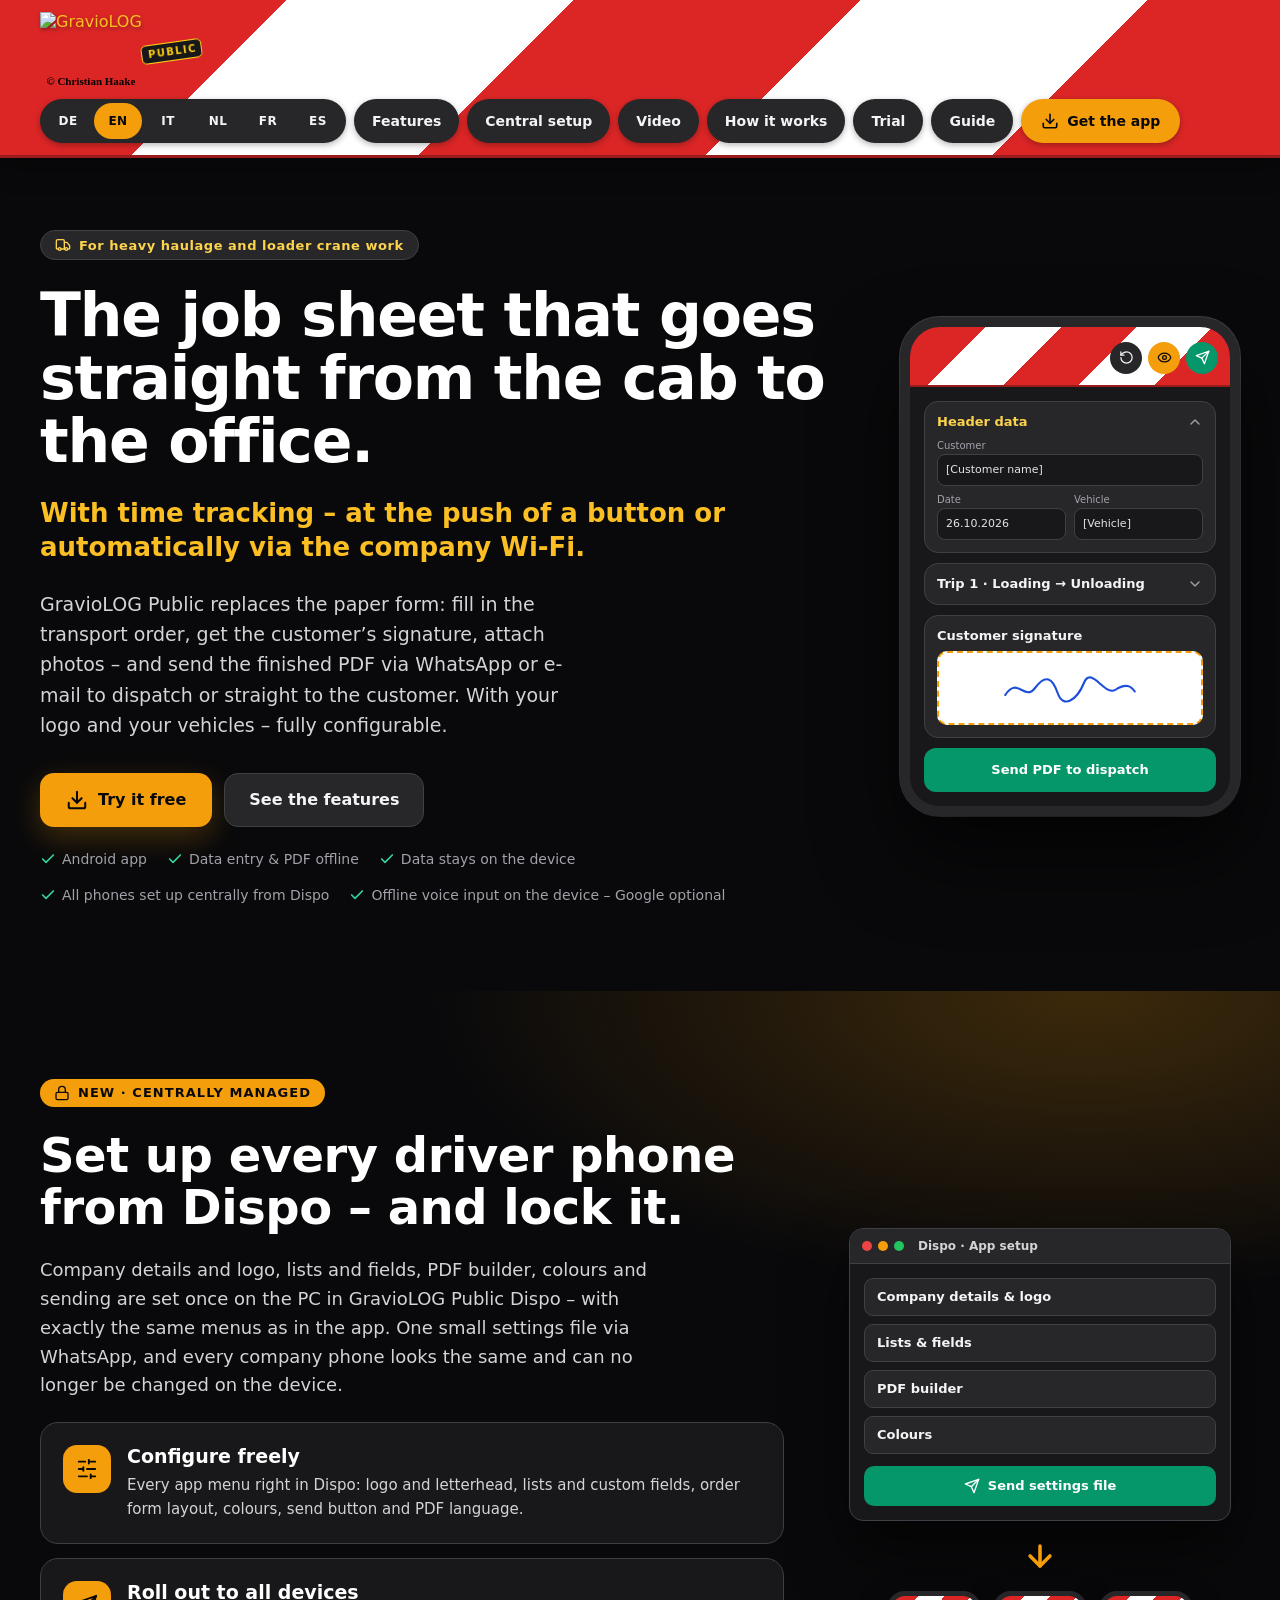
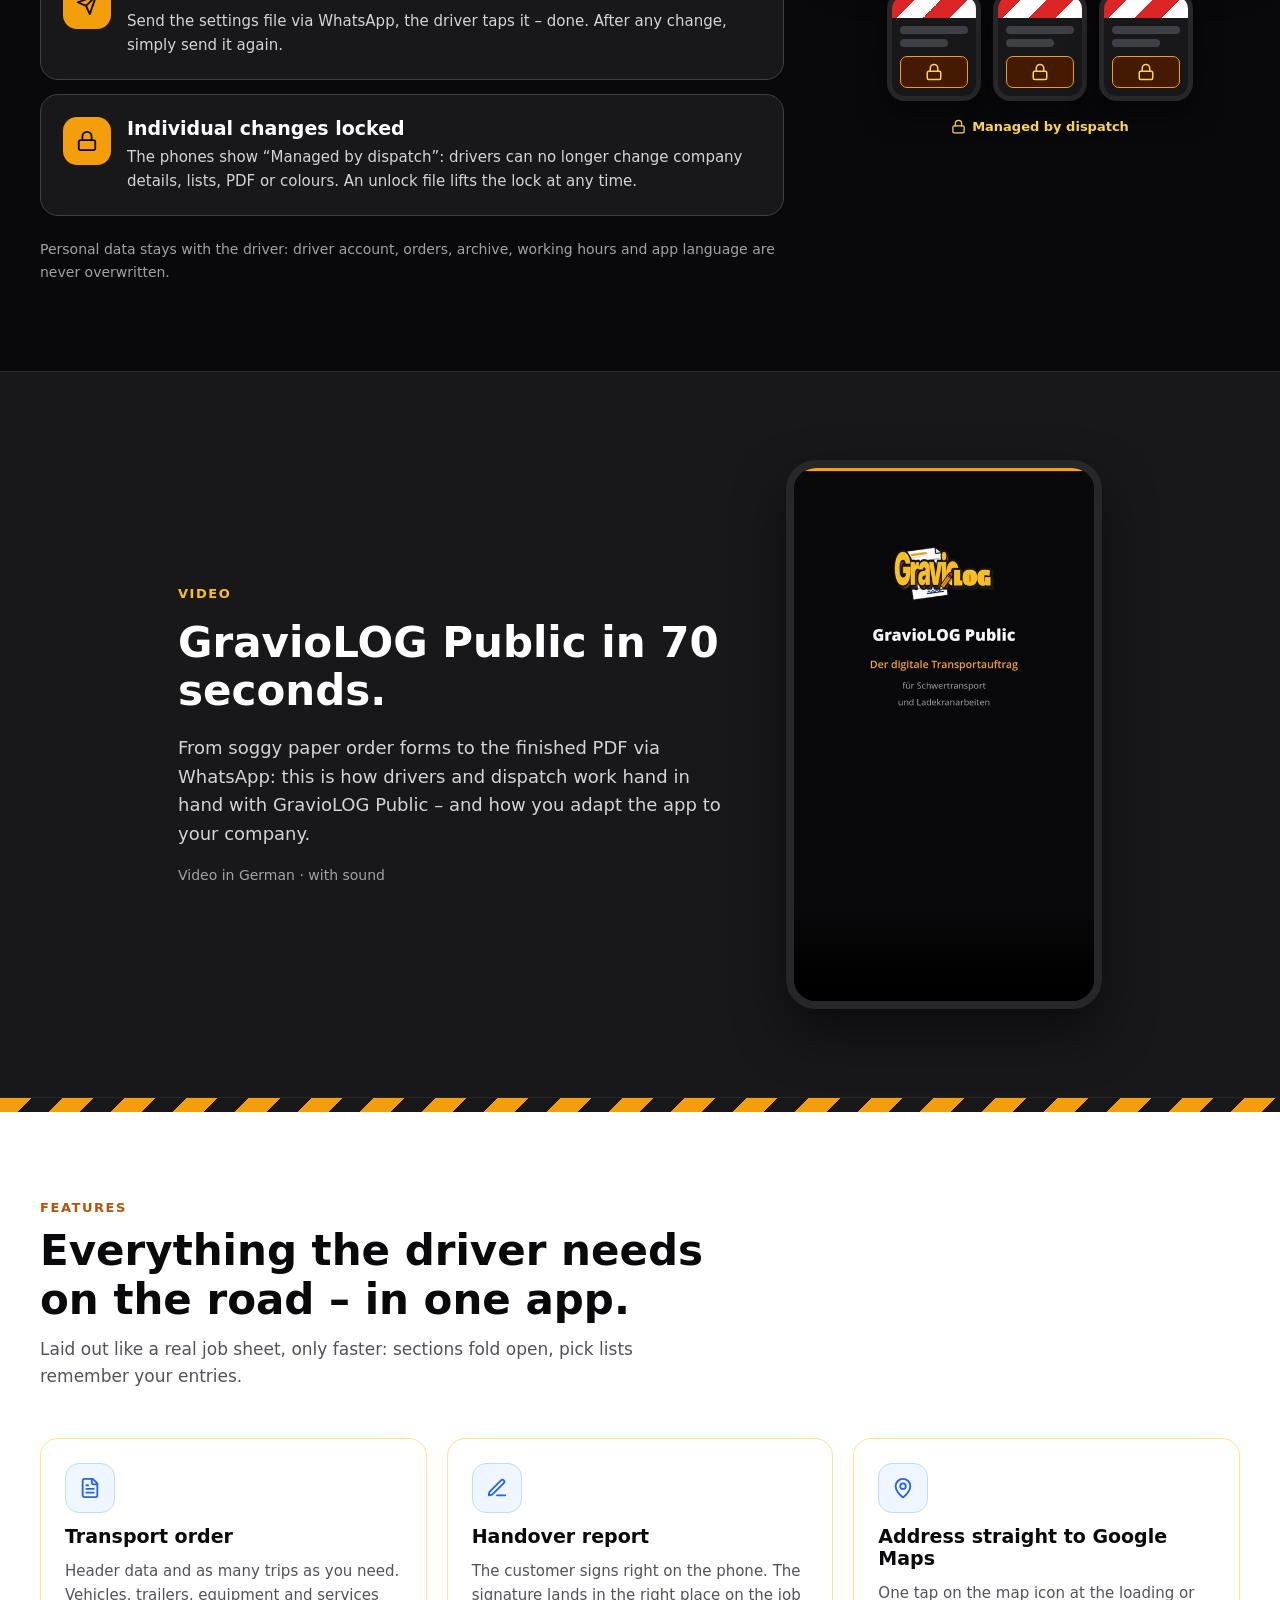
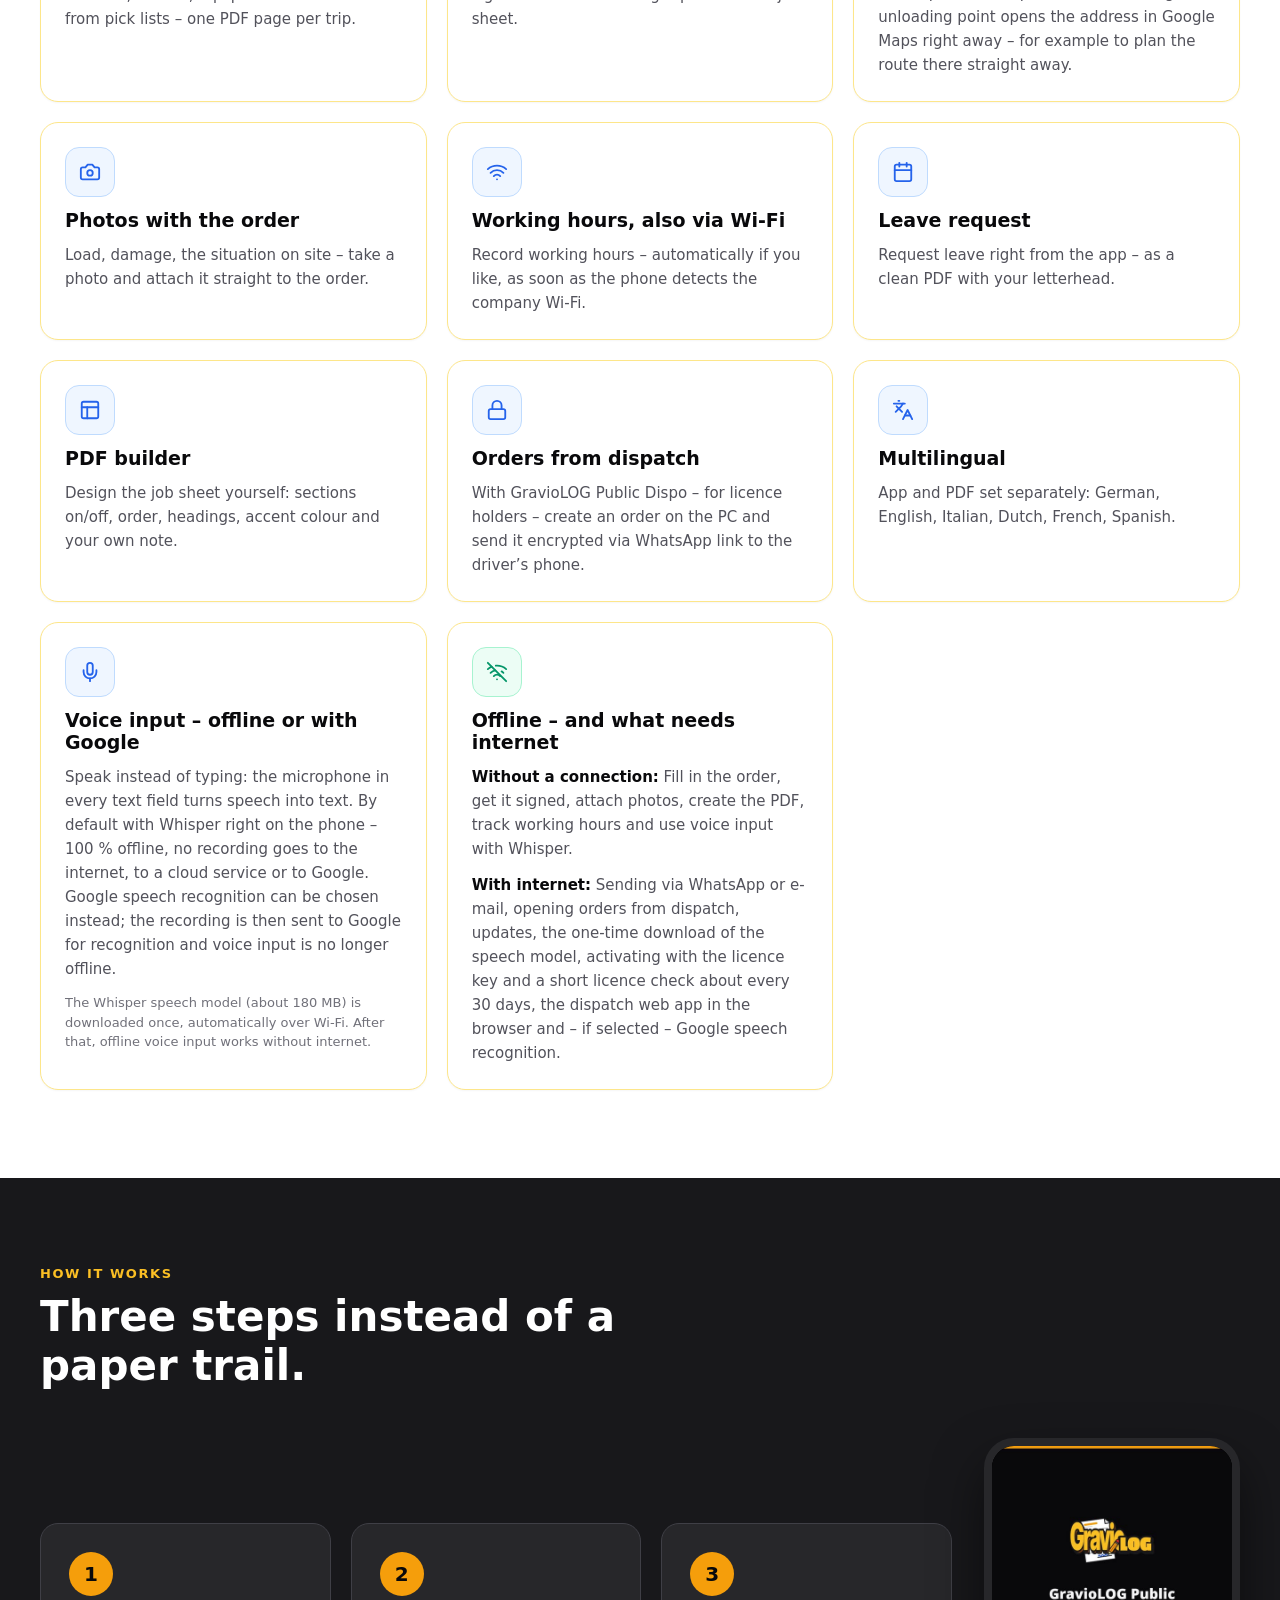
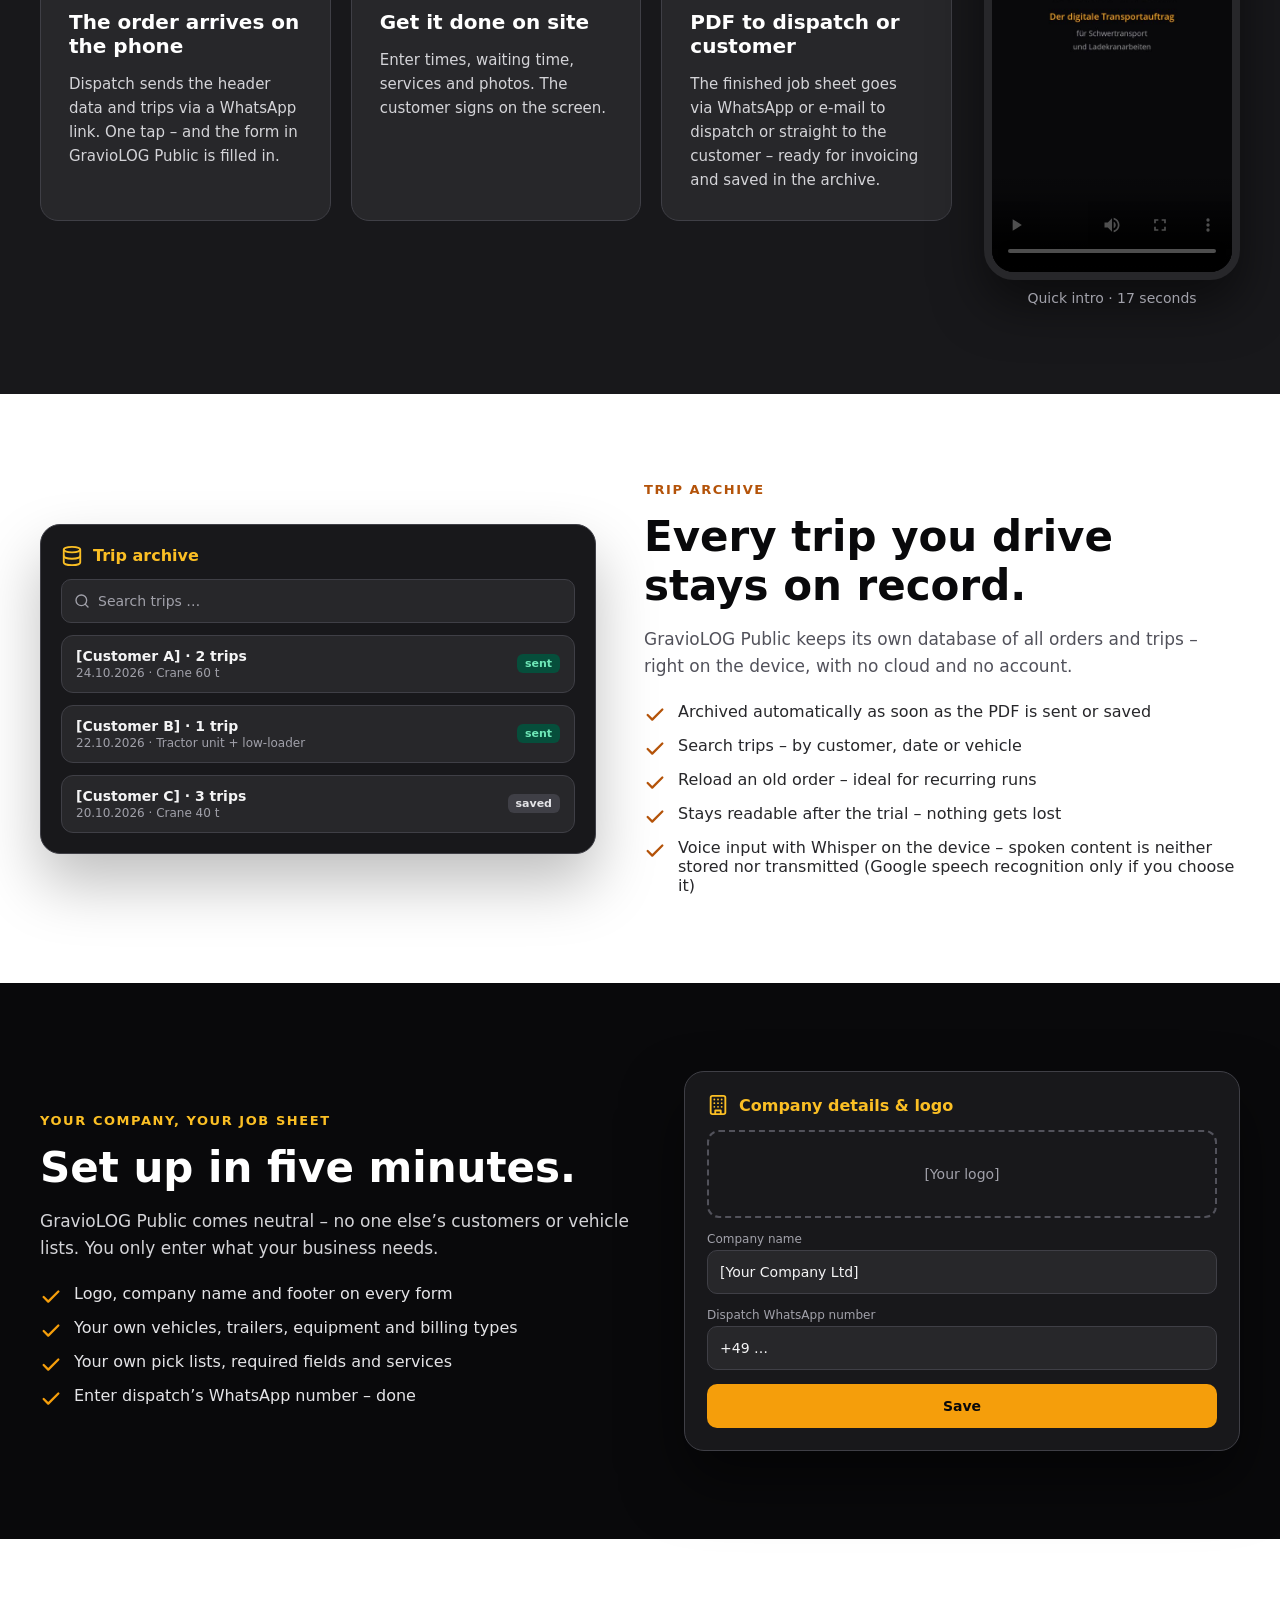
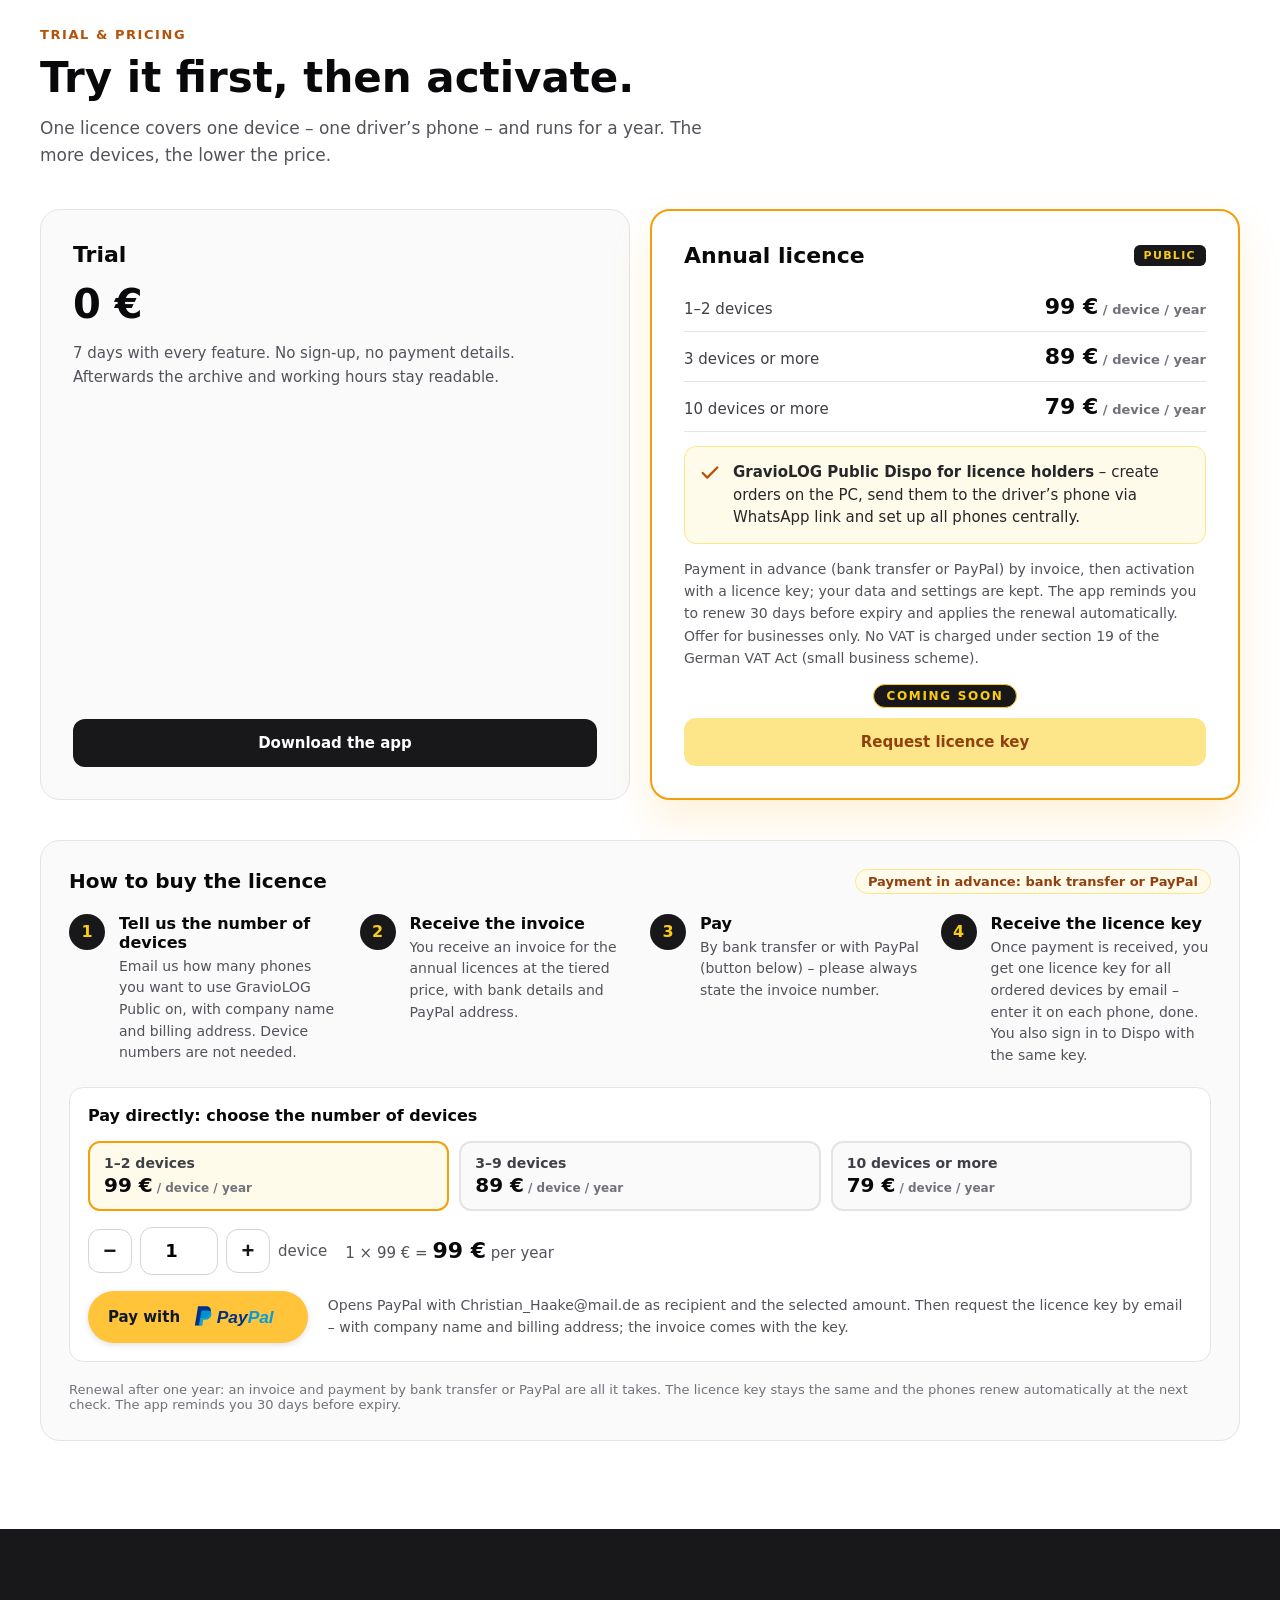
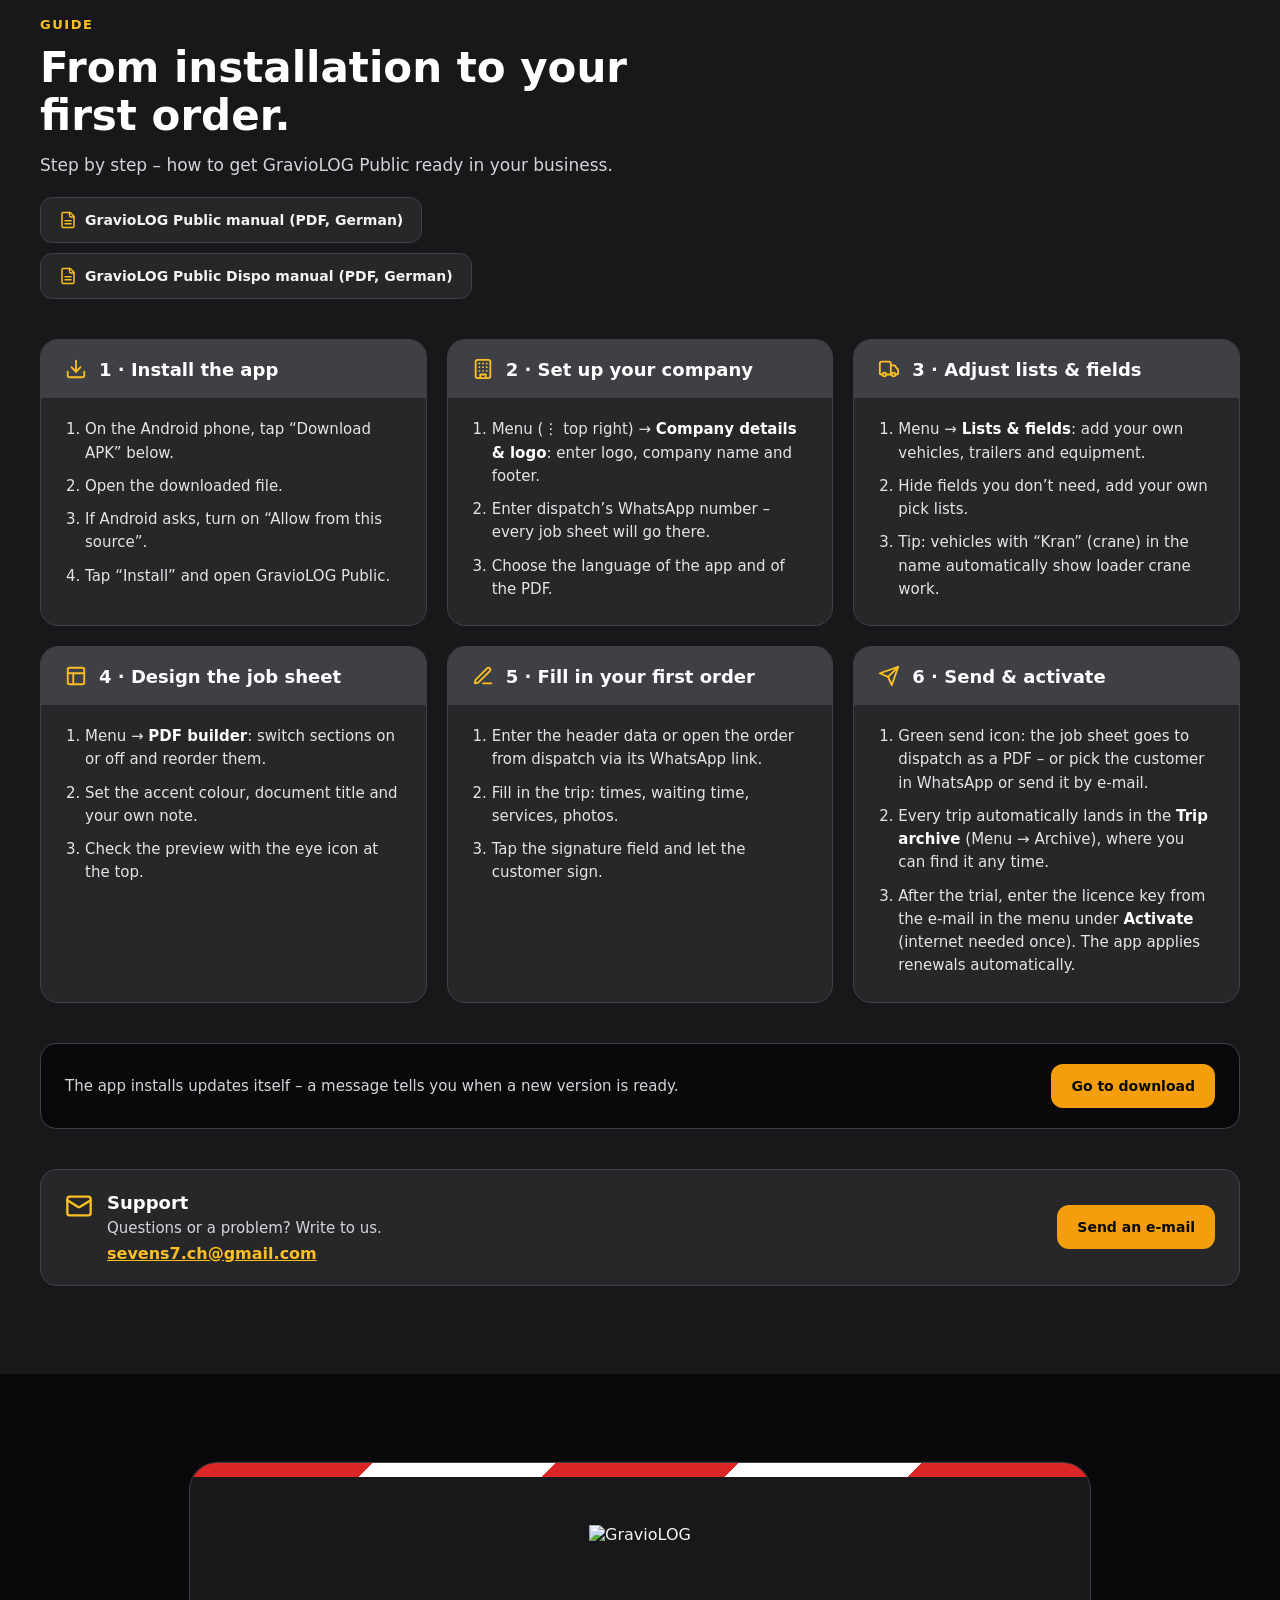
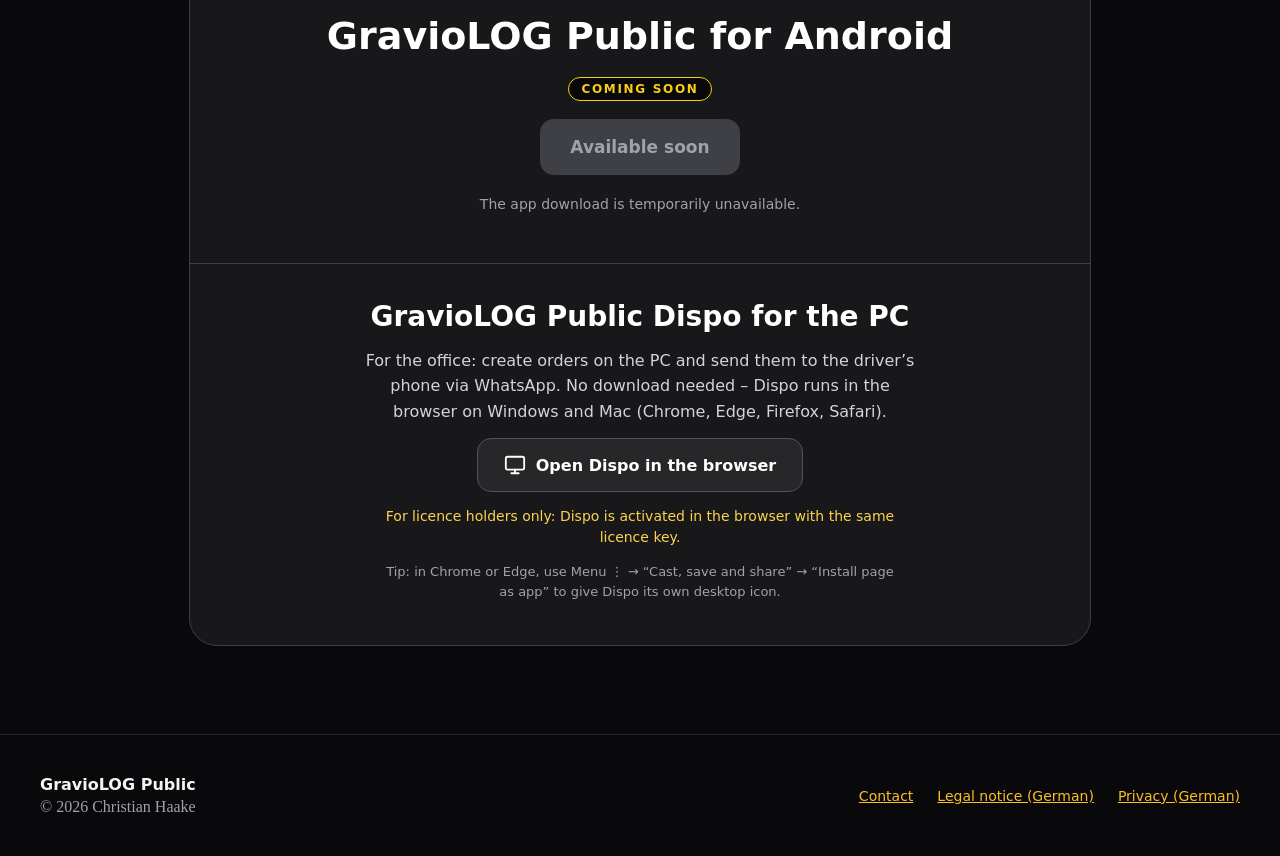
==== en/index.html @ a85f7143 "Präsentationsvideos eingebunden: Überblick (70 s) als eigener Abschnitt „Im Video“, Kurzvideo (17 s)" ====
<!doctype html>
<html lang="en">
<head>
<meta charset="utf-8">
<meta name="viewport" content="width=device-width, initial-scale=1">
<title>GravioLOG Public</title>
<meta name="application-name" content="GravioLOG Public">
<meta property="og:site_name" content="GravioLOG Public">
<meta property="og:title" content="GravioLOG Public">
<link rel="alternate" hreflang="de" href="https://sevens7ch-tech.github.io/GravioLog-Public/"><link rel="alternate" hreflang="en" href="https://sevens7ch-tech.github.io/GravioLog-Public/en/"><link rel="alternate" hreflang="it" href="https://sevens7ch-tech.github.io/GravioLog-Public/it/"><link rel="alternate" hreflang="nl" href="https://sevens7ch-tech.github.io/GravioLog-Public/nl/"><link rel="alternate" hreflang="fr" href="https://sevens7ch-tech.github.io/GravioLog-Public/fr/"><link rel="alternate" hreflang="es" href="https://sevens7ch-tech.github.io/GravioLog-Public/es/"><link rel="alternate" hreflang="x-default" href="https://sevens7ch-tech.github.io/GravioLog-Public/">
<script>(function(){try{if('scrollRestoration' in history)history.scrollRestoration='manual';if(location.hash){history.replaceState(null,'',location.pathname+location.search);}window.scrollTo(0,0);window.addEventListener('load',function(){window.scrollTo(0,0);});}catch(e){}})();</script><script>(function(){try{document.addEventListener('click',function(e){var a=e.target.closest&&e.target.closest('[data-lang]');if(a)localStorage.setItem('gravio_lang',a.getAttribute('data-lang'));});}catch(e){}})();</script>
<meta name="description" content="GravioLOG Public: transport order, handover report with signature, photos, trip archive and PDF via WhatsApp – the app for heavy haulage and loader crane work.">
<link rel="icon" href="../logo.png">
<style>
@font-face{font-family:'Open Sans';src:url('../fonts/OpenSans-Variable.ttf') format('truetype');font-weight:300 800;font-display:swap}
html{scroll-behavior:smooth;scroll-padding-top:100px}@media (max-width:760px){body>div>header{position:static!important}}body{margin:0;background:#09090b}
a{color:#fbbf24}a:hover{color:#fcd34d}
svg.ic{width:22px;height:22px;flex-shrink:0}
</style>
</head>
<body>
<!-- © 2026 Christian Haake, alle Rechte vorbehalten -->
<div style="font-family: 'Open Sans', system-ui, sans-serif; color: #f4f4f5; background: #09090b; min-height: 100vh">

  <!-- Kopfzeile wie in der App: rot-weiße Warnbake -->
  <header style="position: sticky; top: 0; z-index: 10; background: linear-gradient(135deg, #dc2626 0 20%, #ffffff 20% 40%, #dc2626 40% 60%, #ffffff 60% 80%, #dc2626 80% 100%); border-bottom: 3px solid #991b1b; box-shadow: 0 8px 24px rgba(0,0,0,.35)">
    <div style="max-width: 1200px; margin: 0 auto; padding: 12px 24px; display: flex; flex-wrap: wrap; align-items: center; justify-content: space-between; gap: 12px">
      <a href="#top" aria-label="GravioLOG Public home" style="display: flex; flex-direction: column; align-items: center; text-decoration: none; position: relative">
        <img src="../logo.png" alt="GravioLOG" style="height: 62px; width: auto; filter: drop-shadow(1px 2px 2px rgba(0,0,0,.35))">
        <span style="position: absolute; right: -60px; bottom: 26px; background: #18181b; color: #facc15; border: 1px solid #facc15; border-radius: 5px; font-size: 10px; font-weight: 800; letter-spacing: .14em; padding: 3px 4px 3px 6px; transform: rotate(-8deg)">PUBLIC</span>
        <span style="font-family: 'Dancing Script', 'Segoe Script', 'Brush Script MT', cursive; font-weight: 700; font-size: 11px; color: #000000; margin-top: 1px">© Christian Haake</span>
      </a>
      <nav aria-label="Main navigation" style="display: flex; flex-wrap: wrap; align-items: center; gap: 8px">
        <div class="lang-switch" role="group" aria-label="Sprache / Language" style="display: inline-flex; flex-wrap: wrap; gap: 2px; padding: 4px; border-radius: 999px; background: #27272a; box-shadow: 0 2px 6px rgba(0,0,0,.3)"><a href="../" hreflang="de" lang="de" title="Deutsch" data-lang="de" style="display: inline-flex; align-items: center; justify-content: center; min-width: 36px; min-height: 36px; padding: 0 6px; border-radius: 999px; background: transparent; color: #f4f4f5; font-size: 12px; font-weight: 800; letter-spacing: .04em; text-decoration: none">DE</a><a href="../en/" hreflang="en" lang="en" title="English" aria-current="page" data-lang="en" style="display: inline-flex; align-items: center; justify-content: center; min-width: 36px; min-height: 36px; padding: 0 6px; border-radius: 999px; background: #f59e0b; color: #09090b; font-size: 12px; font-weight: 800; letter-spacing: .04em; text-decoration: none">EN</a><a href="../it/" hreflang="it" lang="it" title="Italiano" data-lang="it" style="display: inline-flex; align-items: center; justify-content: center; min-width: 36px; min-height: 36px; padding: 0 6px; border-radius: 999px; background: transparent; color: #f4f4f5; font-size: 12px; font-weight: 800; letter-spacing: .04em; text-decoration: none">IT</a><a href="../nl/" hreflang="nl" lang="nl" title="Nederlands" data-lang="nl" style="display: inline-flex; align-items: center; justify-content: center; min-width: 36px; min-height: 36px; padding: 0 6px; border-radius: 999px; background: transparent; color: #f4f4f5; font-size: 12px; font-weight: 800; letter-spacing: .04em; text-decoration: none">NL</a><a href="../fr/" hreflang="fr" lang="fr" title="Français" data-lang="fr" style="display: inline-flex; align-items: center; justify-content: center; min-width: 36px; min-height: 36px; padding: 0 6px; border-radius: 999px; background: transparent; color: #f4f4f5; font-size: 12px; font-weight: 800; letter-spacing: .04em; text-decoration: none">FR</a><a href="../es/" hreflang="es" lang="es" title="Español" data-lang="es" style="display: inline-flex; align-items: center; justify-content: center; min-width: 36px; min-height: 36px; padding: 0 6px; border-radius: 999px; background: transparent; color: #f4f4f5; font-size: 12px; font-weight: 800; letter-spacing: .04em; text-decoration: none">ES</a></div>
        <a href="#funktionen" style="display: inline-flex; align-items: center; min-height: 44px; padding: 0 18px; border-radius: 999px; background: #27272a; color: #f4f4f5; font-size: 14px; font-weight: 600; text-decoration: none; box-shadow: 0 2px 6px rgba(0,0,0,.3)">Features</a>
        <a href="#zentral" style="display: inline-flex; align-items: center; min-height: 44px; padding: 0 18px; border-radius: 999px; background: #27272a; color: #f4f4f5; font-size: 14px; font-weight: 600; text-decoration: none; box-shadow: 0 2px 6px rgba(0,0,0,.3)">Central setup</a>
        <a href="#video" style="display: inline-flex; align-items: center; min-height: 44px; padding: 0 18px; border-radius: 999px; background: #27272a; color: #f4f4f5; font-size: 14px; font-weight: 600; text-decoration: none; box-shadow: 0 2px 6px rgba(0,0,0,.3)">Video</a>
        <a href="#ablauf" style="display: inline-flex; align-items: center; min-height: 44px; padding: 0 18px; border-radius: 999px; background: #27272a; color: #f4f4f5; font-size: 14px; font-weight: 600; text-decoration: none; box-shadow: 0 2px 6px rgba(0,0,0,.3)">How it works</a>
        <a href="#testphase" style="display: inline-flex; align-items: center; min-height: 44px; padding: 0 18px; border-radius: 999px; background: #27272a; color: #f4f4f5; font-size: 14px; font-weight: 600; text-decoration: none; box-shadow: 0 2px 6px rgba(0,0,0,.3)">Trial</a>
        <a href="#anleitung" style="display: inline-flex; align-items: center; min-height: 44px; padding: 0 18px; border-radius: 999px; background: #27272a; color: #f4f4f5; font-size: 14px; font-weight: 600; text-decoration: none; box-shadow: 0 2px 6px rgba(0,0,0,.3)">Guide</a>
        <a href="#download" style="display: inline-flex; align-items: center; gap: 8px; min-height: 44px; padding: 0 20px; border-radius: 999px; background: #f59e0b; color: #09090b; font-size: 14px; font-weight: 800; text-decoration: none; box-shadow: 0 2px 6px rgba(0,0,0,.3)">
          <svg class="ic" style="width: 18px; height: 18px" viewBox="0 0 24 24" fill="none" stroke="currentColor" stroke-width="2.2" stroke-linecap="round" stroke-linejoin="round" aria-hidden="true"><path d="M21 15v4a2 2 0 0 1-2 2H5a2 2 0 0 1-2-2v-4"></path><polyline points="7 10 12 15 17 10"></polyline><line x1="12" x2="12" y1="15" y2="3"></line></svg>
          Get the app
        </a>
      </nav>
    </div>
  </header>

  <!-- Hero -->
  <section id="top" style="background: #09090b; padding: 72px 24px 88px">
    <div style="max-width: 1200px; margin: 0 auto; display: flex; flex-wrap: wrap; align-items: center; gap: 56px">
      <div style="flex: 1 1 460px; min-width: 0; display: flex; flex-direction: column; gap: 24px">
        <span style="align-self: flex-start; display: inline-flex; align-items: center; gap: 8px; padding: 6px 14px; border-radius: 999px; background: #27272a; border: 1px solid #3f3f46; color: #fcd34d; font-size: 13px; font-weight: 700; letter-spacing: .04em">
          <svg class="ic" style="width: 16px; height: 16px" viewBox="0 0 24 24" fill="none" stroke="currentColor" stroke-width="2" stroke-linecap="round" stroke-linejoin="round" aria-hidden="true"><path d="M14 18V6a2 2 0 0 0-2-2H4a2 2 0 0 0-2 2v11a1 1 0 0 0 1 1h2"></path><path d="M15 18H9"></path><path d="M19 18h2a1 1 0 0 0 1-1v-3.65a1 1 0 0 0-.22-.624l-3.48-4.35A1 1 0 0 0 17.52 8H14"></path><circle cx="17" cy="18" r="2"></circle><circle cx="7" cy="18" r="2"></circle></svg>
          For heavy haulage and loader crane work
        </span>
        <h1 style="margin: 0; font-size: clamp(36px, 5vw, 60px); line-height: 1.05; font-weight: 800; letter-spacing: -.02em; color: #ffffff">The job sheet that goes straight from the cab to the office.</h1>
        <p style="margin: 0; font-size: clamp(20px, 2.4vw, 26px); line-height: 1.3; font-weight: 700; color: #fbbf24">With time tracking – at the push of a button or automatically via the company Wi-Fi.</p>
        <p style="margin: 0; font-size: 19px; line-height: 1.6; color: #d4d4d8; max-width: 560px">GravioLOG Public replaces the paper form: fill in the transport order, get the customer’s signature, attach photos – and send the finished PDF via WhatsApp or e-mail to dispatch or straight to the customer. With your logo and your vehicles – fully configurable.</p>
        <div style="display: flex; flex-wrap: wrap; gap: 12px; padding-top: 8px">
          <a href="#download" style="display: inline-flex; align-items: center; gap: 10px; min-height: 52px; padding: 0 26px; border-radius: 14px; background: #f59e0b; color: #09090b; font-size: 16px; font-weight: 800; text-decoration: none; box-shadow: 0 10px 30px rgba(245,158,11,.25)">
            <svg class="ic" viewBox="0 0 24 24" fill="none" stroke="currentColor" stroke-width="2.2" stroke-linecap="round" stroke-linejoin="round" aria-hidden="true"><path d="M21 15v4a2 2 0 0 1-2 2H5a2 2 0 0 1-2-2v-4"></path><polyline points="7 10 12 15 17 10"></polyline><line x1="12" x2="12" y1="15" y2="3"></line></svg>
            Try it free
          </a>
          <a href="#funktionen" style="display: inline-flex; align-items: center; min-height: 52px; padding: 0 24px; border-radius: 14px; background: #27272a; border: 1px solid #3f3f46; color: #f4f4f5; font-size: 16px; font-weight: 700; text-decoration: none">See the features</a>
        </div>
        <div style="display: flex; flex-wrap: wrap; gap: 20px; color: #a1a1aa; font-size: 14px">
          <span style="display: inline-flex; align-items: center; gap: 6px"><svg class="ic" style="width: 16px; height: 16px; color: #34d399" viewBox="0 0 24 24" fill="none" stroke="currentColor" stroke-width="2.5" stroke-linecap="round" stroke-linejoin="round" aria-hidden="true"><path d="M20 6 9 17l-5-5"></path></svg>Android app</span>
          <span style="display: inline-flex; align-items: center; gap: 6px"><svg class="ic" style="width: 16px; height: 16px; color: #34d399" viewBox="0 0 24 24" fill="none" stroke="currentColor" stroke-width="2.5" stroke-linecap="round" stroke-linejoin="round" aria-hidden="true"><path d="M20 6 9 17l-5-5"></path></svg>Data entry &amp; PDF offline</span>
          <span style="display: inline-flex; align-items: center; gap: 6px"><svg class="ic" style="width: 16px; height: 16px; color: #34d399" viewBox="0 0 24 24" fill="none" stroke="currentColor" stroke-width="2.5" stroke-linecap="round" stroke-linejoin="round" aria-hidden="true"><path d="M20 6 9 17l-5-5"></path></svg>Data stays on the device</span>
          <span style="display: inline-flex; align-items: center; gap: 6px"><svg class="ic" style="width: 16px; height: 16px; color: #34d399" viewBox="0 0 24 24" fill="none" stroke="currentColor" stroke-width="2.5" stroke-linecap="round" stroke-linejoin="round" aria-hidden="true"><path d="M20 6 9 17l-5-5"></path></svg>All phones set up centrally from Dispo</span>
          <span style="display: inline-flex; align-items: center; gap: 6px"><svg class="ic" style="width: 16px; height: 16px; color: #34d399" viewBox="0 0 24 24" fill="none" stroke="currentColor" stroke-width="2.5" stroke-linecap="round" stroke-linejoin="round" aria-hidden="true"><path d="M20 6 9 17l-5-5"></path></svg>Offline voice input on the device – Google optional</span>
        </div>
      </div>

      <!-- Handy-Mockup der App -->
      <div style="flex: 0 1 340px; min-width: 0; display: flex; justify-content: center">
        <div style="width: 320px; max-width: 100%; border-radius: 40px; background: #18181b; border: 10px solid #27272a; box-shadow: 0 40px 80px rgba(0,0,0,.6), 0 0 0 1px #3f3f46; overflow: hidden">
          <div style="background: linear-gradient(135deg, #dc2626 0 20%, #ffffff 20% 40%, #dc2626 40% 60%, #ffffff 60% 80%, #dc2626 80% 100%); border-bottom: 2px solid #991b1b; padding: 14px 12px 10px; display: flex; align-items: center; justify-content: space-between">
            <img src="../logo.png" alt="" style="height: 34px; width: auto">
            <div style="display: flex; gap: 6px">
              <span style="width: 32px; height: 32px; border-radius: 999px; background: #27272a; color: #f4f4f5; display: flex; align-items: center; justify-content: center"><svg class="ic" style="width: 15px; height: 15px" viewBox="0 0 24 24" fill="none" stroke="currentColor" stroke-width="2" stroke-linecap="round" stroke-linejoin="round" aria-hidden="true"><path d="M3 12a9 9 0 1 0 9-9 9.75 9.75 0 0 0-6.74 2.74L3 8"></path><path d="M3 3v5h5"></path></svg></span>
              <span style="width: 32px; height: 32px; border-radius: 999px; background: #f59e0b; color: #09090b; display: flex; align-items: center; justify-content: center"><svg class="ic" style="width: 15px; height: 15px" viewBox="0 0 24 24" fill="none" stroke="currentColor" stroke-width="2" stroke-linecap="round" stroke-linejoin="round" aria-hidden="true"><path d="M2.062 12.348a1 1 0 0 1 0-.696 10.75 10.75 0 0 1 19.876 0 1 1 0 0 1 0 .696 10.75 10.75 0 0 1-19.876 0"></path><circle cx="12" cy="12" r="3"></circle></svg></span>
              <span style="width: 32px; height: 32px; border-radius: 999px; background: #059669; color: #ffffff; display: flex; align-items: center; justify-content: center"><svg class="ic" style="width: 15px; height: 15px" viewBox="0 0 24 24" fill="none" stroke="currentColor" stroke-width="2" stroke-linecap="round" stroke-linejoin="round" aria-hidden="true"><path d="m22 2-7 20-4-9-9-4Z"></path><path d="M22 2 11 13"></path></svg></span>
            </div>
          </div>
          <div style="padding: 14px; display: flex; flex-direction: column; gap: 10px; background: #18181b">
            <div style="border-radius: 14px; background: #27272a; border: 1px solid #3f3f46; padding: 12px">
              <div style="display: flex; align-items: center; justify-content: space-between; margin-bottom: 10px">
                <span style="font-size: 13px; font-weight: 800; color: #fcd34d">Header data</span>
                <svg class="ic" style="width: 16px; height: 16px; color: #a1a1aa" viewBox="0 0 24 24" fill="none" stroke="currentColor" stroke-width="2" stroke-linecap="round" stroke-linejoin="round" aria-hidden="true"><path d="m18 15-6-6-6 6"></path></svg>
              </div>
              <div style="font-size: 10px; color: #a1a1aa; margin-bottom: 3px">Customer</div>
              <div style="height: 30px; border-radius: 8px; background: #18181b; border: 1px solid #3f3f46; margin-bottom: 8px; padding: 0 8px; display: flex; align-items: center; font-size: 11px; color: #e4e4e7">[Customer name]</div>
              <div style="display: flex; gap: 8px">
                <div style="flex: 1">
                  <div style="font-size: 10px; color: #a1a1aa; margin-bottom: 3px">Date</div>
                  <div style="height: 30px; border-radius: 8px; background: #18181b; border: 1px solid #3f3f46; padding: 0 8px; display: flex; align-items: center; font-size: 11px; color: #e4e4e7">26.10.2026</div>
                </div>
                <div style="flex: 1">
                  <div style="font-size: 10px; color: #a1a1aa; margin-bottom: 3px">Vehicle</div>
                  <div style="height: 30px; border-radius: 8px; background: #18181b; border: 1px solid #3f3f46; padding: 0 8px; display: flex; align-items: center; font-size: 11px; color: #e4e4e7">[Vehicle]</div>
                </div>
              </div>
            </div>
            <div style="border-radius: 14px; background: #27272a; border: 1px solid #3f3f46; padding: 12px; display: flex; align-items: center; justify-content: space-between">
              <span style="font-size: 13px; font-weight: 800; color: #f4f4f5">Trip 1 · Loading → Unloading</span>
              <svg class="ic" style="width: 16px; height: 16px; color: #a1a1aa" viewBox="0 0 24 24" fill="none" stroke="currentColor" stroke-width="2" stroke-linecap="round" stroke-linejoin="round" aria-hidden="true"><path d="m6 9 6 6 6-6"></path></svg>
            </div>
            <div style="border-radius: 14px; background: #27272a; border: 1px solid #3f3f46; padding: 12px">
              <div style="font-size: 13px; font-weight: 800; color: #f4f4f5; margin-bottom: 8px">Customer signature</div>
              <div style="height: 70px; border-radius: 10px; background: #ffffff; border: 2px dashed #f59e0b; display: flex; align-items: center; justify-content: center">
                <svg viewBox="0 0 160 40" style="width: 140px; height: 36px" aria-hidden="true"><path d="M6 28 C 20 6, 28 36, 40 20 S 60 8, 66 26 S 88 34, 96 14 S 120 30, 132 22 S 150 18, 154 24" fill="none" stroke="#1d4ed8" stroke-width="2.4" stroke-linecap="round"></path></svg>
              </div>
            </div>
            <div style="height: 44px; border-radius: 12px; background: #059669; color: #ffffff; font-size: 13px; font-weight: 800; display: flex; align-items: center; justify-content: center; gap: 8px">Send PDF to dispatch</div>
          </div>
        </div>
      </div>
    </div>
  </section>

  <!-- Zentral aus der Dispo eingerichtet (hervorgehoben) -->
  <section id="zentral" style="background: radial-gradient(1100px 500px at 85% 0%, rgba(245,158,11,.22), transparent 60%), #09090b; padding: 88px 24px; border-bottom: 1px solid #27272a">
    <div style="max-width: 1200px; margin: 0 auto; display: flex; flex-wrap: wrap; gap: 56px; align-items: center">
      <div style="flex: 1 1 520px; min-width: 0; display: flex; flex-direction: column; gap: 22px">
        <span style="align-self: flex-start; display: inline-flex; align-items: center; gap: 8px; padding: 6px 14px; border-radius: 999px; background: #f59e0b; color: #09090b; font-size: 13px; font-weight: 800; letter-spacing: .08em"><svg class="ic" style="width: 16px; height: 16px" viewBox="0 0 24 24" fill="none" stroke="currentColor" stroke-width="2" stroke-linecap="round" stroke-linejoin="round" aria-hidden="true"><rect width="18" height="11" x="3" y="11" rx="2" ry="2"></rect><path d="M7 11V7a5 5 0 0 1 10 0v4"></path></svg>NEW · CENTRALLY MANAGED</span>
        <h2 style="margin: 0; font-size: clamp(30px, 4vw, 48px); line-height: 1.1; font-weight: 800; letter-spacing: -.01em; color: #ffffff">Set up every driver phone from Dispo – and lock it.</h2>
        <p style="margin: 0; font-size: 18px; line-height: 1.6; color: #d4d4d8; max-width: 620px">Company details and logo, lists and fields, PDF builder, colours and sending are set once on the PC in GravioLOG Public Dispo – with exactly the same menus as in the app. One small settings file via WhatsApp, and every company phone looks the same and can no longer be changed on the device.</p>
        <div style="display: flex; flex-direction: column; gap: 14px">
          <div style="border-radius: 18px; background: #18181b; border: 1px solid #3f3f46; padding: 22px; display: flex; gap: 16px; align-items: flex-start">
            <span style="flex: none; width: 48px; height: 48px; border-radius: 14px; background: #f59e0b; color: #09090b; display: flex; align-items: center; justify-content: center"><svg class="ic" viewBox="0 0 24 24" fill="none" stroke="currentColor" stroke-width="2" stroke-linecap="round" stroke-linejoin="round" aria-hidden="true"><line x1="21" x2="14" y1="4" y2="4"></line><line x1="10" x2="3" y1="4" y2="4"></line><line x1="21" x2="12" y1="12" y2="12"></line><line x1="8" x2="3" y1="12" y2="12"></line><line x1="21" x2="16" y1="20" y2="20"></line><line x1="12" x2="3" y1="20" y2="20"></line><line x1="14" x2="14" y1="2" y2="6"></line><line x1="8" x2="8" y1="10" y2="14"></line><line x1="16" x2="16" y1="18" y2="22"></line></svg></span>
            <div style="display: flex; flex-direction: column; gap: 6px; min-width: 0">
              <h3 style="margin: 0; font-size: 19px; font-weight: 800; color: #ffffff">Configure freely</h3>
              <p style="margin: 0; font-size: 15px; line-height: 1.6; color: #d4d4d8">Every app menu right in Dispo: logo and letterhead, lists and custom fields, order form layout, colours, send button and PDF language.</p>
            </div>
          </div>
          <div style="border-radius: 18px; background: #18181b; border: 1px solid #3f3f46; padding: 22px; display: flex; gap: 16px; align-items: flex-start">
            <span style="flex: none; width: 48px; height: 48px; border-radius: 14px; background: #f59e0b; color: #09090b; display: flex; align-items: center; justify-content: center"><svg class="ic" viewBox="0 0 24 24" fill="none" stroke="currentColor" stroke-width="2" stroke-linecap="round" stroke-linejoin="round" aria-hidden="true"><path d="m22 2-7 20-4-9-9-4Z"></path><path d="M22 2 11 13"></path></svg></span>
            <div style="display: flex; flex-direction: column; gap: 6px; min-width: 0">
              <h3 style="margin: 0; font-size: 19px; font-weight: 800; color: #ffffff">Roll out to all devices</h3>
              <p style="margin: 0; font-size: 15px; line-height: 1.6; color: #d4d4d8">Send the settings file via WhatsApp, the driver taps it – done. After any change, simply send it again.</p>
            </div>
          </div>
          <div style="border-radius: 18px; background: #18181b; border: 1px solid #3f3f46; padding: 22px; display: flex; gap: 16px; align-items: flex-start">
            <span style="flex: none; width: 48px; height: 48px; border-radius: 14px; background: #f59e0b; color: #09090b; display: flex; align-items: center; justify-content: center"><svg class="ic" viewBox="0 0 24 24" fill="none" stroke="currentColor" stroke-width="2" stroke-linecap="round" stroke-linejoin="round" aria-hidden="true"><rect width="18" height="11" x="3" y="11" rx="2" ry="2"></rect><path d="M7 11V7a5 5 0 0 1 10 0v4"></path></svg></span>
            <div style="display: flex; flex-direction: column; gap: 6px; min-width: 0">
              <h3 style="margin: 0; font-size: 19px; font-weight: 800; color: #ffffff">Individual changes locked</h3>
              <p style="margin: 0; font-size: 15px; line-height: 1.6; color: #d4d4d8">The phones show “Managed by dispatch”: drivers can no longer change company details, lists, PDF or colours. An unlock file lifts the lock at any time.</p>
            </div>
          </div>
        </div>
        <p style="margin: 0; font-size: 14px; line-height: 1.6; color: #a1a1aa">Personal data stays with the driver: driver account, orders, archive, working hours and app language are never overwritten.</p>
      </div>
      <div aria-hidden="true" style="flex: 0 1 400px; min-width: 0; display: flex; flex-direction: column; align-items: center; gap: 18px">
        <div style="width: 380px; max-width: 100%; border-radius: 14px; background: #18181b; border: 1px solid #3f3f46; box-shadow: 0 30px 60px rgba(0,0,0,.55); overflow: hidden">
          <div style="display: flex; align-items: center; gap: 6px; padding: 10px 12px; background: #27272a; border-bottom: 1px solid #3f3f46">
            <span style="width: 10px; height: 10px; border-radius: 999px; background: #ef4444"></span><span style="width: 10px; height: 10px; border-radius: 999px; background: #f59e0b"></span><span style="width: 10px; height: 10px; border-radius: 999px; background: #22c55e"></span>
            <span style="margin-left: 8px; font-size: 12px; font-weight: 700; color: #d4d4d8">Dispo · App setup</span>
          </div>
          <div style="padding: 14px; display: flex; flex-direction: column; gap: 8px">
              <div style="height: 36px; border-radius: 9px; background: #27272a; border: 1px solid #3f3f46; padding: 0 12px; display: flex; align-items: center; font-size: 13px; font-weight: 600; color: #f4f4f5">Company details &amp; logo</div>
              <div style="height: 36px; border-radius: 9px; background: #27272a; border: 1px solid #3f3f46; padding: 0 12px; display: flex; align-items: center; font-size: 13px; font-weight: 600; color: #f4f4f5">Lists &amp; fields</div>
              <div style="height: 36px; border-radius: 9px; background: #27272a; border: 1px solid #3f3f46; padding: 0 12px; display: flex; align-items: center; font-size: 13px; font-weight: 600; color: #f4f4f5">PDF builder</div>
              <div style="height: 36px; border-radius: 9px; background: #27272a; border: 1px solid #3f3f46; padding: 0 12px; display: flex; align-items: center; font-size: 13px; font-weight: 600; color: #f4f4f5">Colours</div>
              <div style="margin-top: 4px; height: 40px; border-radius: 10px; background: #059669; color: #ffffff; font-size: 13px; font-weight: 800; display: flex; align-items: center; justify-content: center; gap: 8px"><svg class="ic" style="width: 16px; height: 16px" viewBox="0 0 24 24" fill="none" stroke="currentColor" stroke-width="2" stroke-linecap="round" stroke-linejoin="round" aria-hidden="true"><path d="m22 2-7 20-4-9-9-4Z"></path><path d="M22 2 11 13"></path></svg>Send settings file</div>
          </div>
        </div>
        <svg viewBox="0 0 24 24" style="width: 34px; height: 34px; color: #f59e0b" fill="none" stroke="currentColor" stroke-width="2.5" stroke-linecap="round" stroke-linejoin="round"><path d="M12 5v14"></path><path d="m19 12-7 7-7-7"></path></svg>
        <div style="display: flex; gap: 12px; justify-content: center; flex-wrap: wrap">
            <div style="width: 84px; flex: none; border-radius: 18px; background: #18181b; border: 5px solid #27272a; overflow: hidden; box-shadow: 0 12px 28px rgba(0,0,0,.5)">
              <div style="height: 22px; background: linear-gradient(135deg, #dc2626 0 25%, #ffffff 25% 50%, #dc2626 50% 75%, #ffffff 75% 100%)"></div>
              <div style="padding: 8px; display: flex; flex-direction: column; gap: 5px">
                <div style="height: 8px; border-radius: 4px; background: #3f3f46"></div>
                <div style="height: 8px; width: 70%; border-radius: 4px; background: #3f3f46"></div>
                <div style="margin-top: 4px; border-radius: 7px; background: #451a03; border: 1px solid #f59e0b; color: #fcd34d; padding: 6px 4px; display: flex; align-items: center; justify-content: center"><svg class="ic" style="width: 18px; height: 18px" viewBox="0 0 24 24" fill="none" stroke="currentColor" stroke-width="2" stroke-linecap="round" stroke-linejoin="round" aria-hidden="true"><rect width="18" height="11" x="3" y="11" rx="2" ry="2"></rect><path d="M7 11V7a5 5 0 0 1 10 0v4"></path></svg></div>
              </div>
            </div>
            <div style="width: 84px; flex: none; border-radius: 18px; background: #18181b; border: 5px solid #27272a; overflow: hidden; box-shadow: 0 12px 28px rgba(0,0,0,.5)">
              <div style="height: 22px; background: linear-gradient(135deg, #dc2626 0 25%, #ffffff 25% 50%, #dc2626 50% 75%, #ffffff 75% 100%)"></div>
              <div style="padding: 8px; display: flex; flex-direction: column; gap: 5px">
                <div style="height: 8px; border-radius: 4px; background: #3f3f46"></div>
                <div style="height: 8px; width: 70%; border-radius: 4px; background: #3f3f46"></div>
                <div style="margin-top: 4px; border-radius: 7px; background: #451a03; border: 1px solid #f59e0b; color: #fcd34d; padding: 6px 4px; display: flex; align-items: center; justify-content: center"><svg class="ic" style="width: 18px; height: 18px" viewBox="0 0 24 24" fill="none" stroke="currentColor" stroke-width="2" stroke-linecap="round" stroke-linejoin="round" aria-hidden="true"><rect width="18" height="11" x="3" y="11" rx="2" ry="2"></rect><path d="M7 11V7a5 5 0 0 1 10 0v4"></path></svg></div>
              </div>
            </div>
            <div style="width: 84px; flex: none; border-radius: 18px; background: #18181b; border: 5px solid #27272a; overflow: hidden; box-shadow: 0 12px 28px rgba(0,0,0,.5)">
              <div style="height: 22px; background: linear-gradient(135deg, #dc2626 0 25%, #ffffff 25% 50%, #dc2626 50% 75%, #ffffff 75% 100%)"></div>
              <div style="padding: 8px; display: flex; flex-direction: column; gap: 5px">
                <div style="height: 8px; border-radius: 4px; background: #3f3f46"></div>
                <div style="height: 8px; width: 70%; border-radius: 4px; background: #3f3f46"></div>
                <div style="margin-top: 4px; border-radius: 7px; background: #451a03; border: 1px solid #f59e0b; color: #fcd34d; padding: 6px 4px; display: flex; align-items: center; justify-content: center"><svg class="ic" style="width: 18px; height: 18px" viewBox="0 0 24 24" fill="none" stroke="currentColor" stroke-width="2" stroke-linecap="round" stroke-linejoin="round" aria-hidden="true"><rect width="18" height="11" x="3" y="11" rx="2" ry="2"></rect><path d="M7 11V7a5 5 0 0 1 10 0v4"></path></svg></div>
              </div>
            </div>
        </div>
        <span style="font-size: 13px; font-weight: 700; color: #fcd34d; display: inline-flex; align-items: center; gap: 6px"><svg class="ic" style="width: 15px; height: 15px" viewBox="0 0 24 24" fill="none" stroke="currentColor" stroke-width="2" stroke-linecap="round" stroke-linejoin="round" aria-hidden="true"><rect width="18" height="11" x="3" y="11" rx="2" ry="2"></rect><path d="M7 11V7a5 5 0 0 1 10 0v4"></path></svg>Managed by dispatch</span>
      </div>
    </div>
  </section>

  <!-- Präsentationsvideo (Überblick) -->
  <section id="video" style="background: #18181b; padding: 88px 24px; border-bottom: 1px solid #27272a">
    <div style="max-width: 1100px; margin: 0 auto; display: flex; flex-wrap: wrap; gap: 48px; align-items: center; justify-content: center">
      <div style="flex: 1 1 420px; min-width: 0; display: flex; flex-direction: column; gap: 18px; max-width: 560px">
        <span style="font-size: 13px; font-weight: 800; letter-spacing: .12em; color: #fbbf24">VIDEO</span>
        <h2 style="margin: 0; font-size: clamp(28px, 3.6vw, 42px); line-height: 1.15; font-weight: 800; color: #ffffff">GravioLOG Public in 70 seconds.</h2>
        <p style="margin: 0; font-size: 18px; line-height: 1.6; color: #d4d4d8">From soggy paper order forms to the finished PDF via WhatsApp: this is how drivers and dispatch work hand in hand with GravioLOG Public – and how you adapt the app to your company.</p>
        <span style="font-size: 14px; color: #a1a1aa">Video in German · with sound</span>
      </div>
      <div style="width: 300px; max-width: 100%; border-radius: 30px; border: 8px solid #27272a; background: #000; overflow: hidden; box-shadow: 0 24px 50px rgba(0,0,0,.5)"><video controls playsinline preload="metadata" poster="../video/graviolog-ueberblick.jpg" title="GravioLOG Public im Überblick" style="display: block; width: 100%; height: auto; aspect-ratio: 9 / 16; background: #000"><source src="../video/graviolog-ueberblick.mp4" type="video/mp4"></video></div>
    </div>
  </section>

  <!-- Warnband als Trenner -->
  <div aria-hidden="true" style="height: 14px; background: repeating-linear-gradient(135deg, #f59e0b 0 22px, #18181b 22px 44px)"></div>

  <!-- Funktionen (helle Fläche wie der Day Mode der App) -->
  <section id="funktionen" style="background: #ffffff; color: #18181b; padding: 88px 24px">
    <div style="max-width: 1200px; margin: 0 auto; display: flex; flex-direction: column; gap: 48px">
      <div style="display: flex; flex-direction: column; gap: 12px; max-width: 680px">
        <span style="font-size: 13px; font-weight: 800; letter-spacing: .12em; color: #b45309">FEATURES</span>
        <h2 style="margin: 0; font-size: clamp(28px, 3.6vw, 42px); line-height: 1.15; font-weight: 800; color: #09090b">Everything the driver needs on the road – in one app.</h2>
        <p style="margin: 0; font-size: 17px; line-height: 1.6; color: #52525b">Laid out like a real job sheet, only faster: sections fold open, pick lists remember your entries.</p>
      </div>
      <div style="display: grid; grid-template-columns: repeat(auto-fit, minmax(300px, 1fr)); gap: 20px">

        <div style="border-radius: 18px; background: #ffffff; border: 1px solid #fde68a; padding: 24px; display: flex; flex-direction: column; gap: 12px; box-shadow: 0 1px 2px rgba(0,0,0,.04)">
          <span style="width: 48px; height: 48px; border-radius: 14px; background: #eff6ff; border: 1px solid #bfdbfe; color: #2563eb; display: flex; align-items: center; justify-content: center"><svg class="ic" viewBox="0 0 24 24" fill="none" stroke="currentColor" stroke-width="2" stroke-linecap="round" stroke-linejoin="round" aria-hidden="true"><path d="M15 2H6a2 2 0 0 0-2 2v16a2 2 0 0 0 2 2h12a2 2 0 0 0 2-2V7Z"></path><path d="M14 2v4a2 2 0 0 0 2 2h4"></path><path d="M16 13H8"></path><path d="M16 17H8"></path><path d="M10 9H8"></path></svg></span>
          <h3 style="margin: 0; font-size: 19px; font-weight: 800; color: #09090b">Transport order</h3>
          <p style="margin: 0; font-size: 15px; line-height: 1.6; color: #52525b">Header data and as many trips as you need. Vehicles, trailers, equipment and services from pick lists – one PDF page per trip.</p>
        </div>

        <div style="border-radius: 18px; background: #ffffff; border: 1px solid #fde68a; padding: 24px; display: flex; flex-direction: column; gap: 12px; box-shadow: 0 1px 2px rgba(0,0,0,.04)">
          <span style="width: 48px; height: 48px; border-radius: 14px; background: #eff6ff; border: 1px solid #bfdbfe; color: #2563eb; display: flex; align-items: center; justify-content: center"><svg class="ic" viewBox="0 0 24 24" fill="none" stroke="currentColor" stroke-width="2" stroke-linecap="round" stroke-linejoin="round" aria-hidden="true"><path d="M12 20h9"></path><path d="M16.376 3.622a1 1 0 0 1 3.002 3.002L7.368 18.635a2 2 0 0 1-.855.506l-2.872.838a.5.5 0 0 1-.62-.62l.838-2.872a2 2 0 0 1 .506-.854z"></path></svg></span>
          <h3 style="margin: 0; font-size: 19px; font-weight: 800; color: #09090b">Handover report</h3>
          <p style="margin: 0; font-size: 15px; line-height: 1.6; color: #52525b">The customer signs right on the phone. The signature lands in the right place on the job sheet.</p>
        </div>

        <div style="border-radius: 18px; background: #ffffff; border: 1px solid #fde68a; padding: 24px; display: flex; flex-direction: column; gap: 12px; box-shadow: 0 1px 2px rgba(0,0,0,.04)">
          <span style="width: 48px; height: 48px; border-radius: 14px; background: #eff6ff; border: 1px solid #bfdbfe; color: #2563eb; display: flex; align-items: center; justify-content: center"><svg class="ic" viewBox="0 0 24 24" fill="none" stroke="currentColor" stroke-width="2" stroke-linecap="round" stroke-linejoin="round" aria-hidden="true"><path d="M20 10c0 4.993-5.539 10.193-7.399 11.799a1 1 0 0 1-1.202 0C9.539 20.193 4 14.993 4 10a8 8 0 0 1 16 0"></path><circle cx="12" cy="10" r="3"></circle></svg></span>
          <h3 style="margin: 0; font-size: 19px; font-weight: 800; color: #09090b">Address straight to Google Maps</h3>
          <p style="margin: 0; font-size: 15px; line-height: 1.6; color: #52525b">One tap on the map icon at the loading or unloading point opens the address in Google Maps right away – for example to plan the route there straight away.</p>
        </div>

        <div style="border-radius: 18px; background: #ffffff; border: 1px solid #fde68a; padding: 24px; display: flex; flex-direction: column; gap: 12px; box-shadow: 0 1px 2px rgba(0,0,0,.04)">
          <span style="width: 48px; height: 48px; border-radius: 14px; background: #eff6ff; border: 1px solid #bfdbfe; color: #2563eb; display: flex; align-items: center; justify-content: center"><svg class="ic" viewBox="0 0 24 24" fill="none" stroke="currentColor" stroke-width="2" stroke-linecap="round" stroke-linejoin="round" aria-hidden="true"><path d="M14.5 4h-5L7 7H4a2 2 0 0 0-2 2v9a2 2 0 0 0 2 2h16a2 2 0 0 0 2-2V9a2 2 0 0 0-2-2h-3l-2.5-3z"></path><circle cx="12" cy="13" r="3"></circle></svg></span>
          <h3 style="margin: 0; font-size: 19px; font-weight: 800; color: #09090b">Photos with the order</h3>
          <p style="margin: 0; font-size: 15px; line-height: 1.6; color: #52525b">Load, damage, the situation on site – take a photo and attach it straight to the order.</p>
        </div>

        <div style="border-radius: 18px; background: #ffffff; border: 1px solid #fde68a; padding: 24px; display: flex; flex-direction: column; gap: 12px; box-shadow: 0 1px 2px rgba(0,0,0,.04)">
          <span style="width: 48px; height: 48px; border-radius: 14px; background: #eff6ff; border: 1px solid #bfdbfe; color: #2563eb; display: flex; align-items: center; justify-content: center"><svg class="ic" viewBox="0 0 24 24" fill="none" stroke="currentColor" stroke-width="2" stroke-linecap="round" stroke-linejoin="round" aria-hidden="true"><path d="M12 20h.01"></path><path d="M2 8.82a15 15 0 0 1 20 0"></path><path d="M5 12.859a10 10 0 0 1 14 0"></path><path d="M8.5 16.429a5 5 0 0 1 7 0"></path></svg></span>
          <h3 style="margin: 0; font-size: 19px; font-weight: 800; color: #09090b">Working hours, also via Wi-Fi</h3>
          <p style="margin: 0; font-size: 15px; line-height: 1.6; color: #52525b">Record working hours – automatically if you like, as soon as the phone detects the company Wi-Fi.</p>
        </div>

        <div style="border-radius: 18px; background: #ffffff; border: 1px solid #fde68a; padding: 24px; display: flex; flex-direction: column; gap: 12px; box-shadow: 0 1px 2px rgba(0,0,0,.04)">
          <span style="width: 48px; height: 48px; border-radius: 14px; background: #eff6ff; border: 1px solid #bfdbfe; color: #2563eb; display: flex; align-items: center; justify-content: center"><svg class="ic" viewBox="0 0 24 24" fill="none" stroke="currentColor" stroke-width="2" stroke-linecap="round" stroke-linejoin="round" aria-hidden="true"><rect width="18" height="18" x="3" y="4" rx="2"></rect><path d="M16 2v4"></path><path d="M8 2v4"></path><path d="M3 10h18"></path></svg></span>
          <h3 style="margin: 0; font-size: 19px; font-weight: 800; color: #09090b">Leave request</h3>
          <p style="margin: 0; font-size: 15px; line-height: 1.6; color: #52525b">Request leave right from the app – as a clean PDF with your letterhead.</p>
        </div>

        <div style="border-radius: 18px; background: #ffffff; border: 1px solid #fde68a; padding: 24px; display: flex; flex-direction: column; gap: 12px; box-shadow: 0 1px 2px rgba(0,0,0,.04)">
          <span style="width: 48px; height: 48px; border-radius: 14px; background: #eff6ff; border: 1px solid #bfdbfe; color: #2563eb; display: flex; align-items: center; justify-content: center"><svg class="ic" viewBox="0 0 24 24" fill="none" stroke="currentColor" stroke-width="2" stroke-linecap="round" stroke-linejoin="round" aria-hidden="true"><rect width="18" height="18" x="3" y="3" rx="2"></rect><path d="M3 9h18"></path><path d="M9 21V9"></path></svg></span>
          <h3 style="margin: 0; font-size: 19px; font-weight: 800; color: #09090b">PDF builder</h3>
          <p style="margin: 0; font-size: 15px; line-height: 1.6; color: #52525b">Design the job sheet yourself: sections on/off, order, headings, accent colour and your own note.</p>
        </div>

        <div style="border-radius: 18px; background: #ffffff; border: 1px solid #fde68a; padding: 24px; display: flex; flex-direction: column; gap: 12px; box-shadow: 0 1px 2px rgba(0,0,0,.04)">
          <span style="width: 48px; height: 48px; border-radius: 14px; background: #eff6ff; border: 1px solid #bfdbfe; color: #2563eb; display: flex; align-items: center; justify-content: center"><svg class="ic" viewBox="0 0 24 24" fill="none" stroke="currentColor" stroke-width="2" stroke-linecap="round" stroke-linejoin="round" aria-hidden="true"><rect width="18" height="11" x="3" y="11" rx="2" ry="2"></rect><path d="M7 11V7a5 5 0 0 1 10 0v4"></path></svg></span>
          <h3 style="margin: 0; font-size: 19px; font-weight: 800; color: #09090b">Orders from dispatch</h3>
          <p style="margin: 0; font-size: 15px; line-height: 1.6; color: #52525b">With GravioLOG Public Dispo – for licence holders – create an order on the PC and send it encrypted via WhatsApp link to the driver’s phone.</p>
        </div>

        <div style="border-radius: 18px; background: #ffffff; border: 1px solid #fde68a; padding: 24px; display: flex; flex-direction: column; gap: 12px; box-shadow: 0 1px 2px rgba(0,0,0,.04)">
          <span style="width: 48px; height: 48px; border-radius: 14px; background: #eff6ff; border: 1px solid #bfdbfe; color: #2563eb; display: flex; align-items: center; justify-content: center"><svg class="ic" viewBox="0 0 24 24" fill="none" stroke="currentColor" stroke-width="2" stroke-linecap="round" stroke-linejoin="round" aria-hidden="true"><path d="m5 8 6 6"></path><path d="m4 14 6-6 2-3"></path><path d="M2 5h12"></path><path d="M7 2h1"></path><path d="m22 22-5-10-5 10"></path><path d="M14 18h6"></path></svg></span>
          <h3 style="margin: 0; font-size: 19px; font-weight: 800; color: #09090b">Multilingual</h3>
          <p style="margin: 0; font-size: 15px; line-height: 1.6; color: #52525b">App and PDF set separately: German, English, Italian, Dutch, French, Spanish.</p>
        </div>
        <div style="border-radius: 18px; background: #ffffff; border: 1px solid #fde68a; padding: 24px; display: flex; flex-direction: column; gap: 12px; box-shadow: 0 1px 2px rgba(0,0,0,.04)">
          <span style="width: 48px; height: 48px; border-radius: 14px; background: #eff6ff; border: 1px solid #bfdbfe; color: #2563eb; display: flex; align-items: center; justify-content: center"><svg class="ic" viewBox="0 0 24 24" fill="none" stroke="currentColor" stroke-width="2" stroke-linecap="round" stroke-linejoin="round" aria-hidden="true"><path d="M12 2a3 3 0 0 0-3 3v7a3 3 0 0 0 6 0V5a3 3 0 0 0-3-3Z"></path><path d="M19 10v2a7 7 0 0 1-14 0v-2"></path><line x1="12" x2="12" y1="19" y2="22"></line></svg></span>
          <h3 style="margin: 0; font-size: 19px; font-weight: 800; color: #09090b">Voice input – offline or with Google</h3>
          <p style="margin: 0; font-size: 15px; line-height: 1.6; color: #52525b">Speak instead of typing: the microphone in every text field turns speech into text. By default with Whisper right on the phone – 100 % offline, no recording goes to the internet, to a cloud service or to Google. Google speech recognition can be chosen instead; the recording is then sent to Google for recognition and voice input is no longer offline.</p>
          <p style="margin: 0; font-size: 13px; line-height: 1.5; color: #71717a">The Whisper speech model (about 180 MB) is downloaded once, automatically over Wi-Fi. After that, offline voice input works without internet.</p>
        </div>
        <div style="border-radius: 18px; background: #ffffff; border: 1px solid #fde68a; padding: 24px; display: flex; flex-direction: column; gap: 12px; box-shadow: 0 1px 2px rgba(0,0,0,.04)">
          <span style="width: 48px; height: 48px; border-radius: 14px; background: #ecfdf5; border: 1px solid #a7f3d0; color: #059669; display: flex; align-items: center; justify-content: center"><svg class="ic" viewBox="0 0 24 24" fill="none" stroke="currentColor" stroke-width="2" stroke-linecap="round" stroke-linejoin="round" aria-hidden="true"><path d="M12 20h.01"></path><path d="M8.5 16.43a5 5 0 0 1 7 0"></path><path d="M5 12.86a10 10 0 0 1 5.17-2.69"></path><path d="M19 12.86a10 10 0 0 0-2-1.54"></path><path d="M2 8.82a15 15 0 0 1 4.18-2.65"></path><path d="M22 8.82a15 15 0 0 0-11.29-3.76"></path><path d="m2 2 20 20"></path></svg></span>
          <h3 style="margin: 0; font-size: 19px; font-weight: 800; color: #09090b">Offline – and what needs internet</h3>
          <p style="margin: 0; font-size: 15px; line-height: 1.6; color: #52525b"><b style="color: #09090b">Without a connection:</b> Fill in the order, get it signed, attach photos, create the PDF, track working hours and use voice input with Whisper.</p>
          <p style="margin: 0; font-size: 15px; line-height: 1.6; color: #52525b"><b style="color: #09090b">With internet:</b> Sending via WhatsApp or e-mail, opening orders from dispatch, updates, the one-time download of the speech model, activating with the licence key and a short licence check about every 30 days, the dispatch web app in the browser and – if selected – Google speech recognition.</p>
        </div>

      </div>
    </div>
  </section>

  <!-- Ablauf -->
  <section id="ablauf" style="background: #18181b; padding: 88px 24px">
    <div style="max-width: 1200px; margin: 0 auto; display: flex; flex-direction: column; gap: 48px">
      <div style="display: flex; flex-direction: column; gap: 12px; max-width: 680px">
        <span style="font-size: 13px; font-weight: 800; letter-spacing: .12em; color: #fbbf24">HOW IT WORKS</span>
        <h2 style="margin: 0; font-size: clamp(28px, 3.6vw, 42px); line-height: 1.15; font-weight: 800; color: #ffffff">Three steps instead of a paper trail.</h2>
      </div>
      <div style="display: flex; flex-wrap: wrap; gap: 32px; align-items: center; justify-content: center">
      <div style="flex: 1 1 560px; min-width: 0; display: grid; grid-template-columns: repeat(auto-fit, minmax(240px, 1fr)); gap: 20px">
        <div style="border-radius: 18px; background: #27272a; border: 1px solid #3f3f46; padding: 28px; display: flex; flex-direction: column; gap: 14px">
          <span style="width: 44px; height: 44px; border-radius: 999px; background: #f59e0b; color: #09090b; font-size: 20px; font-weight: 800; display: flex; align-items: center; justify-content: center">1</span>
          <h3 style="margin: 0; font-size: 20px; font-weight: 800; color: #ffffff">The order arrives on the phone</h3>
          <p style="margin: 0; font-size: 15px; line-height: 1.6; color: #d4d4d8">Dispatch sends the header data and trips via a WhatsApp link. One tap – and the form in GravioLOG Public is filled in.</p>
        </div>
        <div style="border-radius: 18px; background: #27272a; border: 1px solid #3f3f46; padding: 28px; display: flex; flex-direction: column; gap: 14px">
          <span style="width: 44px; height: 44px; border-radius: 999px; background: #f59e0b; color: #09090b; font-size: 20px; font-weight: 800; display: flex; align-items: center; justify-content: center">2</span>
          <h3 style="margin: 0; font-size: 20px; font-weight: 800; color: #ffffff">Get it done on site</h3>
          <p style="margin: 0; font-size: 15px; line-height: 1.6; color: #d4d4d8">Enter times, waiting time, services and photos. The customer signs on the screen.</p>
        </div>
        <div style="border-radius: 18px; background: #27272a; border: 1px solid #3f3f46; padding: 28px; display: flex; flex-direction: column; gap: 14px">
          <span style="width: 44px; height: 44px; border-radius: 999px; background: #f59e0b; color: #09090b; font-size: 20px; font-weight: 800; display: flex; align-items: center; justify-content: center">3</span>
          <h3 style="margin: 0; font-size: 20px; font-weight: 800; color: #ffffff">PDF to dispatch or customer</h3>
          <p style="margin: 0; font-size: 15px; line-height: 1.6; color: #d4d4d8">The finished job sheet goes via WhatsApp or e-mail to dispatch or straight to the customer – ready for invoicing and saved in the archive.</p>
        </div>
      </div>
      <div style="flex: 0 1 240px; display: flex; flex-direction: column; align-items: center; gap: 10px">
        <div style="width: 240px; max-width: 100%; border-radius: 30px; border: 8px solid #27272a; background: #000; overflow: hidden; box-shadow: 0 24px 50px rgba(0,0,0,.5)"><video controls playsinline preload="metadata" poster="../video/graviolog-kurz.jpg" title="GravioLOG Public kurz erklärt" style="display: block; width: 100%; height: auto; aspect-ratio: 9 / 16; background: #000"><source src="../video/graviolog-kurz.mp4" type="video/mp4"></video></div>
        <span style="font-size: 14px; color: #a1a1aa">Quick intro · 17 seconds</span>
      </div>
      </div>
    </div>
  </section>

  <!-- Tour-Archiv -->
  <section id="archiv" style="background: #ffffff; color: #18181b; padding: 88px 24px">
    <div style="max-width: 1200px; margin: 0 auto; display: flex; flex-wrap: wrap; align-items: center; gap: 48px">
      <!-- Archiv-Fenster wie in der App -->
      <div style="flex: 1 1 380px; min-width: 0">
        <div style="border-radius: 20px; background: #18181b; border: 1px solid #3f3f46; padding: 20px; display: flex; flex-direction: column; gap: 12px; box-shadow: 0 30px 60px rgba(0,0,0,.25)">
          <div style="display: flex; align-items: center; gap: 10px; color: #fbbf24; font-weight: 800; font-size: 16px">
            <svg class="ic" viewBox="0 0 24 24" fill="none" stroke="currentColor" stroke-width="2" stroke-linecap="round" stroke-linejoin="round" aria-hidden="true"><ellipse cx="12" cy="5" rx="9" ry="3"></ellipse><path d="M3 5v14a9 3 0 0 0 18 0V5"></path><path d="M3 12a9 3 0 0 0 18 0"></path></svg>
            Trip archive
          </div>
          <div style="height: 42px; border-radius: 10px; background: #27272a; border: 1px solid #3f3f46; padding: 0 12px; display: flex; align-items: center; gap: 8px; font-size: 14px; color: #a1a1aa">
            <svg class="ic" style="width: 16px; height: 16px" viewBox="0 0 24 24" fill="none" stroke="currentColor" stroke-width="2" stroke-linecap="round" stroke-linejoin="round" aria-hidden="true"><circle cx="11" cy="11" r="8"></circle><path d="m21 21-4.3-4.3"></path></svg>
            Search trips …
          </div>
          <div style="border-radius: 12px; background: #27272a; border: 1px solid #3f3f46; padding: 12px 14px; display: flex; align-items: center; justify-content: space-between; gap: 12px">
            <div style="display: flex; flex-direction: column; gap: 2px; min-width: 0">
              <span style="font-size: 14px; font-weight: 700; color: #f4f4f5">[Customer A] · 2 trips</span>
              <span style="font-size: 12px; color: #a1a1aa">24.10.2026 · Crane 60 t</span>
            </div>
            <span style="flex-shrink: 0; padding: 3px 8px; border-radius: 6px; background: #064e3b; color: #6ee7b7; font-size: 11px; font-weight: 700">sent</span>
          </div>
          <div style="border-radius: 12px; background: #27272a; border: 1px solid #3f3f46; padding: 12px 14px; display: flex; align-items: center; justify-content: space-between; gap: 12px">
            <div style="display: flex; flex-direction: column; gap: 2px; min-width: 0">
              <span style="font-size: 14px; font-weight: 700; color: #f4f4f5">[Customer B] · 1 trip</span>
              <span style="font-size: 12px; color: #a1a1aa">22.10.2026 · Tractor unit + low-loader</span>
            </div>
            <span style="flex-shrink: 0; padding: 3px 8px; border-radius: 6px; background: #064e3b; color: #6ee7b7; font-size: 11px; font-weight: 700">sent</span>
          </div>
          <div style="border-radius: 12px; background: #27272a; border: 1px solid #3f3f46; padding: 12px 14px; display: flex; align-items: center; justify-content: space-between; gap: 12px">
            <div style="display: flex; flex-direction: column; gap: 2px; min-width: 0">
              <span style="font-size: 14px; font-weight: 700; color: #f4f4f5">[Customer C] · 3 trips</span>
              <span style="font-size: 12px; color: #a1a1aa">20.10.2026 · Crane 40 t</span>
            </div>
            <span style="flex-shrink: 0; padding: 3px 8px; border-radius: 6px; background: #3f3f46; color: #e4e4e7; font-size: 11px; font-weight: 700">saved</span>
          </div>
        </div>
      </div>
      <div style="flex: 1 1 420px; min-width: 0; display: flex; flex-direction: column; gap: 16px">
        <span style="font-size: 13px; font-weight: 800; letter-spacing: .12em; color: #b45309">TRIP ARCHIVE</span>
        <h2 style="margin: 0; font-size: clamp(28px, 3.6vw, 42px); line-height: 1.15; font-weight: 800; color: #09090b">Every trip you drive stays on record.</h2>
        <p style="margin: 0; font-size: 17px; line-height: 1.6; color: #52525b">GravioLOG Public keeps its own database of all orders and trips – right on the device, with no cloud and no account.</p>
        <div style="display: flex; flex-direction: column; gap: 10px; padding-top: 6px">
          <div style="display: flex; gap: 12px; align-items: flex-start; font-size: 16px; color: #27272a"><svg class="ic" style="color: #b45309; margin-top: 2px" viewBox="0 0 24 24" fill="none" stroke="currentColor" stroke-width="2.5" stroke-linecap="round" stroke-linejoin="round" aria-hidden="true"><path d="M20 6 9 17l-5-5"></path></svg><span>Archived automatically as soon as the PDF is sent or saved</span></div>
          <div style="display: flex; gap: 12px; align-items: flex-start; font-size: 16px; color: #27272a"><svg class="ic" style="color: #b45309; margin-top: 2px" viewBox="0 0 24 24" fill="none" stroke="currentColor" stroke-width="2.5" stroke-linecap="round" stroke-linejoin="round" aria-hidden="true"><path d="M20 6 9 17l-5-5"></path></svg><span>Search trips – by customer, date or vehicle</span></div>
          <div style="display: flex; gap: 12px; align-items: flex-start; font-size: 16px; color: #27272a"><svg class="ic" style="color: #b45309; margin-top: 2px" viewBox="0 0 24 24" fill="none" stroke="currentColor" stroke-width="2.5" stroke-linecap="round" stroke-linejoin="round" aria-hidden="true"><path d="M20 6 9 17l-5-5"></path></svg><span>Reload an old order – ideal for recurring runs</span></div>
          <div style="display: flex; gap: 12px; align-items: flex-start; font-size: 16px; color: #27272a"><svg class="ic" style="color: #b45309; margin-top: 2px" viewBox="0 0 24 24" fill="none" stroke="currentColor" stroke-width="2.5" stroke-linecap="round" stroke-linejoin="round" aria-hidden="true"><path d="M20 6 9 17l-5-5"></path></svg><span>Stays readable after the trial – nothing gets lost</span></div>
          <div style="display: flex; gap: 12px; align-items: flex-start; font-size: 16px; color: #27272a"><svg class="ic" style="color: #b45309; margin-top: 2px" viewBox="0 0 24 24" fill="none" stroke="currentColor" stroke-width="2.5" stroke-linecap="round" stroke-linejoin="round" aria-hidden="true"><path d="M20 6 9 17l-5-5"></path></svg><span>Voice input with Whisper on the device – spoken content is neither stored nor transmitted (Google speech recognition only if you choose it)</span></div>
        </div>
      </div>
    </div>
  </section>

  <!-- Eigene Firma -->
  <section style="background: #09090b; padding: 88px 24px">
    <div style="max-width: 1200px; margin: 0 auto; display: flex; flex-wrap: wrap; align-items: center; gap: 48px">
      <div style="flex: 1 1 420px; min-width: 0; display: flex; flex-direction: column; gap: 16px">
        <span style="font-size: 13px; font-weight: 800; letter-spacing: .12em; color: #fbbf24">YOUR COMPANY, YOUR JOB SHEET</span>
        <h2 style="margin: 0; font-size: clamp(28px, 3.6vw, 42px); line-height: 1.15; font-weight: 800; color: #ffffff">Set up in five minutes.</h2>
        <p style="margin: 0; font-size: 17px; line-height: 1.6; color: #d4d4d8">GravioLOG Public comes neutral – no one else’s customers or vehicle lists. You only enter what your business needs.</p>
        <div style="display: flex; flex-direction: column; gap: 10px; padding-top: 6px">
          <div style="display: flex; gap: 12px; align-items: flex-start; font-size: 16px; color: #e4e4e7"><svg class="ic" style="color: #f59e0b; margin-top: 2px" viewBox="0 0 24 24" fill="none" stroke="currentColor" stroke-width="2.5" stroke-linecap="round" stroke-linejoin="round" aria-hidden="true"><path d="M20 6 9 17l-5-5"></path></svg><span>Logo, company name and footer on every form</span></div>
          <div style="display: flex; gap: 12px; align-items: flex-start; font-size: 16px; color: #e4e4e7"><svg class="ic" style="color: #f59e0b; margin-top: 2px" viewBox="0 0 24 24" fill="none" stroke="currentColor" stroke-width="2.5" stroke-linecap="round" stroke-linejoin="round" aria-hidden="true"><path d="M20 6 9 17l-5-5"></path></svg><span>Your own vehicles, trailers, equipment and billing types</span></div>
          <div style="display: flex; gap: 12px; align-items: flex-start; font-size: 16px; color: #e4e4e7"><svg class="ic" style="color: #f59e0b; margin-top: 2px" viewBox="0 0 24 24" fill="none" stroke="currentColor" stroke-width="2.5" stroke-linecap="round" stroke-linejoin="round" aria-hidden="true"><path d="M20 6 9 17l-5-5"></path></svg><span>Your own pick lists, required fields and services</span></div>
          <div style="display: flex; gap: 12px; align-items: flex-start; font-size: 16px; color: #e4e4e7"><svg class="ic" style="color: #f59e0b; margin-top: 2px" viewBox="0 0 24 24" fill="none" stroke="currentColor" stroke-width="2.5" stroke-linecap="round" stroke-linejoin="round" aria-hidden="true"><path d="M20 6 9 17l-5-5"></path></svg><span>Enter dispatch’s WhatsApp number – done</span></div>
        </div>
      </div>
      <!-- Einstellungs-Fenster wie in der App -->
      <div style="flex: 1 1 380px; min-width: 0">
        <div style="border-radius: 20px; background: #18181b; border: 1px solid #3f3f46; padding: 22px; display: flex; flex-direction: column; gap: 14px; box-shadow: 0 30px 60px rgba(0,0,0,.5)">
          <div style="display: flex; align-items: center; gap: 10px; color: #fbbf24; font-weight: 800; font-size: 16px">
            <svg class="ic" viewBox="0 0 24 24" fill="none" stroke="currentColor" stroke-width="2" stroke-linecap="round" stroke-linejoin="round" aria-hidden="true"><rect width="16" height="20" x="4" y="2" rx="2" ry="2"></rect><path d="M9 22v-4h6v4"></path><path d="M8 6h.01"></path><path d="M16 6h.01"></path><path d="M12 6h.01"></path><path d="M12 10h.01"></path><path d="M12 14h.01"></path><path d="M16 10h.01"></path><path d="M16 14h.01"></path><path d="M8 10h.01"></path><path d="M8 14h.01"></path></svg>
            Company details &amp; logo
          </div>
          <div style="height: 84px; border-radius: 12px; border: 2px dashed #52525b; display: flex; align-items: center; justify-content: center; color: #a1a1aa; font-size: 14px">[Your logo]</div>
          <div>
            <div style="font-size: 12px; color: #a1a1aa; margin-bottom: 4px">Company name</div>
            <div style="height: 42px; border-radius: 10px; background: #27272a; border: 1px solid #3f3f46; padding: 0 12px; display: flex; align-items: center; font-size: 14px; color: #f4f4f5">[Your Company Ltd]</div>
          </div>
          <div>
            <div style="font-size: 12px; color: #a1a1aa; margin-bottom: 4px">Dispatch WhatsApp number</div>
            <div style="height: 42px; border-radius: 10px; background: #27272a; border: 1px solid #3f3f46; padding: 0 12px; display: flex; align-items: center; font-size: 14px; color: #f4f4f5">+49 …</div>
          </div>
          <div style="height: 44px; border-radius: 10px; background: #f59e0b; color: #09090b; font-weight: 800; font-size: 14px; display: flex; align-items: center; justify-content: center">Save</div>
        </div>
      </div>
    </div>
  </section>

  <!-- Testphase & Freischaltung -->
  <section id="testphase" style="background: #ffffff; color: #18181b; padding: 88px 24px">
    <div style="max-width: 1200px; margin: 0 auto; display: flex; flex-direction: column; gap: 40px">
      <div style="display: flex; flex-direction: column; gap: 12px; max-width: 680px">
        <span style="font-size: 13px; font-weight: 800; letter-spacing: .12em; color: #b45309">TRIAL &amp; PRICING</span>
        <h2 style="margin: 0; font-size: clamp(28px, 3.6vw, 42px); line-height: 1.15; font-weight: 800; color: #09090b">Try it first, then activate.</h2>
        <p style="margin: 0; font-size: 17px; line-height: 1.6; color: #52525b">One licence covers one device – one driver’s phone – and runs for a year. The more devices, the lower the price.</p>
      </div>
      <div style="display: grid; grid-template-columns: repeat(auto-fit, minmax(300px, 1fr)); gap: 20px">
        <div style="border-radius: 20px; background: #fafafa; border: 1px solid #e4e4e7; padding: 32px; display: flex; flex-direction: column; gap: 14px">
          <h3 style="margin: 0; font-size: 22px; font-weight: 800; color: #09090b">Trial</h3>
          <div style="font-size: 40px; font-weight: 800; color: #09090b">0 €</div>
          <p style="margin: 0; font-size: 15px; line-height: 1.6; color: #52525b">7 days with every feature. No sign-up, no payment details. Afterwards the archive and working hours stay readable.</p>
          <div style="margin-top: auto; display: flex; flex-direction: column; gap: 10px">
            <a href="#download" style="display: inline-flex; align-items: center; justify-content: center; min-height: 48px; border-radius: 12px; background: #18181b; color: #ffffff; font-size: 15px; font-weight: 800; text-decoration: none">Download the app</a>
          </div>
        </div>
        <div style="border-radius: 20px; background: #ffffff; border: 2px solid #f59e0b; padding: 32px; display: flex; flex-direction: column; gap: 14px; box-shadow: 0 20px 40px rgba(245,158,11,.15)">
          <div style="display: flex; align-items: center; justify-content: space-between; gap: 12px">
            <h3 style="margin: 0; font-size: 22px; font-weight: 800; color: #09090b">Annual licence</h3>
            <span style="padding: 4px 10px; border-radius: 6px; background: #18181b; color: #facc15; font-size: 11px; font-weight: 800; letter-spacing: .12em">PUBLIC</span>
          </div>
          <div>
              <div style="display: flex; align-items: baseline; justify-content: space-between; gap: 12px; padding: 12px 0; border-bottom: 1px solid #e4e4e7">
                <span style="font-size: 15px; color: #3f3f46">1–2 devices</span>
                <span style="font-size: 22px; font-weight: 800; color: #09090b">99 €<span style="font-size: 13px; font-weight: 600; color: #71717a"> / device / year</span></span>
              </div>
              <div style="display: flex; align-items: baseline; justify-content: space-between; gap: 12px; padding: 12px 0; border-bottom: 1px solid #e4e4e7">
                <span style="font-size: 15px; color: #3f3f46">3 devices or more</span>
                <span style="font-size: 22px; font-weight: 800; color: #09090b">89 €<span style="font-size: 13px; font-weight: 600; color: #71717a"> / device / year</span></span>
              </div>
              <div style="display: flex; align-items: baseline; justify-content: space-between; gap: 12px; padding: 12px 0; border-bottom: 1px solid #e4e4e7">
                <span style="font-size: 15px; color: #3f3f46">10 devices or more</span>
                <span style="font-size: 22px; font-weight: 800; color: #09090b">79 €<span style="font-size: 13px; font-weight: 600; color: #71717a"> / device / year</span></span>
              </div>
          </div>
          <div style="display: flex; gap: 12px; align-items: flex-start; padding: 14px; border-radius: 12px; background: #fffbeb; border: 1px solid #fde68a">
            <svg class="ic" style="color: #b45309; margin-top: 1px" viewBox="0 0 24 24" fill="none" stroke="currentColor" stroke-width="2.5" stroke-linecap="round" stroke-linejoin="round" aria-hidden="true"><path d="M20 6 9 17l-5-5"></path></svg>
            <span style="font-size: 15px; line-height: 1.5; color: #27272a"><strong>GravioLOG Public Dispo for licence holders</strong> – create orders on the PC, send them to the driver’s phone via WhatsApp link and set up all phones centrally.</span>
          </div>
          <p style="margin: 0; font-size: 14px; line-height: 1.6; color: #52525b">Payment in advance (bank transfer or PayPal) by invoice, then activation with a licence key; your data and settings are kept. The app reminds you to renew 30 days before expiry and applies the renewal automatically. Offer for businesses only. No VAT is charged under section 19 of the German VAT Act (small business scheme).</p>
          <div style="margin-top: auto; display: flex; flex-direction: column; gap: 10px">
            <span style="display: inline-flex; align-self: center; padding: 4px 12px; border-radius: 999px; background: #18181b; color: #facc15; border: 1px solid #facc15; font-size: 12px; font-weight: 800; letter-spacing: .14em">COMING SOON</span>
            <a aria-disabled="true" title="Available soon" style="display: inline-flex; align-items: center; justify-content: center; min-height: 48px; border-radius: 12px; background: #fde68a; color: #92400e; font-size: 15px; font-weight: 800; text-decoration: none; cursor: not-allowed">Request licence key</a>
          </div>
        </div>
      </div>
      <div style="border-radius: 20px; background: #fafafa; border: 1px solid #e4e4e7; padding: 28px; display: flex; flex-direction: column; gap: 20px">
        <div style="display: flex; flex-wrap: wrap; align-items: center; justify-content: space-between; gap: 12px">
          <h3 style="margin: 0; font-size: 20px; font-weight: 800; color: #09090b">How to buy the licence</h3>
          <span style="padding: 4px 12px; border-radius: 999px; background: #fffbeb; border: 1px solid #fde68a; color: #92400e; font-size: 13px; font-weight: 700">Payment in advance: bank transfer or PayPal</span>
        </div>
        <div style="display: grid; grid-template-columns: repeat(auto-fit, minmax(220px, 1fr)); gap: 20px">
        <div style="display: flex; gap: 14px; align-items: flex-start">
          <span style="flex-shrink: 0; width: 36px; height: 36px; border-radius: 999px; background: #18181b; color: #facc15; font-weight: 800; display: flex; align-items: center; justify-content: center">1</span>
          <div style="display: flex; flex-direction: column; gap: 4px"><strong style="font-size: 16px; color: #09090b">Tell us the number of devices</strong><span style="font-size: 14px; line-height: 1.55; color: #52525b">Email us how many phones you want to use GravioLOG Public on, with company name and billing address. Device numbers are not needed.</span></div>
        </div>
        <div style="display: flex; gap: 14px; align-items: flex-start">
          <span style="flex-shrink: 0; width: 36px; height: 36px; border-radius: 999px; background: #18181b; color: #facc15; font-weight: 800; display: flex; align-items: center; justify-content: center">2</span>
          <div style="display: flex; flex-direction: column; gap: 4px"><strong style="font-size: 16px; color: #09090b">Receive the invoice</strong><span style="font-size: 14px; line-height: 1.55; color: #52525b">You receive an invoice for the annual licences at the tiered price, with bank details and PayPal address.</span></div>
        </div>
        <div style="display: flex; gap: 14px; align-items: flex-start">
          <span style="flex-shrink: 0; width: 36px; height: 36px; border-radius: 999px; background: #18181b; color: #facc15; font-weight: 800; display: flex; align-items: center; justify-content: center">3</span>
          <div style="display: flex; flex-direction: column; gap: 4px"><strong style="font-size: 16px; color: #09090b">Pay</strong><span style="font-size: 14px; line-height: 1.55; color: #52525b">By bank transfer or with PayPal (button below) – please always state the invoice number.</span></div>
        </div>
        <div style="display: flex; gap: 14px; align-items: flex-start">
          <span style="flex-shrink: 0; width: 36px; height: 36px; border-radius: 999px; background: #18181b; color: #facc15; font-weight: 800; display: flex; align-items: center; justify-content: center">4</span>
          <div style="display: flex; flex-direction: column; gap: 4px"><strong style="font-size: 16px; color: #09090b">Receive the licence key</strong><span style="font-size: 14px; line-height: 1.55; color: #52525b">Once payment is received, you get one licence key for all ordered devices by email – enter it on each phone, done. You also sign in to Dispo with the same key.</span></div>
        </div>
        </div>
        <div id="pp-box" data-tiers="1:99,3:89,10:79" style="display: flex; flex-direction: column; gap: 16px; padding: 18px; border-radius: 14px; background: #ffffff; border: 1px solid #e4e4e7">
          <strong style="font-size: 16px; color: #09090b">Pay directly: choose the number of devices</strong>
          <div style="display: grid; grid-template-columns: repeat(auto-fit, minmax(150px, 1fr)); gap: 10px">
            <button type="button" class="pp-chip" data-n="1" style="display: flex; flex-direction: column; align-items: flex-start; gap: 2px; padding: 12px 14px; border-radius: 12px; border: 2px solid #e4e4e7; background: #fafafa; cursor: pointer; font: inherit; text-align: left"><span style="font-size: 14px; font-weight: 700; color: #3f3f46">1–2 devices</span><span style="font-size: 20px; font-weight: 800; color: #09090b">99 €<span style="margin-left: 4px; font-size: 12px; font-weight: 600; color: #71717a">/ device / year</span></span></button>
            <button type="button" class="pp-chip" data-n="3" style="display: flex; flex-direction: column; align-items: flex-start; gap: 2px; padding: 12px 14px; border-radius: 12px; border: 2px solid #e4e4e7; background: #fafafa; cursor: pointer; font: inherit; text-align: left"><span style="font-size: 14px; font-weight: 700; color: #3f3f46">3–9 devices</span><span style="font-size: 20px; font-weight: 800; color: #09090b">89 €<span style="margin-left: 4px; font-size: 12px; font-weight: 600; color: #71717a">/ device / year</span></span></button>
            <button type="button" class="pp-chip" data-n="10" style="display: flex; flex-direction: column; align-items: flex-start; gap: 2px; padding: 12px 14px; border-radius: 12px; border: 2px solid #e4e4e7; background: #fafafa; cursor: pointer; font: inherit; text-align: left"><span style="font-size: 14px; font-weight: 700; color: #3f3f46">10 devices or more</span><span style="font-size: 20px; font-weight: 800; color: #09090b">79 €<span style="margin-left: 4px; font-size: 12px; font-weight: 600; color: #71717a">/ device / year</span></span></button>
          </div>
          <div style="display: flex; flex-wrap: wrap; align-items: center; gap: 12px 18px">
            <div style="display: flex; align-items: center; gap: 8px">
              <button type="button" id="pp-minus" aria-label="Weniger" style="width: 44px; height: 44px; border-radius: 12px; border: 1px solid #d4d4d8; background: #ffffff; font-size: 22px; font-weight: 700; color: #18181b; cursor: pointer">−</button>
              <input id="pp-n" type="number" min="1" max="999" value="1" inputmode="numeric" aria-label="Anzahl der Geräte" style="width: 72px; height: 44px; border-radius: 12px; border: 1px solid #d4d4d8; text-align: center; font: inherit; font-size: 18px; font-weight: 700">
              <button type="button" id="pp-plus" aria-label="Mehr" style="width: 44px; height: 44px; border-radius: 12px; border: 1px solid #d4d4d8; background: #ffffff; font-size: 22px; font-weight: 700; color: #18181b; cursor: pointer">+</button>
              <span id="pp-unit" style="font-size: 15px; color: #52525b">device</span>
            </div>
            <div style="font-size: 15px; color: #52525b"><span id="pp-calc"></span> = <strong id="pp-sum" style="font-size: 22px; color: #09090b"></strong> <span>per year</span></div>
          </div>
          <div style="display: flex; flex-wrap: wrap; align-items: center; gap: 14px 20px">
            <a id="pp-link" href="https://www.paypal.com/cgi-bin/webscr?cmd=_xclick&amp;business=Christian_Haake%40mail.de&amp;item_name=GravioLOG%20Public%20Jahreslizenz&amp;currency_code=EUR&amp;no_shipping=1" target="_blank" rel="noopener" title="Mit PayPal bezahlen" style="display: inline-flex; align-items: center; justify-content: center; gap: 10px; min-height: 52px; padding: 0 20px; border-radius: 999px; background: #ffc439; white-space: nowrap; max-width: 100%; box-sizing: border-box; text-decoration: none; box-shadow: 0 2px 6px rgba(0,0,0,.12)"><span style="font-size: 15px; font-weight: 700; color: #111827; white-space: nowrap">Pay with</span><svg viewBox="0 0 124 33" style="height: 26px; width: auto; display: block" role="img" aria-label="PayPal"><path fill="#003087" d="M10.2 3h9.6c4.9 0 7.3 2.4 6.6 6.8-.8 5.3-4.4 8-9.6 8h-3.3l-1.5 9.4H6.2z"/><path fill="#009cde" d="M14.8 8.2h7.6c3.6 0 5.3 1.9 4.8 5.4-.7 4.3-3.7 6.5-7.8 6.5h-2.6l-1.2 7.6H11z" opacity=".9"/><text x="34" y="24" font-family="Verdana, Arial, sans-serif" font-size="22" font-style="italic" font-weight="700"><tspan fill="#003087">Pay</tspan><tspan fill="#009cde">Pal</tspan></text></svg></a>
            <span style="flex: 1 1 260px; font-size: 14px; line-height: 1.55; color: #52525b">Opens PayPal with Christian_Haake@mail.de as recipient and the selected amount. Then request the licence key by email – with company name and billing address; the invoice comes with the key.</span>
          </div>
          <span id="pp-words" hidden><span id="pp-w1">device</span><span id="pp-wn">devices</span><span id="pp-item">GravioLOG Public annual licence</span></span>
        </div>
<script>
(function () {
  var box = document.getElementById('pp-box'); if (!box) return;
  var tiers = box.getAttribute('data-tiers').split(',').map(function (t) { var a = t.split(':'); return { n: +a[0], p: +a[1] }; });
  var inp = document.getElementById('pp-n'), lang = document.documentElement.lang || 'de';
  var w = function (id) { return document.getElementById(id).textContent; };
  var fmt = function (v) { return v.toLocaleString(lang, { maximumFractionDigits: 0 }) + ' €'; };
  function price(n) { var p = tiers[0].p; tiers.forEach(function (t) { if (n >= t.n) p = t.p; }); return p; }
  function upd() {
    var n = Math.max(1, Math.min(999, parseInt(inp.value, 10) || 1)); inp.value = n;
    var p = price(n), sum = n * p;
    document.getElementById('pp-unit').textContent = n === 1 ? w('pp-w1') : w('pp-wn');
    document.getElementById('pp-calc').textContent = n + ' × ' + fmt(p);
    document.getElementById('pp-sum').textContent = fmt(sum);
    box.querySelectorAll('.pp-chip').forEach(function (c) {
      var on = price(+c.getAttribute('data-n')) === p;
      c.style.borderColor = on ? '#f59e0b' : '#e4e4e7'; c.style.background = on ? '#fffbeb' : '#fafafa';
      c.setAttribute('aria-pressed', on ? 'true' : 'false');
    });
    document.getElementById('pp-link').href = 'https://www.paypal.com/cgi-bin/webscr?cmd=_xclick&business=' + encodeURIComponent('Christian_Haake@mail.de')
      + '&item_name=' + encodeURIComponent(w('pp-item') + ' – ' + n + ' ' + (n === 1 ? w('pp-w1') : w('pp-wn')))
      + '&amount=' + sum.toFixed(2) + '&currency_code=EUR&no_shipping=1';
  }
  box.querySelectorAll('.pp-chip').forEach(function (c) { c.addEventListener('click', function () { inp.value = c.getAttribute('data-n'); upd(); }); });
  document.getElementById('pp-minus').addEventListener('click', function () { inp.value = (parseInt(inp.value, 10) || 1) - 1; upd(); });
  document.getElementById('pp-plus').addEventListener('click', function () { inp.value = (parseInt(inp.value, 10) || 0) + 1; upd(); });
  inp.addEventListener('input', function () { if (inp.value !== '') upd(); });
  inp.addEventListener('change', upd);
  upd();
})();
</script>
        <p style="margin: 0; font-size: 13px; color: #71717a">Renewal after one year: an invoice and payment by bank transfer or PayPal are all it takes. The licence key stays the same and the phones renew automatically at the next check. The app reminds you 30 days before expiry.</p>
      </div>
    </div>
  </section>

  <!-- Anleitung -->
  <section id="anleitung" style="background: #18181b; padding: 88px 24px">
    <div style="max-width: 1200px; margin: 0 auto; display: flex; flex-direction: column; gap: 40px">
      <div style="display: flex; flex-direction: column; gap: 12px; max-width: 680px">
        <span style="font-size: 13px; font-weight: 800; letter-spacing: .12em; color: #fbbf24">GUIDE</span>
        <h2 style="margin: 0; font-size: clamp(28px, 3.6vw, 42px); line-height: 1.15; font-weight: 800; color: #ffffff">From installation to your first order.</h2>
        <p style="margin: 0; font-size: 17px; line-height: 1.6; color: #d4d4d8">Step by step – how to get GravioLOG Public ready in your business.</p>
        <div style="display: flex; flex-wrap: wrap; gap: 10px; padding-top: 6px">
          <a href="../handbuch/GravioLOG-Public-Handbuch.pdf" target="_blank" rel="noopener" style="display: inline-flex; align-items: center; gap: 8px; min-height: 44px; padding: 0 18px; border-radius: 12px; background: #27272a; border: 1px solid #3f3f46; color: #f4f4f5; font-size: 14px; font-weight: 700; text-decoration: none">
            <svg class="ic" style="width: 18px; height: 18px; color: #fbbf24" viewBox="0 0 24 24" fill="none" stroke="currentColor" stroke-width="2" stroke-linecap="round" stroke-linejoin="round" aria-hidden="true"><path d="M15 2H6a2 2 0 0 0-2 2v16a2 2 0 0 0 2 2h12a2 2 0 0 0 2-2V7Z"></path><path d="M14 2v4a2 2 0 0 0 2 2h4"></path><path d="M16 13H8"></path><path d="M16 17H8"></path></svg>
            GravioLOG Public manual (PDF, German)</a>
          <a href="../handbuch/GravioLOG-Public-Dispo-Handbuch.pdf" target="_blank" rel="noopener" style="display: inline-flex; align-items: center; gap: 8px; min-height: 44px; padding: 0 18px; border-radius: 12px; background: #27272a; border: 1px solid #3f3f46; color: #f4f4f5; font-size: 14px; font-weight: 700; text-decoration: none">
            <svg class="ic" style="width: 18px; height: 18px; color: #fbbf24" viewBox="0 0 24 24" fill="none" stroke="currentColor" stroke-width="2" stroke-linecap="round" stroke-linejoin="round" aria-hidden="true"><path d="M15 2H6a2 2 0 0 0-2 2v16a2 2 0 0 0 2 2h12a2 2 0 0 0 2-2V7Z"></path><path d="M14 2v4a2 2 0 0 0 2 2h4"></path><path d="M16 13H8"></path><path d="M16 17H8"></path></svg>
            GravioLOG Public Dispo manual (PDF, German)</a>
        </div>
      </div>
      <div style="display: grid; grid-template-columns: repeat(auto-fit, minmax(320px, 1fr)); gap: 20px">

        <div style="border-radius: 18px; background: #27272a; border: 1px solid #3f3f46; overflow: hidden">
          <div style="padding: 18px 24px; background: #3f3f46; display: flex; align-items: center; gap: 12px">
            <svg class="ic" style="color: #fbbf24" viewBox="0 0 24 24" fill="none" stroke="currentColor" stroke-width="2" stroke-linecap="round" stroke-linejoin="round" aria-hidden="true"><path d="M21 15v4a2 2 0 0 1-2 2H5a2 2 0 0 1-2-2v-4"></path><polyline points="7 10 12 15 17 10"></polyline><line x1="12" x2="12" y1="15" y2="3"></line></svg>
            <h3 style="margin: 0; font-size: 18px; font-weight: 800; color: #ffffff">1 · Install the app</h3>
          </div>
          <ol style="margin: 0; padding: 20px 24px 24px 44px; display: flex; flex-direction: column; gap: 10px; font-size: 15px; line-height: 1.55; color: #e4e4e7">
            <li>On the Android phone, tap “Download APK” below.</li>
            <li>Open the downloaded file.</li>
            <li>If Android asks, turn on “Allow from this source”.</li>
            <li>Tap “Install” and open GravioLOG Public.</li>
          </ol>
        </div>

        <div style="border-radius: 18px; background: #27272a; border: 1px solid #3f3f46; overflow: hidden">
          <div style="padding: 18px 24px; background: #3f3f46; display: flex; align-items: center; gap: 12px">
            <svg class="ic" style="color: #fbbf24" viewBox="0 0 24 24" fill="none" stroke="currentColor" stroke-width="2" stroke-linecap="round" stroke-linejoin="round" aria-hidden="true"><rect width="16" height="20" x="4" y="2" rx="2" ry="2"></rect><path d="M9 22v-4h6v4"></path><path d="M8 6h.01"></path><path d="M16 6h.01"></path><path d="M12 6h.01"></path><path d="M12 10h.01"></path><path d="M12 14h.01"></path><path d="M16 10h.01"></path><path d="M16 14h.01"></path><path d="M8 10h.01"></path><path d="M8 14h.01"></path></svg>
            <h3 style="margin: 0; font-size: 18px; font-weight: 800; color: #ffffff">2 · Set up your company</h3>
          </div>
          <ol style="margin: 0; padding: 20px 24px 24px 44px; display: flex; flex-direction: column; gap: 10px; font-size: 15px; line-height: 1.55; color: #e4e4e7">
            <li>Menu (⋮ top right) → <strong style="color: #ffffff">Company details &amp; logo</strong>: enter logo, company name and footer.</li>
            <li>Enter dispatch’s WhatsApp number – every job sheet will go there.</li>
            <li>Choose the language of the app and of the PDF.</li>
          </ol>
        </div>

        <div style="border-radius: 18px; background: #27272a; border: 1px solid #3f3f46; overflow: hidden">
          <div style="padding: 18px 24px; background: #3f3f46; display: flex; align-items: center; gap: 12px">
            <svg class="ic" style="color: #fbbf24" viewBox="0 0 24 24" fill="none" stroke="currentColor" stroke-width="2" stroke-linecap="round" stroke-linejoin="round" aria-hidden="true"><path d="M14 18V6a2 2 0 0 0-2-2H4a2 2 0 0 0-2 2v11a1 1 0 0 0 1 1h2"></path><path d="M15 18H9"></path><path d="M19 18h2a1 1 0 0 0 1-1v-3.65a1 1 0 0 0-.22-.624l-3.48-4.35A1 1 0 0 0 17.52 8H14"></path><circle cx="17" cy="18" r="2"></circle><circle cx="7" cy="18" r="2"></circle></svg>
            <h3 style="margin: 0; font-size: 18px; font-weight: 800; color: #ffffff">3 · Adjust lists &amp; fields</h3>
          </div>
          <ol style="margin: 0; padding: 20px 24px 24px 44px; display: flex; flex-direction: column; gap: 10px; font-size: 15px; line-height: 1.55; color: #e4e4e7">
            <li>Menu → <strong style="color: #ffffff">Lists &amp; fields</strong>: add your own vehicles, trailers and equipment.</li>
            <li>Hide fields you don’t need, add your own pick lists.</li>
            <li>Tip: vehicles with “Kran” (crane) in the name automatically show loader crane work.</li>
          </ol>
        </div>

        <div style="border-radius: 18px; background: #27272a; border: 1px solid #3f3f46; overflow: hidden">
          <div style="padding: 18px 24px; background: #3f3f46; display: flex; align-items: center; gap: 12px">
            <svg class="ic" style="color: #fbbf24" viewBox="0 0 24 24" fill="none" stroke="currentColor" stroke-width="2" stroke-linecap="round" stroke-linejoin="round" aria-hidden="true"><rect width="18" height="18" x="3" y="3" rx="2"></rect><path d="M3 9h18"></path><path d="M9 21V9"></path></svg>
            <h3 style="margin: 0; font-size: 18px; font-weight: 800; color: #ffffff">4 · Design the job sheet</h3>
          </div>
          <ol style="margin: 0; padding: 20px 24px 24px 44px; display: flex; flex-direction: column; gap: 10px; font-size: 15px; line-height: 1.55; color: #e4e4e7">
            <li>Menu → <strong style="color: #ffffff">PDF builder</strong>: switch sections on or off and reorder them.</li>
            <li>Set the accent colour, document title and your own note.</li>
            <li>Check the preview with the eye icon at the top.</li>
          </ol>
        </div>

        <div style="border-radius: 18px; background: #27272a; border: 1px solid #3f3f46; overflow: hidden">
          <div style="padding: 18px 24px; background: #3f3f46; display: flex; align-items: center; gap: 12px">
            <svg class="ic" style="color: #fbbf24" viewBox="0 0 24 24" fill="none" stroke="currentColor" stroke-width="2" stroke-linecap="round" stroke-linejoin="round" aria-hidden="true"><path d="M12 20h9"></path><path d="M16.376 3.622a1 1 0 0 1 3.002 3.002L7.368 18.635a2 2 0 0 1-.855.506l-2.872.838a.5.5 0 0 1-.62-.62l.838-2.872a2 2 0 0 1 .506-.854z"></path></svg>
            <h3 style="margin: 0; font-size: 18px; font-weight: 800; color: #ffffff">5 · Fill in your first order</h3>
          </div>
          <ol style="margin: 0; padding: 20px 24px 24px 44px; display: flex; flex-direction: column; gap: 10px; font-size: 15px; line-height: 1.55; color: #e4e4e7">
            <li>Enter the header data or open the order from dispatch via its WhatsApp link.</li>
            <li>Fill in the trip: times, waiting time, services, photos.</li>
            <li>Tap the signature field and let the customer sign.</li>
          </ol>
        </div>

        <div style="border-radius: 18px; background: #27272a; border: 1px solid #3f3f46; overflow: hidden">
          <div style="padding: 18px 24px; background: #3f3f46; display: flex; align-items: center; gap: 12px">
            <svg class="ic" style="color: #fbbf24" viewBox="0 0 24 24" fill="none" stroke="currentColor" stroke-width="2" stroke-linecap="round" stroke-linejoin="round" aria-hidden="true"><path d="m22 2-7 20-4-9-9-4Z"></path><path d="M22 2 11 13"></path></svg>
            <h3 style="margin: 0; font-size: 18px; font-weight: 800; color: #ffffff">6 · Send &amp; activate</h3>
          </div>
          <ol style="margin: 0; padding: 20px 24px 24px 44px; display: flex; flex-direction: column; gap: 10px; font-size: 15px; line-height: 1.55; color: #e4e4e7">
            <li>Green send icon: the job sheet goes to dispatch as a PDF – or pick the customer in WhatsApp or send it by e-mail.</li>
            <li>Every trip automatically lands in the <strong style="color: #ffffff">Trip archive</strong> (Menu → Archive), where you can find it any time.</li>
            <li>After the trial, enter the licence key from the e-mail in the menu under <strong style="color: #ffffff">Activate</strong> (internet needed once). The app applies renewals automatically.</li>
          </ol>
        </div>

      </div>
      <div style="display: flex; flex-wrap: wrap; align-items: center; justify-content: space-between; gap: 16px; border-radius: 16px; background: #09090b; border: 1px solid #3f3f46; padding: 20px 24px">
        <span style="font-size: 15px; color: #d4d4d8">The app installs updates itself – a message tells you when a new version is ready.</span>
        <a href="#download" style="display: inline-flex; align-items: center; gap: 8px; min-height: 44px; padding: 0 20px; border-radius: 12px; background: #f59e0b; color: #09090b; font-size: 14px; font-weight: 800; text-decoration: none">Go to download</a>
      </div>
      <div id="support" style="display: flex; flex-wrap: wrap; align-items: center; justify-content: space-between; gap: 16px; border-radius: 16px; background: #27272a; border: 1px solid #3f3f46; padding: 22px 24px">
        <div style="display: flex; gap: 14px; align-items: flex-start; min-width: 0; flex: 1 1 320px">
          <svg class="ic" style="width: 28px; height: 28px; color: #fbbf24; flex-shrink: 0" viewBox="0 0 24 24" fill="none" stroke="currentColor" stroke-width="2" stroke-linecap="round" stroke-linejoin="round" aria-hidden="true"><rect width="20" height="16" x="2" y="4" rx="2"></rect><path d="m22 7-8.97 5.7a1.94 1.94 0 0 1-2.06 0L2 7"></path></svg>
          <div style="display: flex; flex-direction: column; gap: 4px; min-width: 0">
            <h3 style="margin: 0; font-size: 18px; font-weight: 800; color: #ffffff">Support</h3>
            <p style="margin: 0; font-size: 15px; line-height: 1.55; color: #d4d4d8">Questions or a problem? Write to us.</p>
            <a href="mailto:sevens7.ch@gmail.com?subject=Support%20GravioLOG%20Plus" style="font-size: 16px; font-weight: 700; overflow-wrap: anywhere">sevens7.ch@gmail.com</a>
          </div>
        </div>
        <a href="mailto:sevens7.ch@gmail.com?subject=Support%20GravioLOG%20Plus" style="display: inline-flex; align-items: center; min-height: 44px; padding: 0 20px; border-radius: 12px; background: #f59e0b; color: #09090b; font-size: 14px; font-weight: 800; text-decoration: none">Send an e-mail</a>
      </div>
    </div>
  </section>

  <!-- Download -->
  <section id="download" style="background: #09090b; padding: 88px 24px">
    <div style="max-width: 900px; margin: 0 auto; border-radius: 28px; background: #18181b; border: 1px solid #3f3f46; overflow: hidden">
      <div aria-hidden="true" style="height: 14px; background: linear-gradient(135deg, #dc2626 0 20%, #ffffff 20% 40%, #dc2626 40% 60%, #ffffff 60% 80%, #dc2626 80% 100%)"></div>
      <div style="padding: 48px 32px; display: flex; flex-direction: column; align-items: center; text-align: center; gap: 18px">
        <img src="../logo.png" alt="GravioLOG" style="height: 72px; width: auto">
        <h2 style="margin: 0; font-size: clamp(26px, 3.2vw, 38px); line-height: 1.15; font-weight: 800; color: #ffffff">GravioLOG Public for Android</h2>
        <!-- App-Download vorübergehend entfernt (zum Wiederherstellen: git revert dieses Commits) -->
        <span style="display: inline-flex; padding: 4px 12px; border-radius: 999px; background: #09090b; color: #facc15; border: 1px solid #facc15; font-size: 12px; font-weight: 800; letter-spacing: .14em">COMING SOON</span>
        <a aria-disabled="true" title="Available soon" style="display: inline-flex; align-items: center; gap: 10px; min-height: 56px; padding: 0 30px; border-radius: 14px; background: #3f3f46; color: #a1a1aa; font-size: 17px; font-weight: 800; text-decoration: none; cursor: not-allowed">Available soon</a>
        <p style="margin: 0; font-size: 14px; line-height: 1.6; color: #a1a1aa; max-width: 520px">The app download is temporarily unavailable.</p>
      </div>
      <div id="dispo" style="border-top: 1px solid #3f3f46; padding: 36px 32px 44px; display: flex; flex-direction: column; align-items: center; text-align: center; gap: 14px">
        <h3 style="margin: 0; font-size: clamp(22px, 2.6vw, 28px); line-height: 1.2; font-weight: 800; color: #ffffff">GravioLOG Public Dispo for the PC</h3>
        <p style="margin: 0; font-size: 16px; line-height: 1.6; color: #d4d4d8; max-width: 560px">For the office: create orders on the PC and send them to the driver’s phone via WhatsApp. No download needed – Dispo runs in the browser on Windows and Mac (Chrome, Edge, Firefox, Safari).</p>
        <a href="https://gravio-public-dispo.sevens7-ch.workers.dev/" target="_blank" rel="noopener" style="display: inline-flex; align-items: center; gap: 10px; min-height: 52px; padding: 0 26px; border-radius: 14px; background: #27272a; border: 1px solid #52525b; color: #ffffff; font-size: 16px; font-weight: 800; text-decoration: none">
          <svg class="ic" viewBox="0 0 24 24" fill="none" stroke="currentColor" stroke-width="2" stroke-linecap="round" stroke-linejoin="round" aria-hidden="true"><rect width="20" height="14" x="2" y="3" rx="2"></rect><line x1="8" x2="16" y1="21" y2="21"></line><line x1="12" x2="12" y1="17" y2="21"></line></svg>
          Open Dispo in the browser
        </a>
        <p style="margin: 0; font-size: 14px; line-height: 1.5; color: #fcd34d; max-width: 520px">For licence holders only: Dispo is activated in the browser with the same licence key.</p>
        <p style="margin: 0; font-size: 13px; line-height: 1.5; color: #a1a1aa; max-width: 520px">Tip: in Chrome or Edge, use Menu ⋮ → “Cast, save and share” → “Install page as app” to give Dispo its own desktop icon.</p>
      </div>
    </div>
  </section>

  <!-- Fußzeile -->
  <footer id="kontakt" style="background: #09090b; border-top: 1px solid #27272a; padding: 40px 24px">
    <div style="max-width: 1200px; margin: 0 auto; display: flex; flex-wrap: wrap; align-items: center; justify-content: space-between; gap: 20px">
      <div style="display: flex; flex-direction: column; gap: 4px">
        <span style="font-weight: 800; color: #f4f4f5">GravioLOG Public</span>
        <span style="font-family: 'Dancing Script', 'Segoe Script', 'Brush Script MT', cursive; font-size: 16px; color: #a1a1aa">© 2026 Christian Haake</span>
      </div>
      <nav aria-label="Legal" style="display: flex; flex-wrap: wrap; gap: 24px; font-size: 14px">
        <a href="mailto:sevens7.ch@gmail.com">Contact</a>
        <a href="../impressum.html">Legal notice (German)</a>
        <a href="../datenschutz.html">Privacy (German)</a>
      </nav>
    </div>
  </footer>

</div>
<script>
// Sprungziele (Funktionen, Anleitung …) beginnen unter der Kopfzeile – ihre Höhe hängt von der Bildschirmbreite ab
(function () {
  var h = document.querySelector('header');
  function set() { if (h) document.documentElement.style.scrollPaddingTop = (getComputedStyle(h).position === 'sticky' ? h.getBoundingClientRect().height : 0) + 16 + 'px'; }
  set(); window.addEventListener('resize', set); window.addEventListener('load', set);
})();
</script>
</body>
</html>
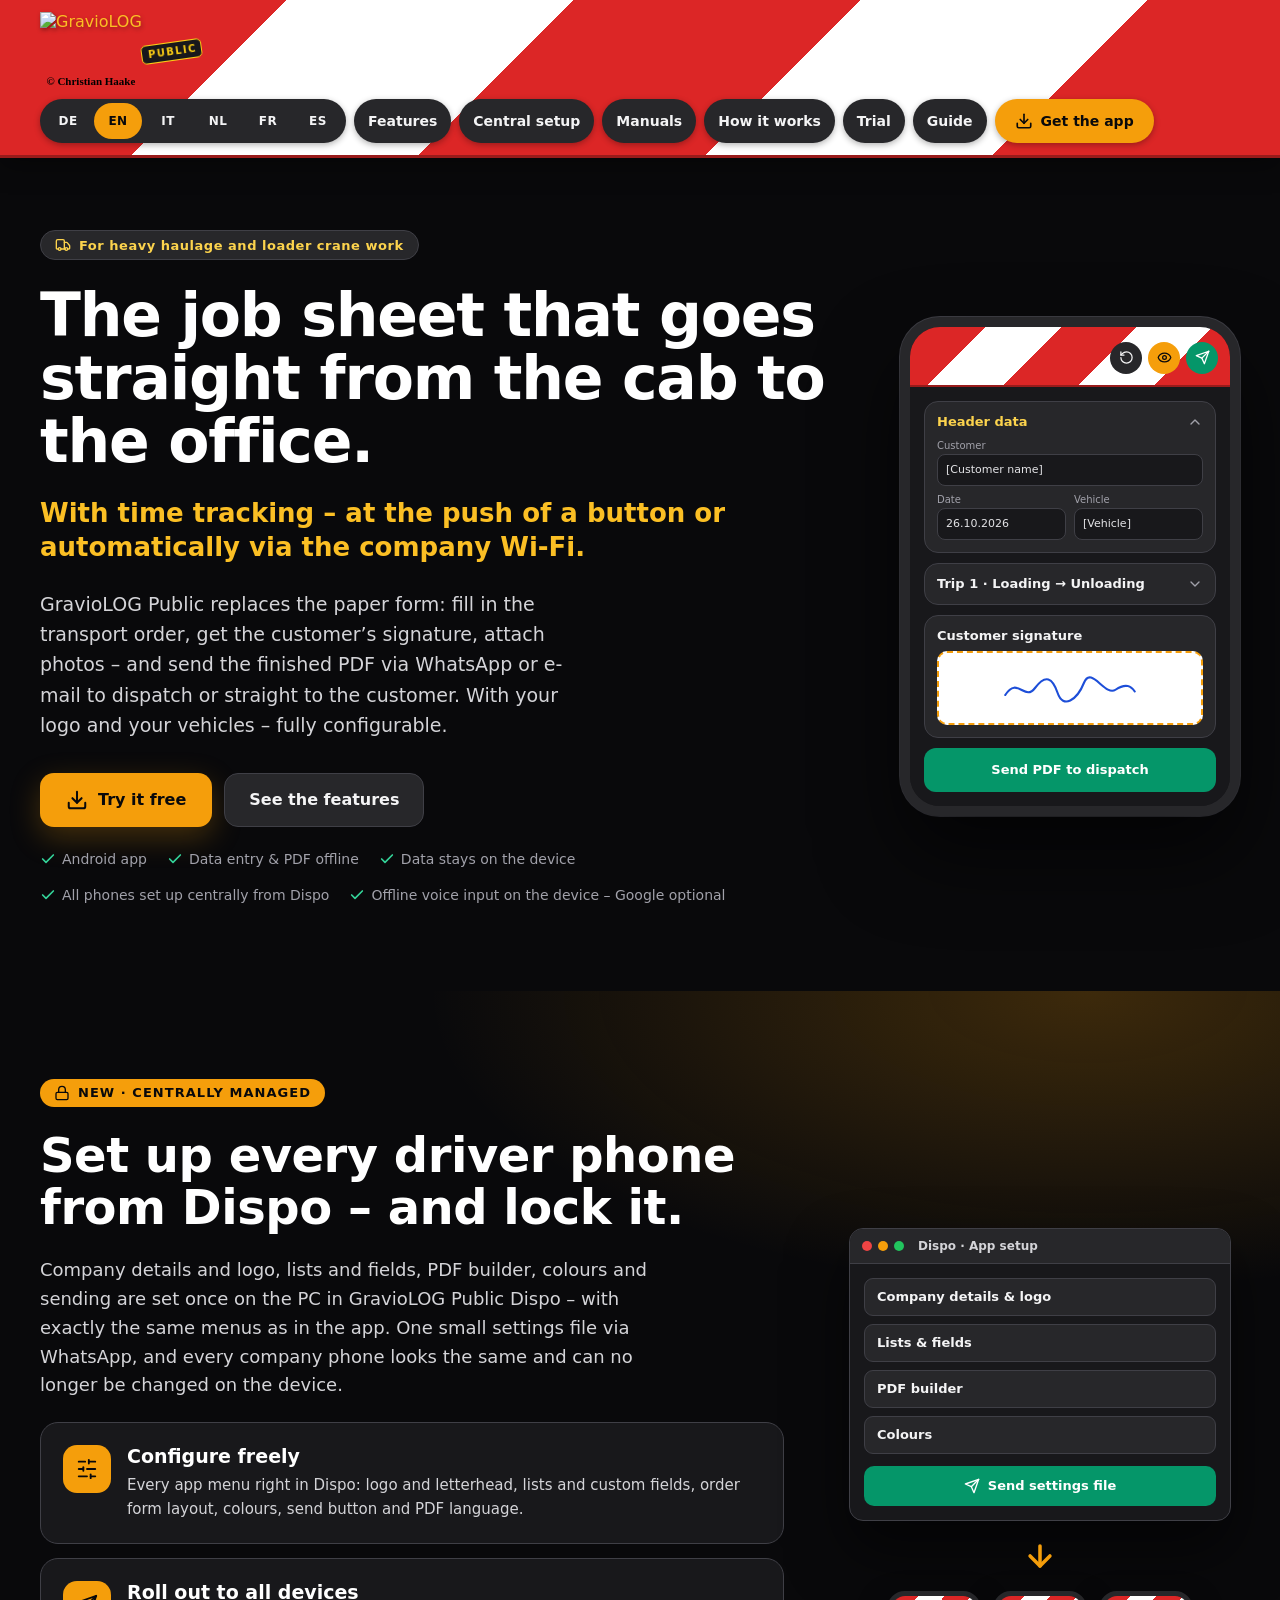
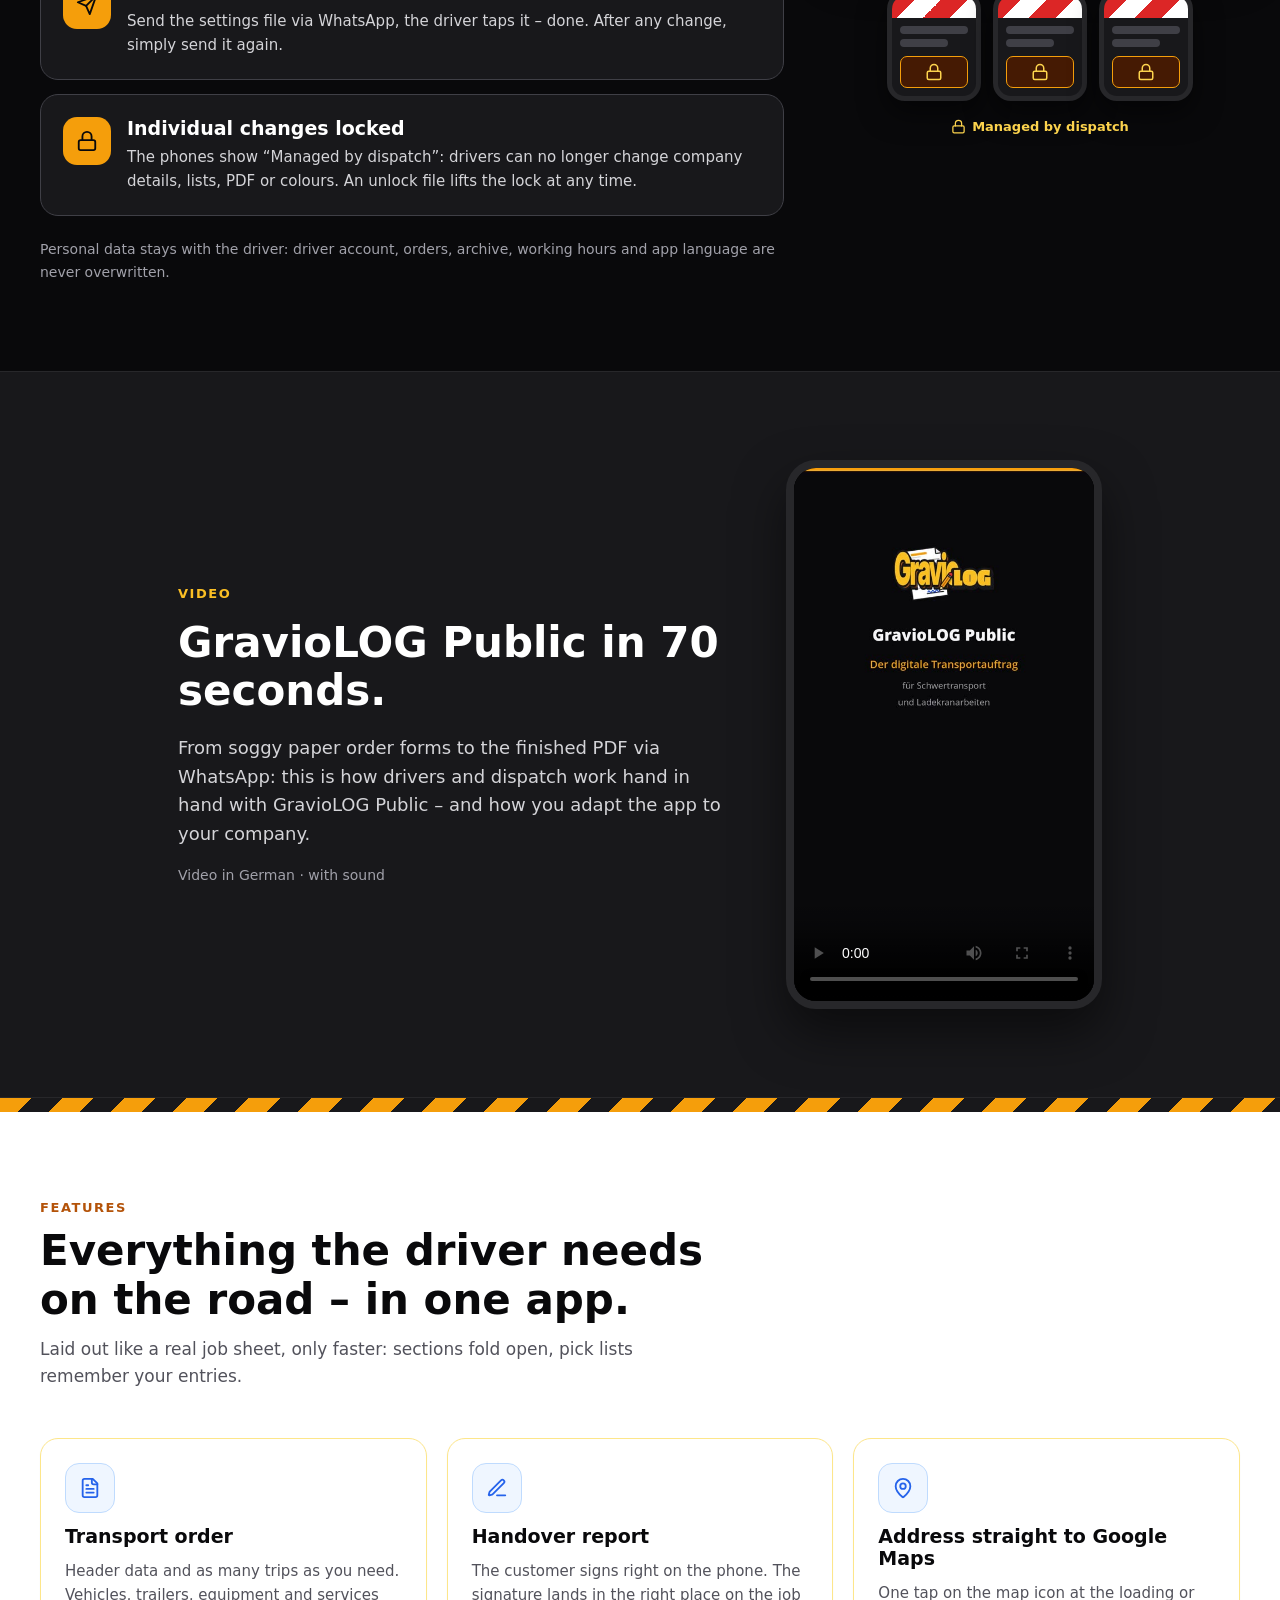
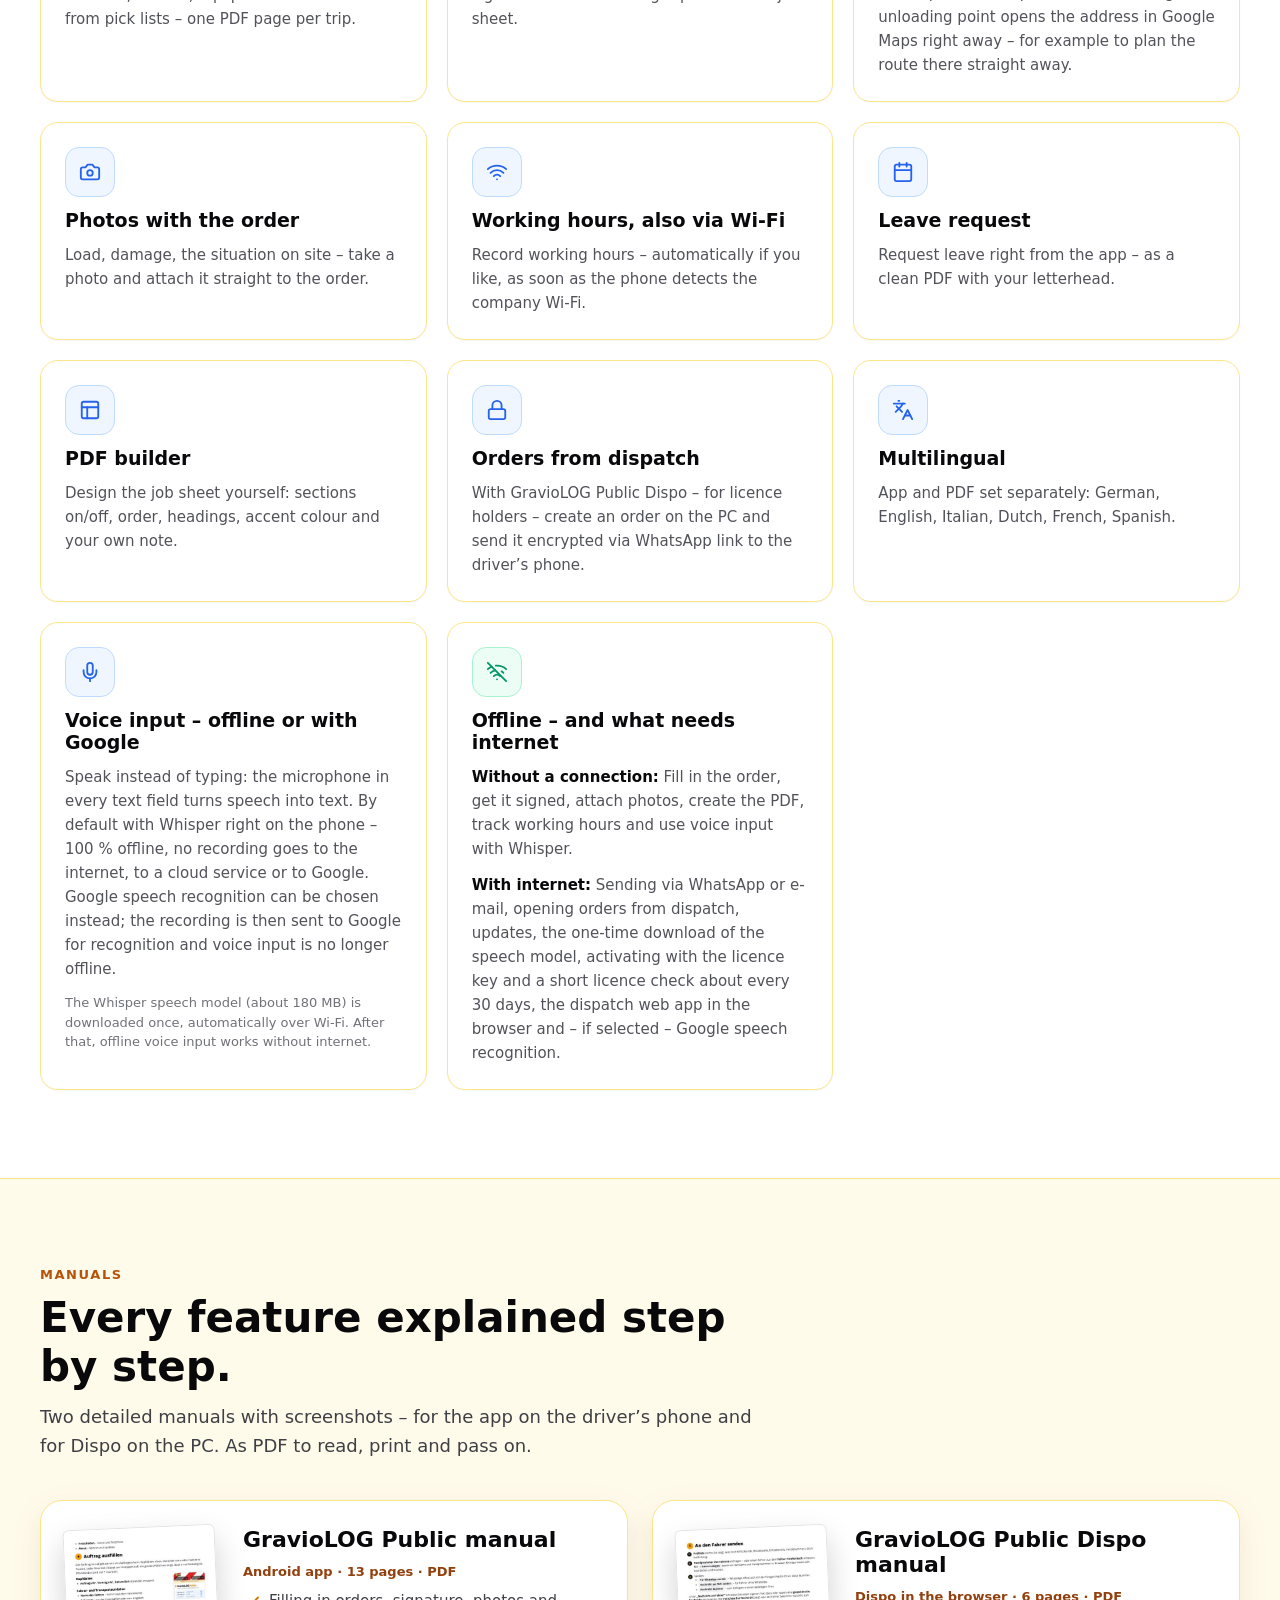
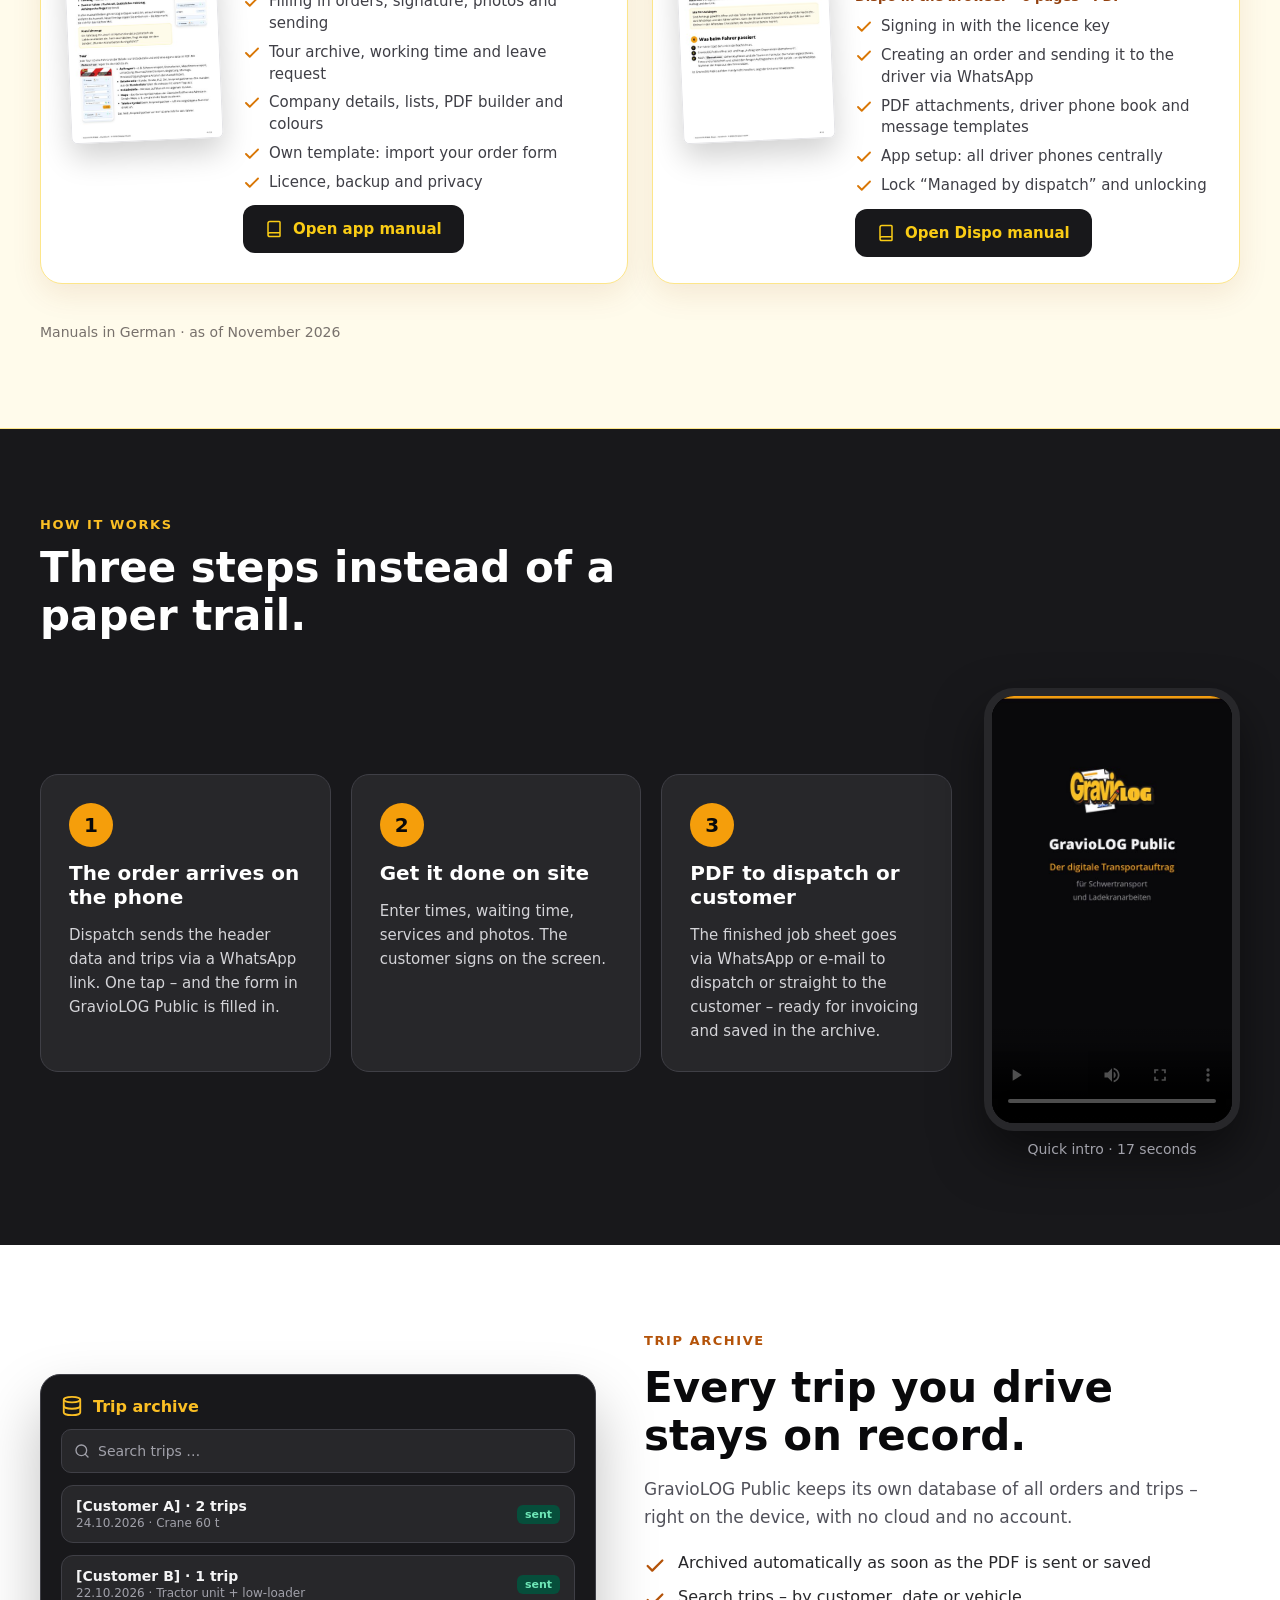
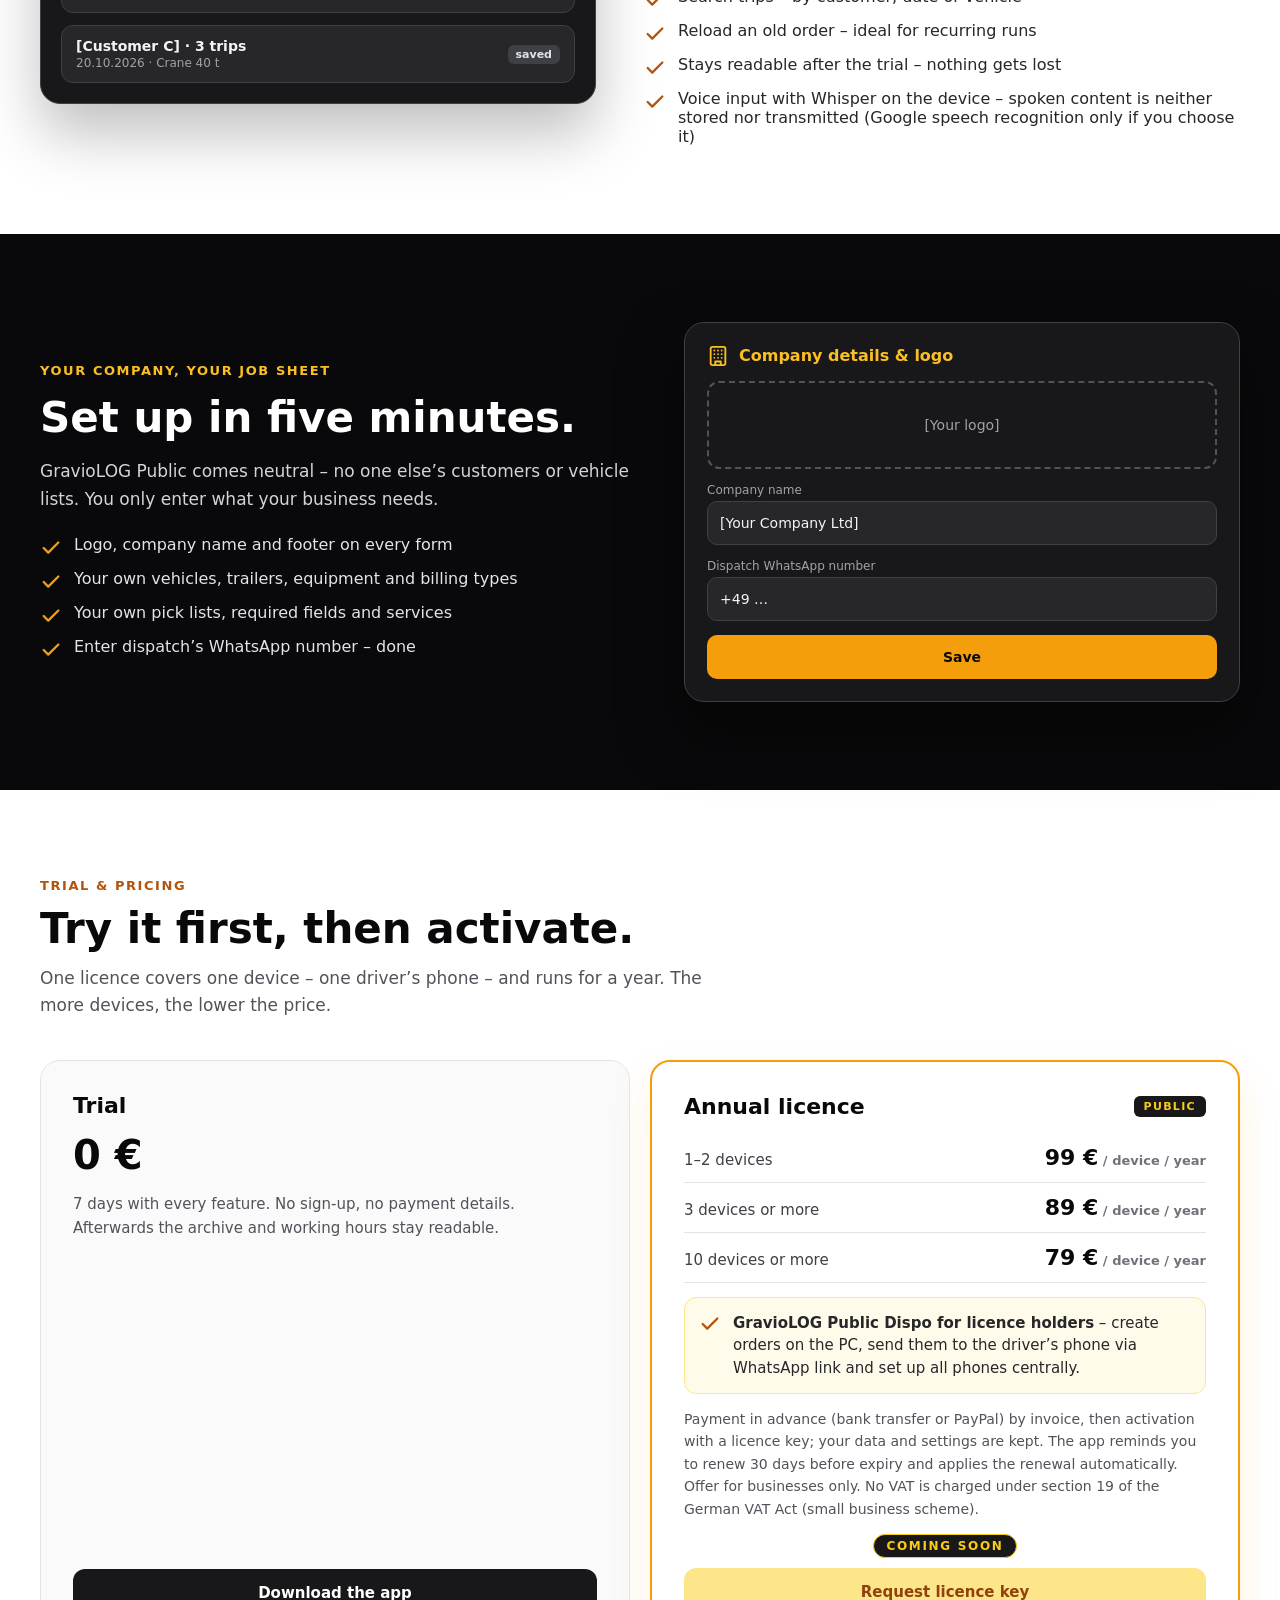
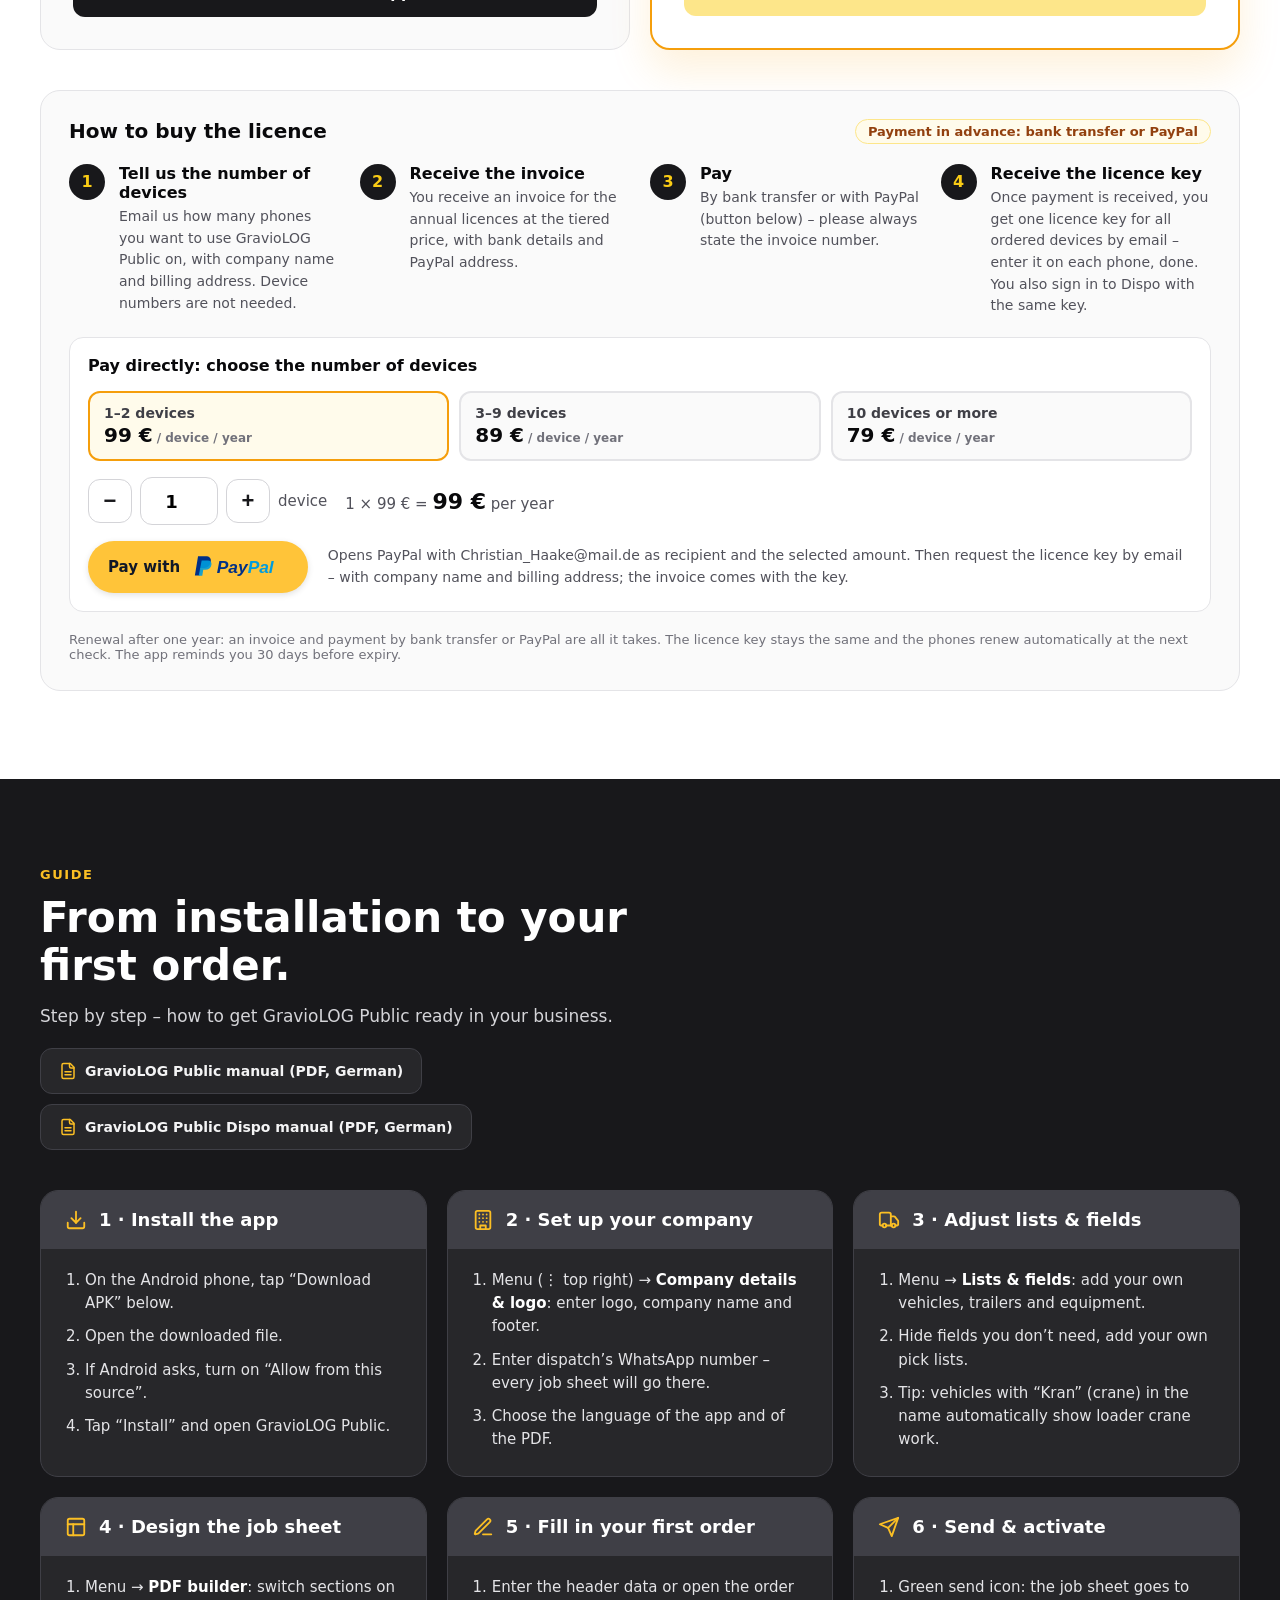
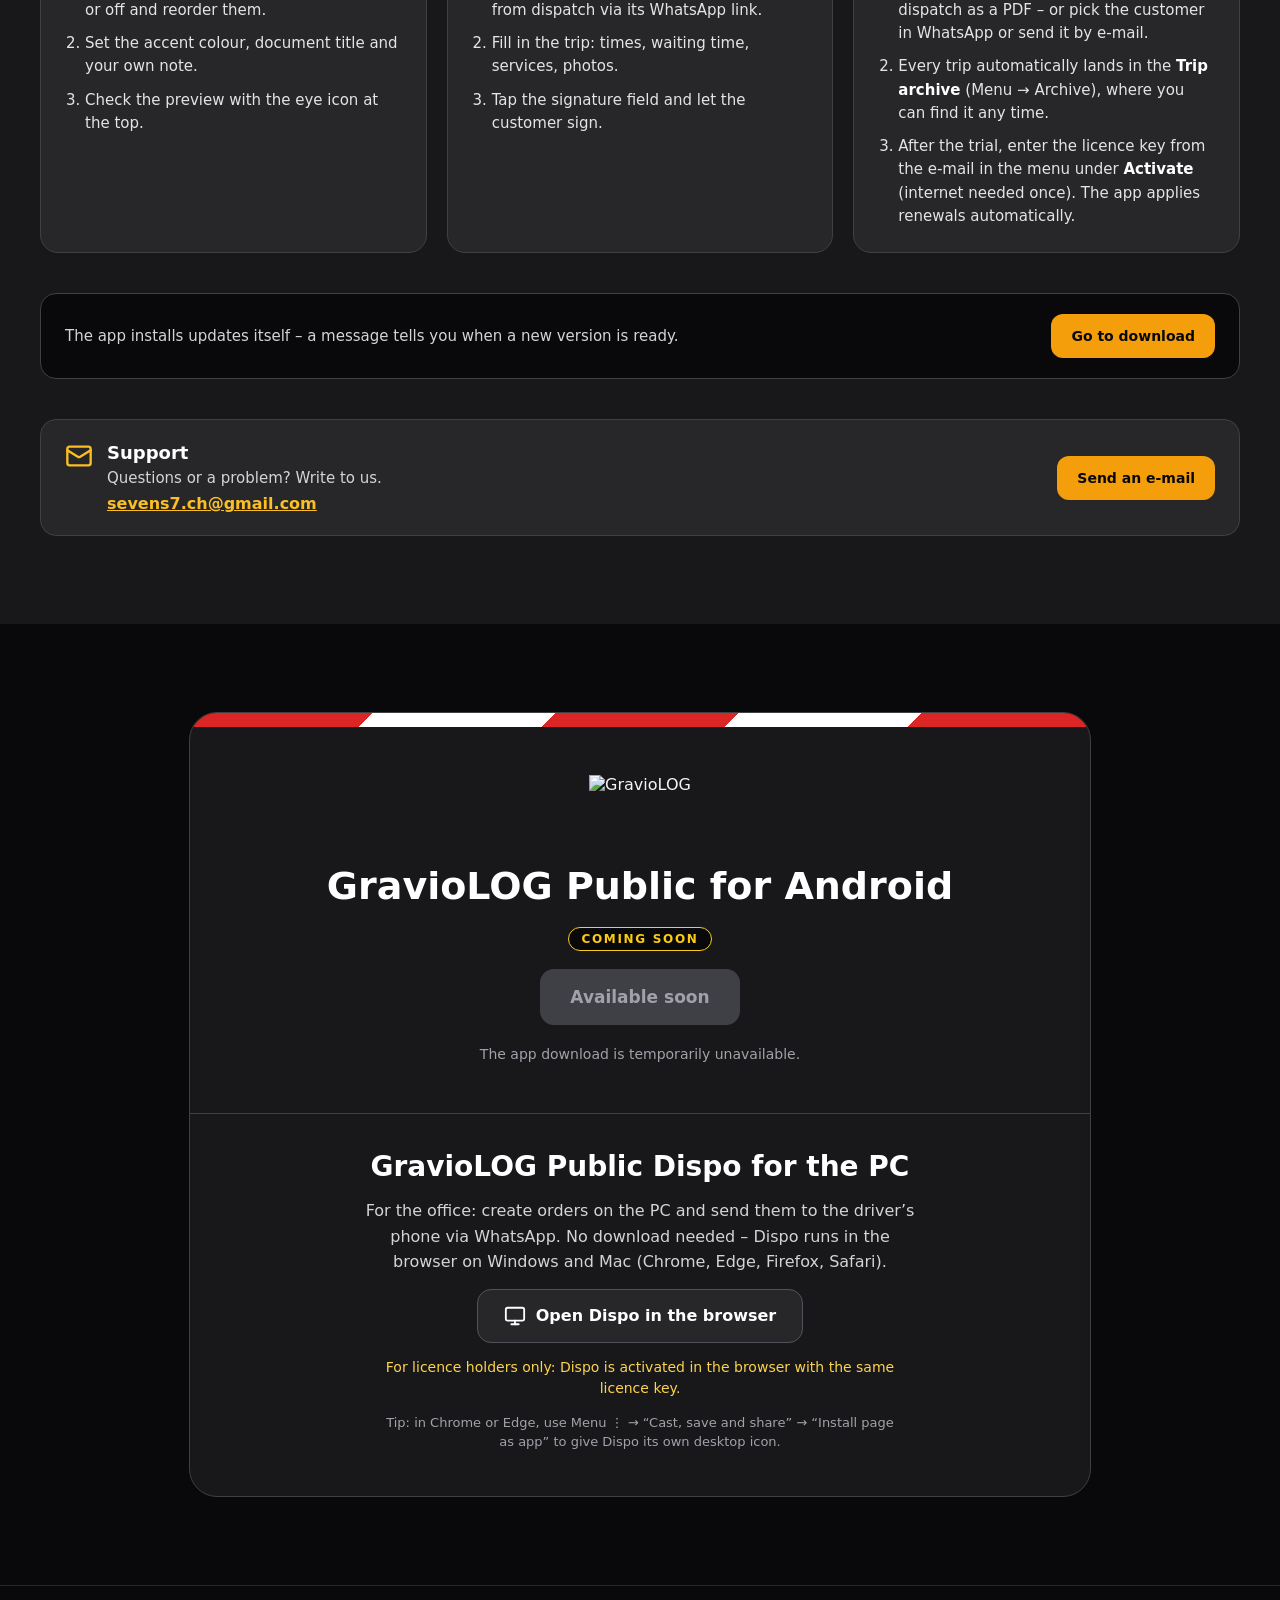
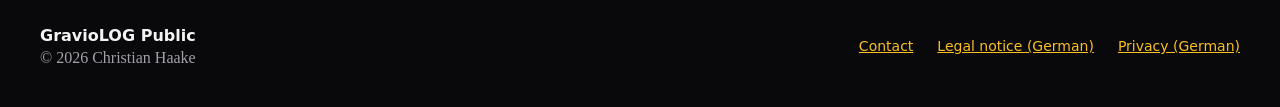
==== commit 9fc93299: "Neue Handbücher (App 13 Seiten, Dispo 6 Seiten) mit Bildschirmfotos und allen aktuellen Funktionen; " ====
--- a/en/index.html
+++ b/en/index.html
@@ -32,12 +32,12 @@
       </a>
       <nav aria-label="Main navigation" style="display: flex; flex-wrap: wrap; align-items: center; gap: 8px">
         <div class="lang-switch" role="group" aria-label="Sprache / Language" style="display: inline-flex; flex-wrap: wrap; gap: 2px; padding: 4px; border-radius: 999px; background: #27272a; box-shadow: 0 2px 6px rgba(0,0,0,.3)"><a href="../" hreflang="de" lang="de" title="Deutsch" data-lang="de" style="display: inline-flex; align-items: center; justify-content: center; min-width: 36px; min-height: 36px; padding: 0 6px; border-radius: 999px; background: transparent; color: #f4f4f5; font-size: 12px; font-weight: 800; letter-spacing: .04em; text-decoration: none">DE</a><a href="../en/" hreflang="en" lang="en" title="English" aria-current="page" data-lang="en" style="display: inline-flex; align-items: center; justify-content: center; min-width: 36px; min-height: 36px; padding: 0 6px; border-radius: 999px; background: #f59e0b; color: #09090b; font-size: 12px; font-weight: 800; letter-spacing: .04em; text-decoration: none">EN</a><a href="../it/" hreflang="it" lang="it" title="Italiano" data-lang="it" style="display: inline-flex; align-items: center; justify-content: center; min-width: 36px; min-height: 36px; padding: 0 6px; border-radius: 999px; background: transparent; color: #f4f4f5; font-size: 12px; font-weight: 800; letter-spacing: .04em; text-decoration: none">IT</a><a href="../nl/" hreflang="nl" lang="nl" title="Nederlands" data-lang="nl" style="display: inline-flex; align-items: center; justify-content: center; min-width: 36px; min-height: 36px; padding: 0 6px; border-radius: 999px; background: transparent; color: #f4f4f5; font-size: 12px; font-weight: 800; letter-spacing: .04em; text-decoration: none">NL</a><a href="../fr/" hreflang="fr" lang="fr" title="Français" data-lang="fr" style="display: inline-flex; align-items: center; justify-content: center; min-width: 36px; min-height: 36px; padding: 0 6px; border-radius: 999px; background: transparent; color: #f4f4f5; font-size: 12px; font-weight: 800; letter-spacing: .04em; text-decoration: none">FR</a><a href="../es/" hreflang="es" lang="es" title="Español" data-lang="es" style="display: inline-flex; align-items: center; justify-content: center; min-width: 36px; min-height: 36px; padding: 0 6px; border-radius: 999px; background: transparent; color: #f4f4f5; font-size: 12px; font-weight: 800; letter-spacing: .04em; text-decoration: none">ES</a></div>
-        <a href="#funktionen" style="display: inline-flex; align-items: center; min-height: 44px; padding: 0 18px; border-radius: 999px; background: #27272a; color: #f4f4f5; font-size: 14px; font-weight: 600; text-decoration: none; box-shadow: 0 2px 6px rgba(0,0,0,.3)">Features</a>
-        <a href="#zentral" style="display: inline-flex; align-items: center; min-height: 44px; padding: 0 18px; border-radius: 999px; background: #27272a; color: #f4f4f5; font-size: 14px; font-weight: 600; text-decoration: none; box-shadow: 0 2px 6px rgba(0,0,0,.3)">Central setup</a>
-        <a href="#video" style="display: inline-flex; align-items: center; min-height: 44px; padding: 0 18px; border-radius: 999px; background: #27272a; color: #f4f4f5; font-size: 14px; font-weight: 600; text-decoration: none; box-shadow: 0 2px 6px rgba(0,0,0,.3)">Video</a>
-        <a href="#ablauf" style="display: inline-flex; align-items: center; min-height: 44px; padding: 0 18px; border-radius: 999px; background: #27272a; color: #f4f4f5; font-size: 14px; font-weight: 600; text-decoration: none; box-shadow: 0 2px 6px rgba(0,0,0,.3)">How it works</a>
-        <a href="#testphase" style="display: inline-flex; align-items: center; min-height: 44px; padding: 0 18px; border-radius: 999px; background: #27272a; color: #f4f4f5; font-size: 14px; font-weight: 600; text-decoration: none; box-shadow: 0 2px 6px rgba(0,0,0,.3)">Trial</a>
-        <a href="#anleitung" style="display: inline-flex; align-items: center; min-height: 44px; padding: 0 18px; border-radius: 999px; background: #27272a; color: #f4f4f5; font-size: 14px; font-weight: 600; text-decoration: none; box-shadow: 0 2px 6px rgba(0,0,0,.3)">Guide</a>
+        <a href="#funktionen" style="display: inline-flex; align-items: center; min-height: 44px; padding: 0 14px; border-radius: 999px; background: #27272a; color: #f4f4f5; font-size: 14px; font-weight: 600; text-decoration: none; box-shadow: 0 2px 6px rgba(0,0,0,.3)">Features</a>
+        <a href="#zentral" style="display: inline-flex; align-items: center; min-height: 44px; padding: 0 14px; border-radius: 999px; background: #27272a; color: #f4f4f5; font-size: 14px; font-weight: 600; text-decoration: none; box-shadow: 0 2px 6px rgba(0,0,0,.3)">Central setup</a>
+        <a href="#handbuecher" style="display: inline-flex; align-items: center; min-height: 44px; padding: 0 14px; border-radius: 999px; background: #27272a; color: #f4f4f5; font-size: 14px; font-weight: 600; text-decoration: none; box-shadow: 0 2px 6px rgba(0,0,0,.3)">Manuals</a>
+        <a href="#ablauf" style="display: inline-flex; align-items: center; min-height: 44px; padding: 0 14px; border-radius: 999px; background: #27272a; color: #f4f4f5; font-size: 14px; font-weight: 600; text-decoration: none; box-shadow: 0 2px 6px rgba(0,0,0,.3)">How it works</a>
+        <a href="#testphase" style="display: inline-flex; align-items: center; min-height: 44px; padding: 0 14px; border-radius: 999px; background: #27272a; color: #f4f4f5; font-size: 14px; font-weight: 600; text-decoration: none; box-shadow: 0 2px 6px rgba(0,0,0,.3)">Trial</a>
+        <a href="#anleitung" style="display: inline-flex; align-items: center; min-height: 44px; padding: 0 14px; border-radius: 999px; background: #27272a; color: #f4f4f5; font-size: 14px; font-weight: 600; text-decoration: none; box-shadow: 0 2px 6px rgba(0,0,0,.3)">Guide</a>
         <a href="#download" style="display: inline-flex; align-items: center; gap: 8px; min-height: 44px; padding: 0 20px; border-radius: 999px; background: #f59e0b; color: #09090b; font-size: 14px; font-weight: 800; text-decoration: none; box-shadow: 0 2px 6px rgba(0,0,0,.3)">
           <svg class="ic" style="width: 18px; height: 18px" viewBox="0 0 24 24" fill="none" stroke="currentColor" stroke-width="2.2" stroke-linecap="round" stroke-linejoin="round" aria-hidden="true"><path d="M21 15v4a2 2 0 0 1-2 2H5a2 2 0 0 1-2-2v-4"></path><polyline points="7 10 12 15 17 10"></polyline><line x1="12" x2="12" y1="15" y2="3"></line></svg>
           Get the app
@@ -291,6 +291,38 @@
         </div>
 
       </div>
+    </div>
+  </section>
+
+  <!-- Handbücher (hervorgehoben) -->
+  <section id="handbuecher" style="background: #fffbeb; color: #18181b; padding: 88px 24px; border-top: 1px solid #fde68a; border-bottom: 1px solid #fde68a">
+    <div style="max-width: 1200px; margin: 0 auto; display: flex; flex-direction: column; gap: 40px">
+      <div style="display: flex; flex-direction: column; gap: 12px; max-width: 720px">
+        <span style="font-size: 13px; font-weight: 800; letter-spacing: .12em; color: #b45309">MANUALS</span>
+        <h2 style="margin: 0; font-size: clamp(28px, 3.6vw, 42px); line-height: 1.15; font-weight: 800; color: #09090b">Every feature explained step by step.</h2>
+        <p style="margin: 0; font-size: 18px; line-height: 1.6; color: #3f3f46">Two detailed manuals with screenshots – for the app on the driver’s phone and for Dispo on the PC. As PDF to read, print and pass on.</p>
+      </div>
+      <div style="display: grid; grid-template-columns: repeat(auto-fit, minmax(min(100%, 480px), 1fr)); gap: 24px">
+        <div style="border-radius: 22px; background: #ffffff; border: 1px solid #fde68a; box-shadow: 0 10px 30px rgba(146,64,14,.10); padding: 26px; display: flex; flex-wrap: wrap; gap: 24px; align-items: flex-start">
+          <a href="../handbuch/GravioLOG-Public-Handbuch.pdf" target="_blank" rel="noopener" style="flex: 0 0 150px; display: block; transform: rotate(-2.5deg); border-radius: 6px; overflow: hidden; border: 1px solid #e4e4e7; box-shadow: 0 14px 30px rgba(0,0,0,.18)"><img src="../handbuch/vorschau-app.jpg" alt="Handbuch GravioLOG Public – Vorschau" width="150" style="display: block; width: 150px; height: auto"></a>
+          <div style="flex: 1 1 240px; min-width: 0; display: flex; flex-direction: column; gap: 12px">
+            <h3 style="margin: 0; font-size: 22px; font-weight: 800; color: #09090b">GravioLOG Public manual</h3>
+            <span style="font-size: 13px; font-weight: 700; color: #92400e">Android app · 13 pages · PDF</span>
+            <ul style="margin: 0; padding: 0; list-style: none; display: flex; flex-direction: column; gap: 7px; font-size: 15px; line-height: 1.45; color: #3f3f46"><li style="display: flex; gap: 8px; align-items: flex-start"><span style="display: contents"><svg class="ic" style="width: 18px; height: 18px; flex: none; margin-top: 2px; color: #d97706" viewBox="0 0 24 24" fill="none" stroke="currentColor" stroke-width="2.5" stroke-linecap="round" stroke-linejoin="round" aria-hidden="true"><path d="M20 6 9 17l-5-5"></path></svg></span><span>Filling in orders, signature, photos and sending</span></li><li style="display: flex; gap: 8px; align-items: flex-start"><span style="display: contents"><svg class="ic" style="width: 18px; height: 18px; flex: none; margin-top: 2px; color: #d97706" viewBox="0 0 24 24" fill="none" stroke="currentColor" stroke-width="2.5" stroke-linecap="round" stroke-linejoin="round" aria-hidden="true"><path d="M20 6 9 17l-5-5"></path></svg></span><span>Tour archive, working time and leave request</span></li><li style="display: flex; gap: 8px; align-items: flex-start"><span style="display: contents"><svg class="ic" style="width: 18px; height: 18px; flex: none; margin-top: 2px; color: #d97706" viewBox="0 0 24 24" fill="none" stroke="currentColor" stroke-width="2.5" stroke-linecap="round" stroke-linejoin="round" aria-hidden="true"><path d="M20 6 9 17l-5-5"></path></svg></span><span>Company details, lists, PDF builder and colours</span></li><li style="display: flex; gap: 8px; align-items: flex-start"><span style="display: contents"><svg class="ic" style="width: 18px; height: 18px; flex: none; margin-top: 2px; color: #d97706" viewBox="0 0 24 24" fill="none" stroke="currentColor" stroke-width="2.5" stroke-linecap="round" stroke-linejoin="round" aria-hidden="true"><path d="M20 6 9 17l-5-5"></path></svg></span><span>Own template: import your order form</span></li><li style="display: flex; gap: 8px; align-items: flex-start"><span style="display: contents"><svg class="ic" style="width: 18px; height: 18px; flex: none; margin-top: 2px; color: #d97706" viewBox="0 0 24 24" fill="none" stroke="currentColor" stroke-width="2.5" stroke-linecap="round" stroke-linejoin="round" aria-hidden="true"><path d="M20 6 9 17l-5-5"></path></svg></span><span>Licence, backup and privacy</span></li></ul>
+            <a href="../handbuch/GravioLOG-Public-Handbuch.pdf" target="_blank" rel="noopener" style="align-self: flex-start; display: inline-flex; align-items: center; gap: 10px; min-height: 48px; padding: 0 22px; border-radius: 12px; background: #18181b; color: #facc15; font-size: 15px; font-weight: 800; text-decoration: none"><svg class="ic" style="width: 18px; height: 18px" viewBox="0 0 24 24" fill="none" stroke="currentColor" stroke-width="2" stroke-linecap="round" stroke-linejoin="round" aria-hidden="true"><path d="M4 19.5v-15A2.5 2.5 0 0 1 6.5 2H19a1 1 0 0 1 1 1v18a1 1 0 0 1-1 1H6.5a1 1 0 0 1 0-5H20"></path></svg>Open app manual</a>
+          </div>
+        </div>
+        <div style="border-radius: 22px; background: #ffffff; border: 1px solid #fde68a; box-shadow: 0 10px 30px rgba(146,64,14,.10); padding: 26px; display: flex; flex-wrap: wrap; gap: 24px; align-items: flex-start">
+          <a href="../handbuch/GravioLOG-Public-Dispo-Handbuch.pdf" target="_blank" rel="noopener" style="flex: 0 0 150px; display: block; transform: rotate(-2.5deg); border-radius: 6px; overflow: hidden; border: 1px solid #e4e4e7; box-shadow: 0 14px 30px rgba(0,0,0,.18)"><img src="../handbuch/vorschau-dispo.jpg" alt="Handbuch GravioLOG Public Dispo – Vorschau" width="150" style="display: block; width: 150px; height: auto"></a>
+          <div style="flex: 1 1 240px; min-width: 0; display: flex; flex-direction: column; gap: 12px">
+            <h3 style="margin: 0; font-size: 22px; font-weight: 800; color: #09090b">GravioLOG Public Dispo manual</h3>
+            <span style="font-size: 13px; font-weight: 700; color: #92400e">Dispo in the browser · 6 pages · PDF</span>
+            <ul style="margin: 0; padding: 0; list-style: none; display: flex; flex-direction: column; gap: 7px; font-size: 15px; line-height: 1.45; color: #3f3f46"><li style="display: flex; gap: 8px; align-items: flex-start"><span style="display: contents"><svg class="ic" style="width: 18px; height: 18px; flex: none; margin-top: 2px; color: #d97706" viewBox="0 0 24 24" fill="none" stroke="currentColor" stroke-width="2.5" stroke-linecap="round" stroke-linejoin="round" aria-hidden="true"><path d="M20 6 9 17l-5-5"></path></svg></span><span>Signing in with the licence key</span></li><li style="display: flex; gap: 8px; align-items: flex-start"><span style="display: contents"><svg class="ic" style="width: 18px; height: 18px; flex: none; margin-top: 2px; color: #d97706" viewBox="0 0 24 24" fill="none" stroke="currentColor" stroke-width="2.5" stroke-linecap="round" stroke-linejoin="round" aria-hidden="true"><path d="M20 6 9 17l-5-5"></path></svg></span><span>Creating an order and sending it to the driver via WhatsApp</span></li><li style="display: flex; gap: 8px; align-items: flex-start"><span style="display: contents"><svg class="ic" style="width: 18px; height: 18px; flex: none; margin-top: 2px; color: #d97706" viewBox="0 0 24 24" fill="none" stroke="currentColor" stroke-width="2.5" stroke-linecap="round" stroke-linejoin="round" aria-hidden="true"><path d="M20 6 9 17l-5-5"></path></svg></span><span>PDF attachments, driver phone book and message templates</span></li><li style="display: flex; gap: 8px; align-items: flex-start"><span style="display: contents"><svg class="ic" style="width: 18px; height: 18px; flex: none; margin-top: 2px; color: #d97706" viewBox="0 0 24 24" fill="none" stroke="currentColor" stroke-width="2.5" stroke-linecap="round" stroke-linejoin="round" aria-hidden="true"><path d="M20 6 9 17l-5-5"></path></svg></span><span>App setup: all driver phones centrally</span></li><li style="display: flex; gap: 8px; align-items: flex-start"><span style="display: contents"><svg class="ic" style="width: 18px; height: 18px; flex: none; margin-top: 2px; color: #d97706" viewBox="0 0 24 24" fill="none" stroke="currentColor" stroke-width="2.5" stroke-linecap="round" stroke-linejoin="round" aria-hidden="true"><path d="M20 6 9 17l-5-5"></path></svg></span><span>Lock “Managed by dispatch” and unlocking</span></li></ul>
+            <a href="../handbuch/GravioLOG-Public-Dispo-Handbuch.pdf" target="_blank" rel="noopener" style="align-self: flex-start; display: inline-flex; align-items: center; gap: 10px; min-height: 48px; padding: 0 22px; border-radius: 12px; background: #18181b; color: #facc15; font-size: 15px; font-weight: 800; text-decoration: none"><svg class="ic" style="width: 18px; height: 18px" viewBox="0 0 24 24" fill="none" stroke="currentColor" stroke-width="2" stroke-linecap="round" stroke-linejoin="round" aria-hidden="true"><path d="M4 19.5v-15A2.5 2.5 0 0 1 6.5 2H19a1 1 0 0 1 1 1v18a1 1 0 0 1-1 1H6.5a1 1 0 0 1 0-5H20"></path></svg>Open Dispo manual</a>
+          </div>
+        </div>
+      </div>
+      <span style="font-size: 14px; color: #78716c">Manuals in German · as of November 2026</span>
     </div>
   </section>
 
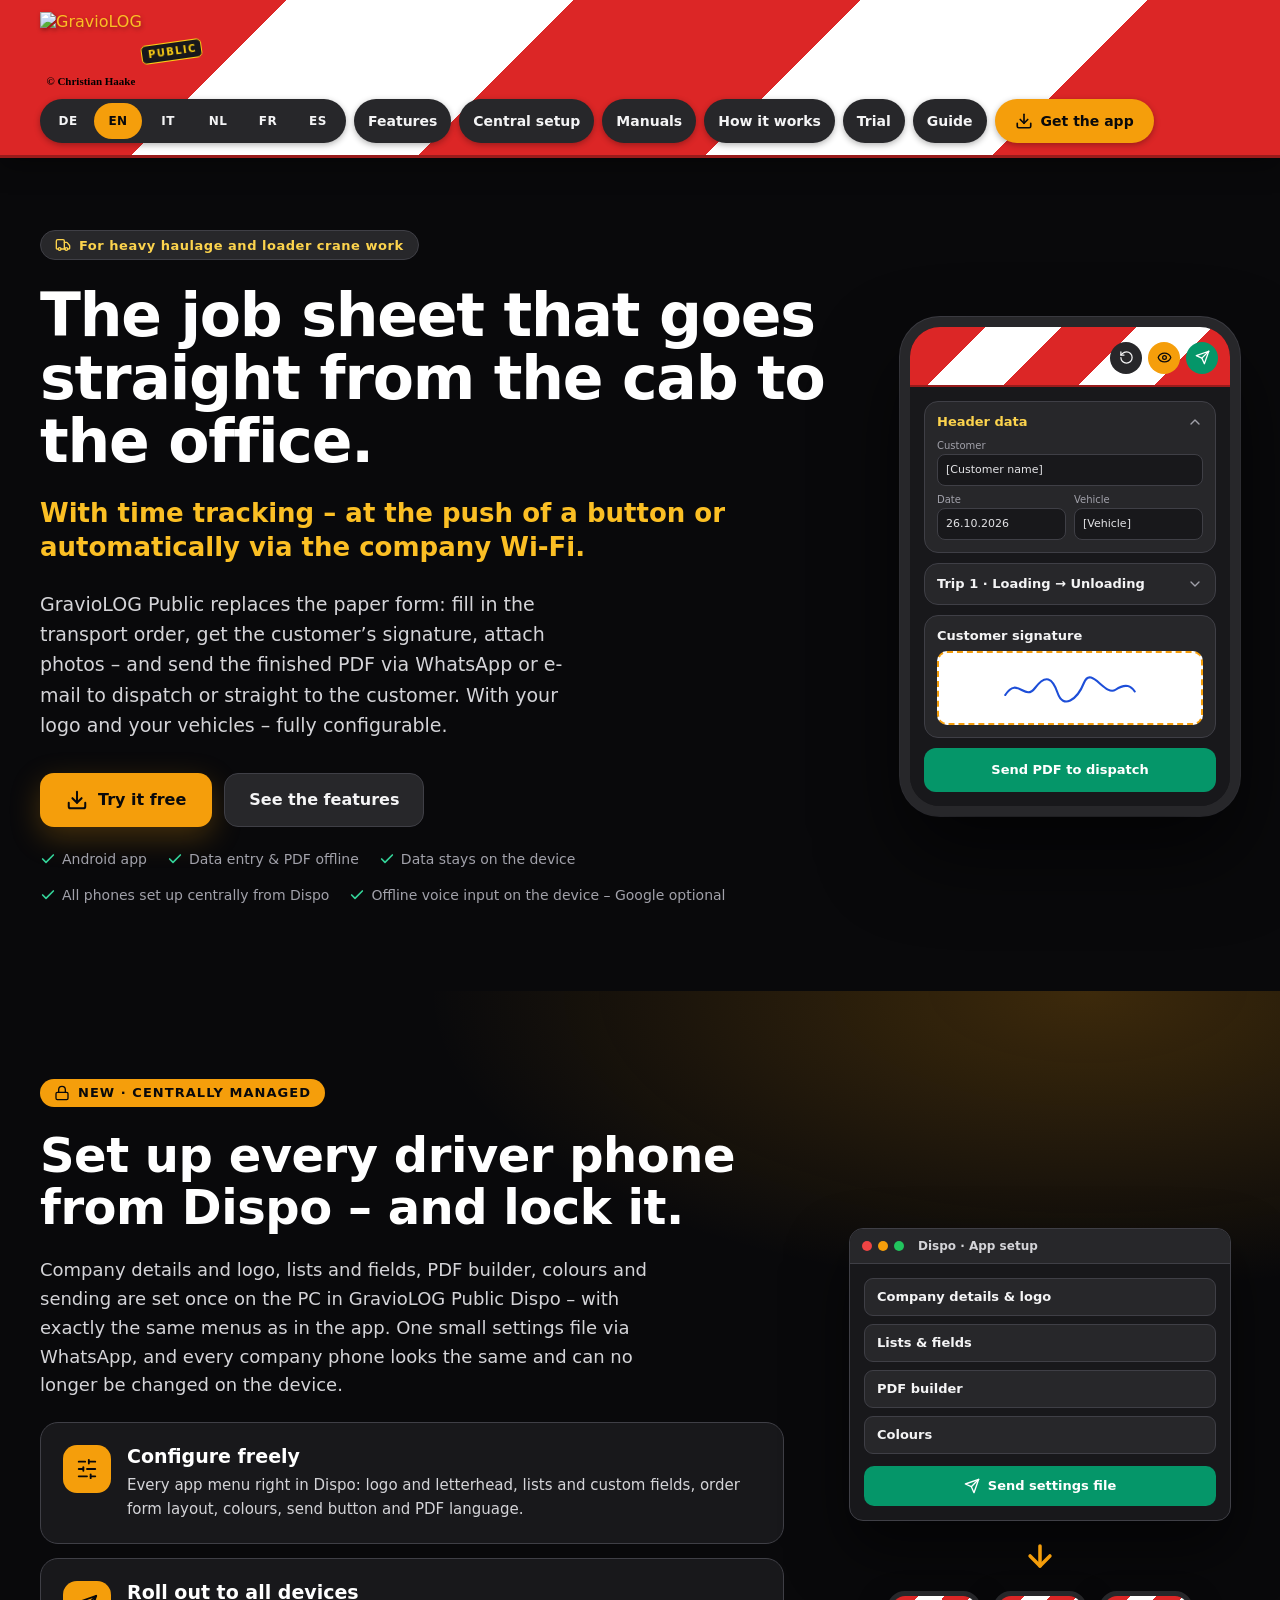
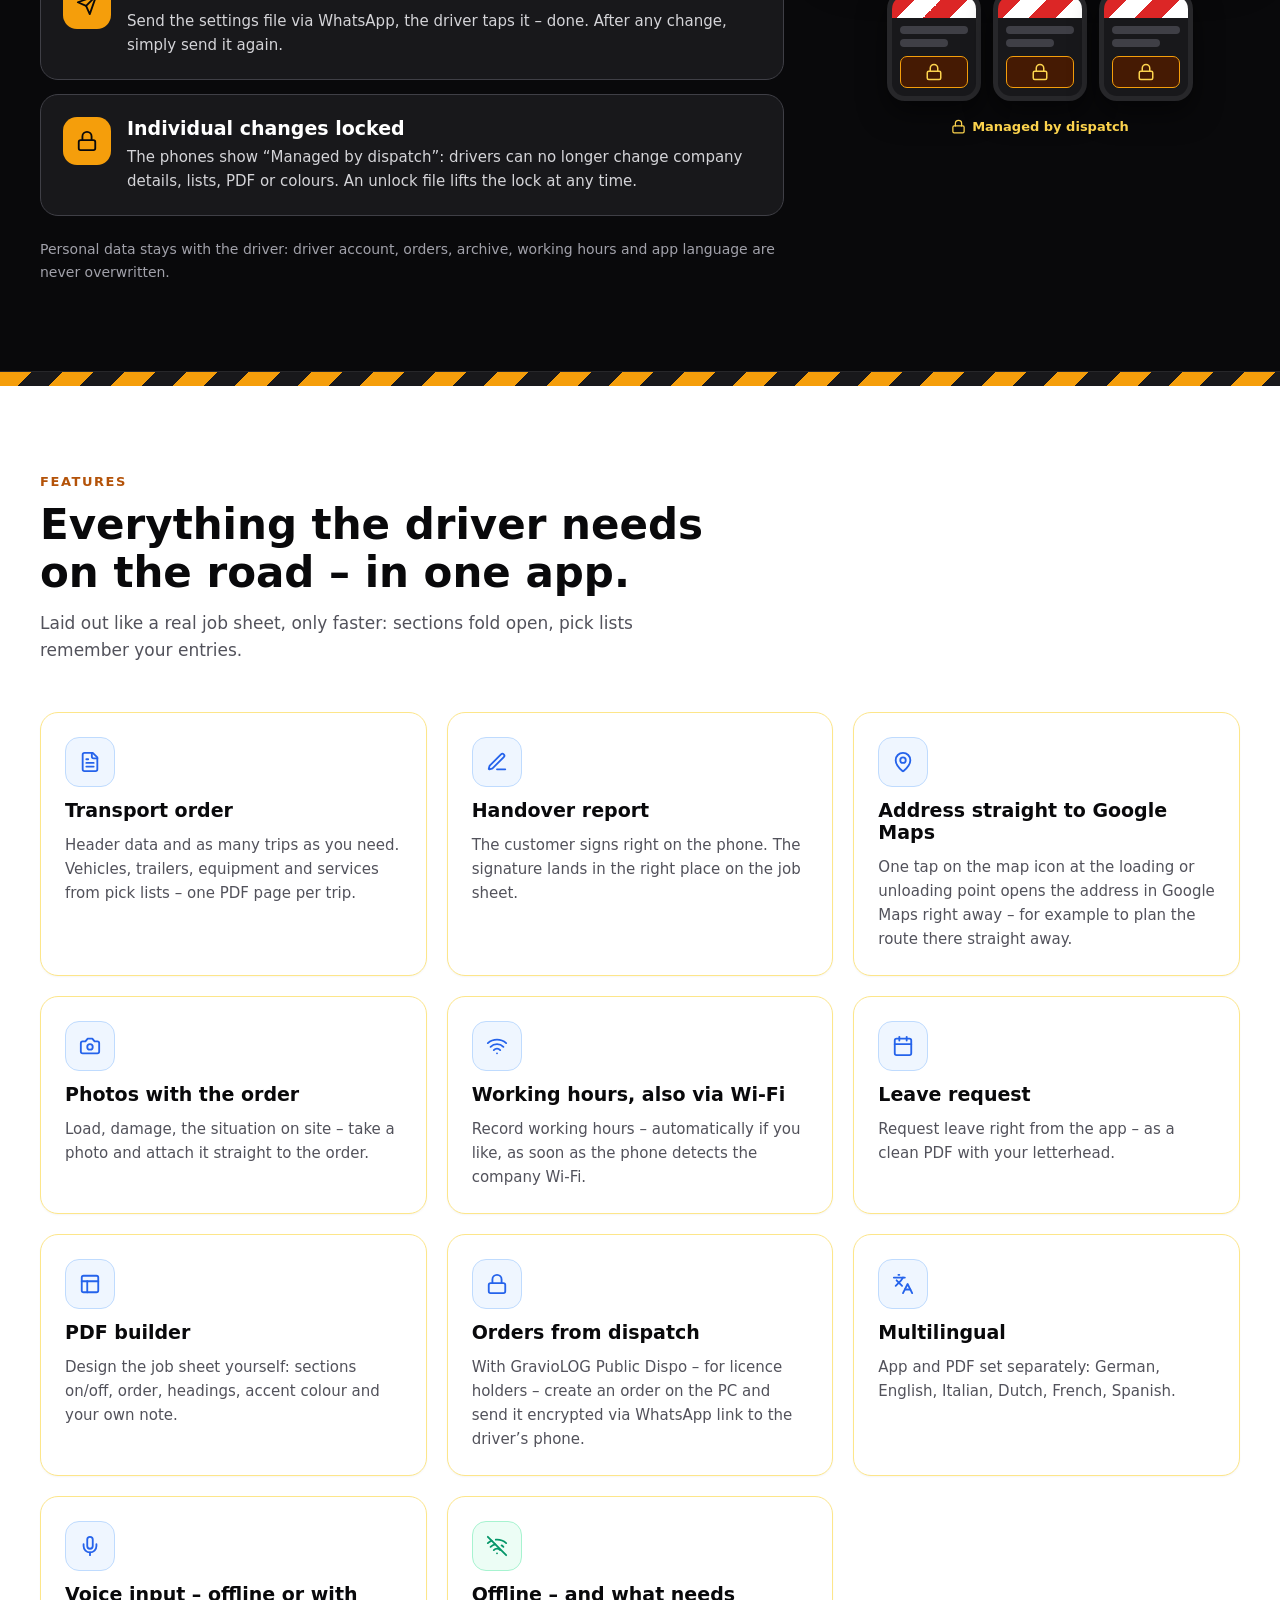
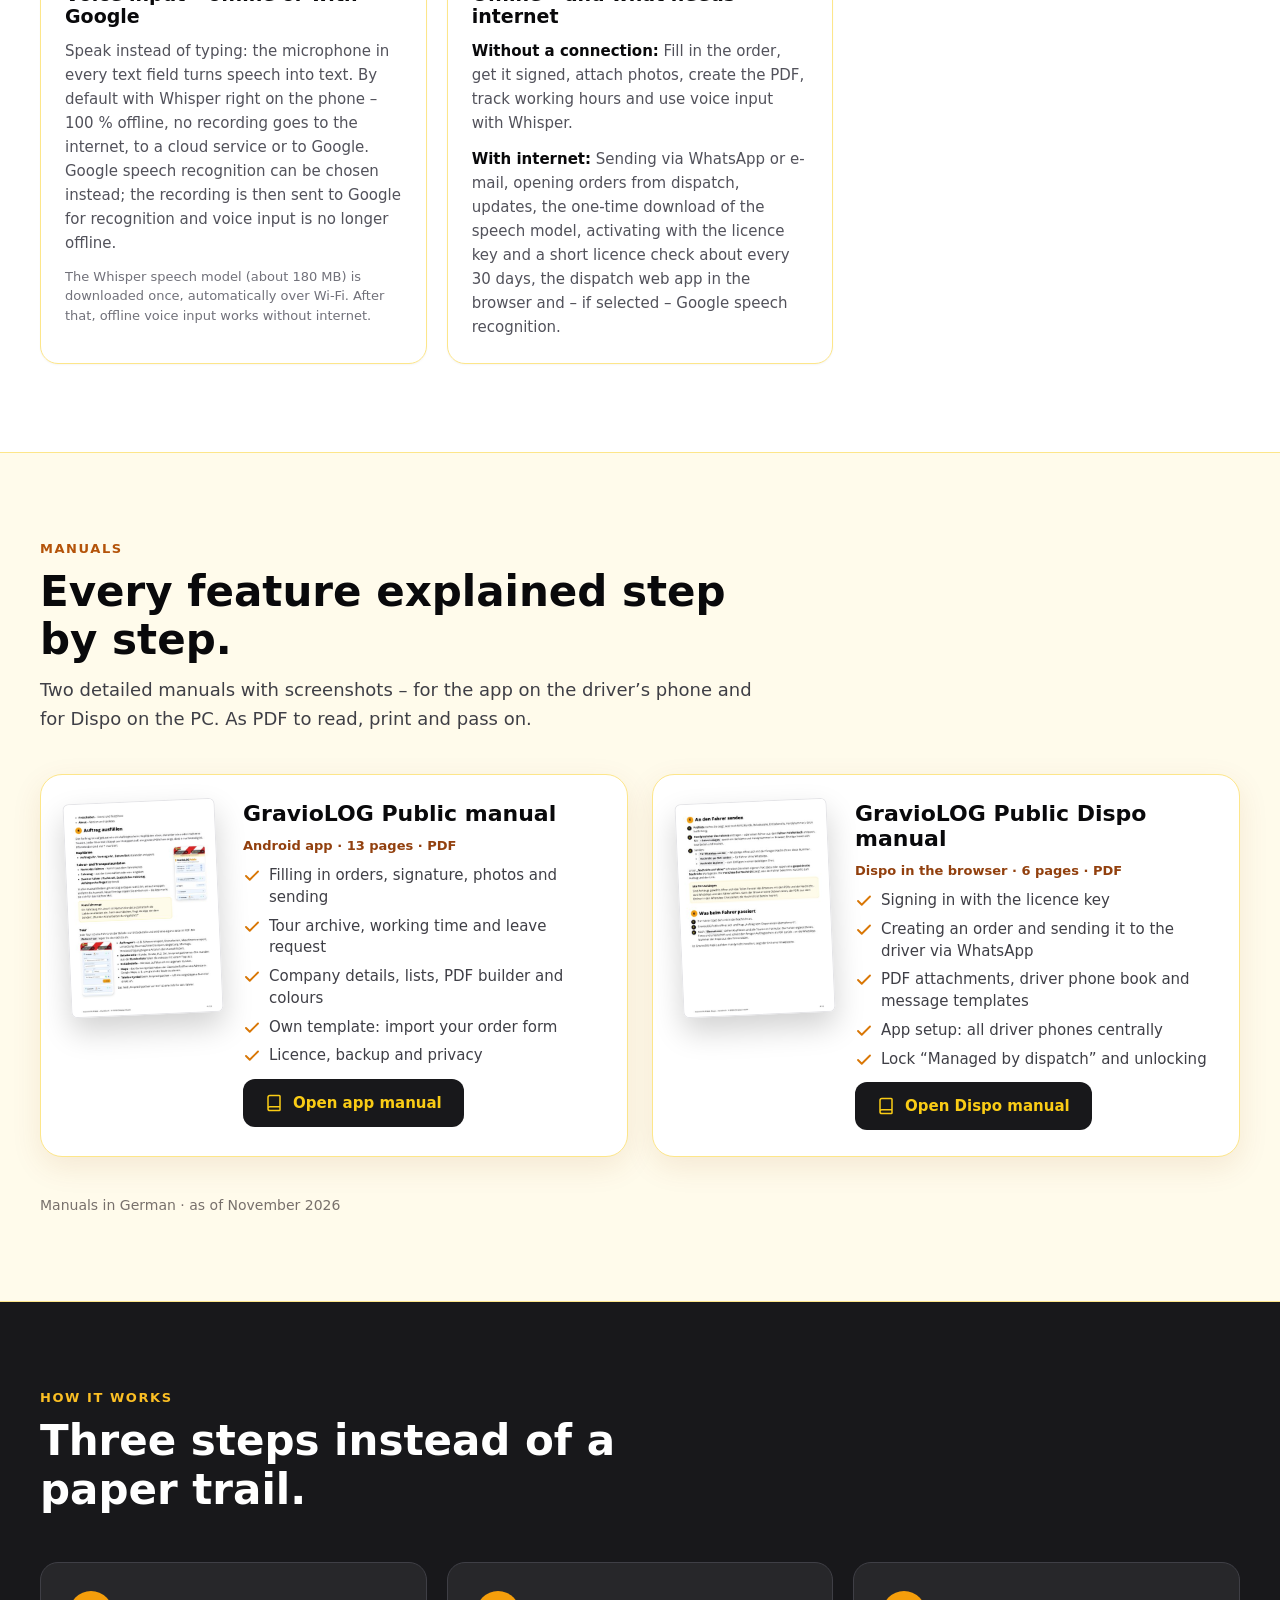
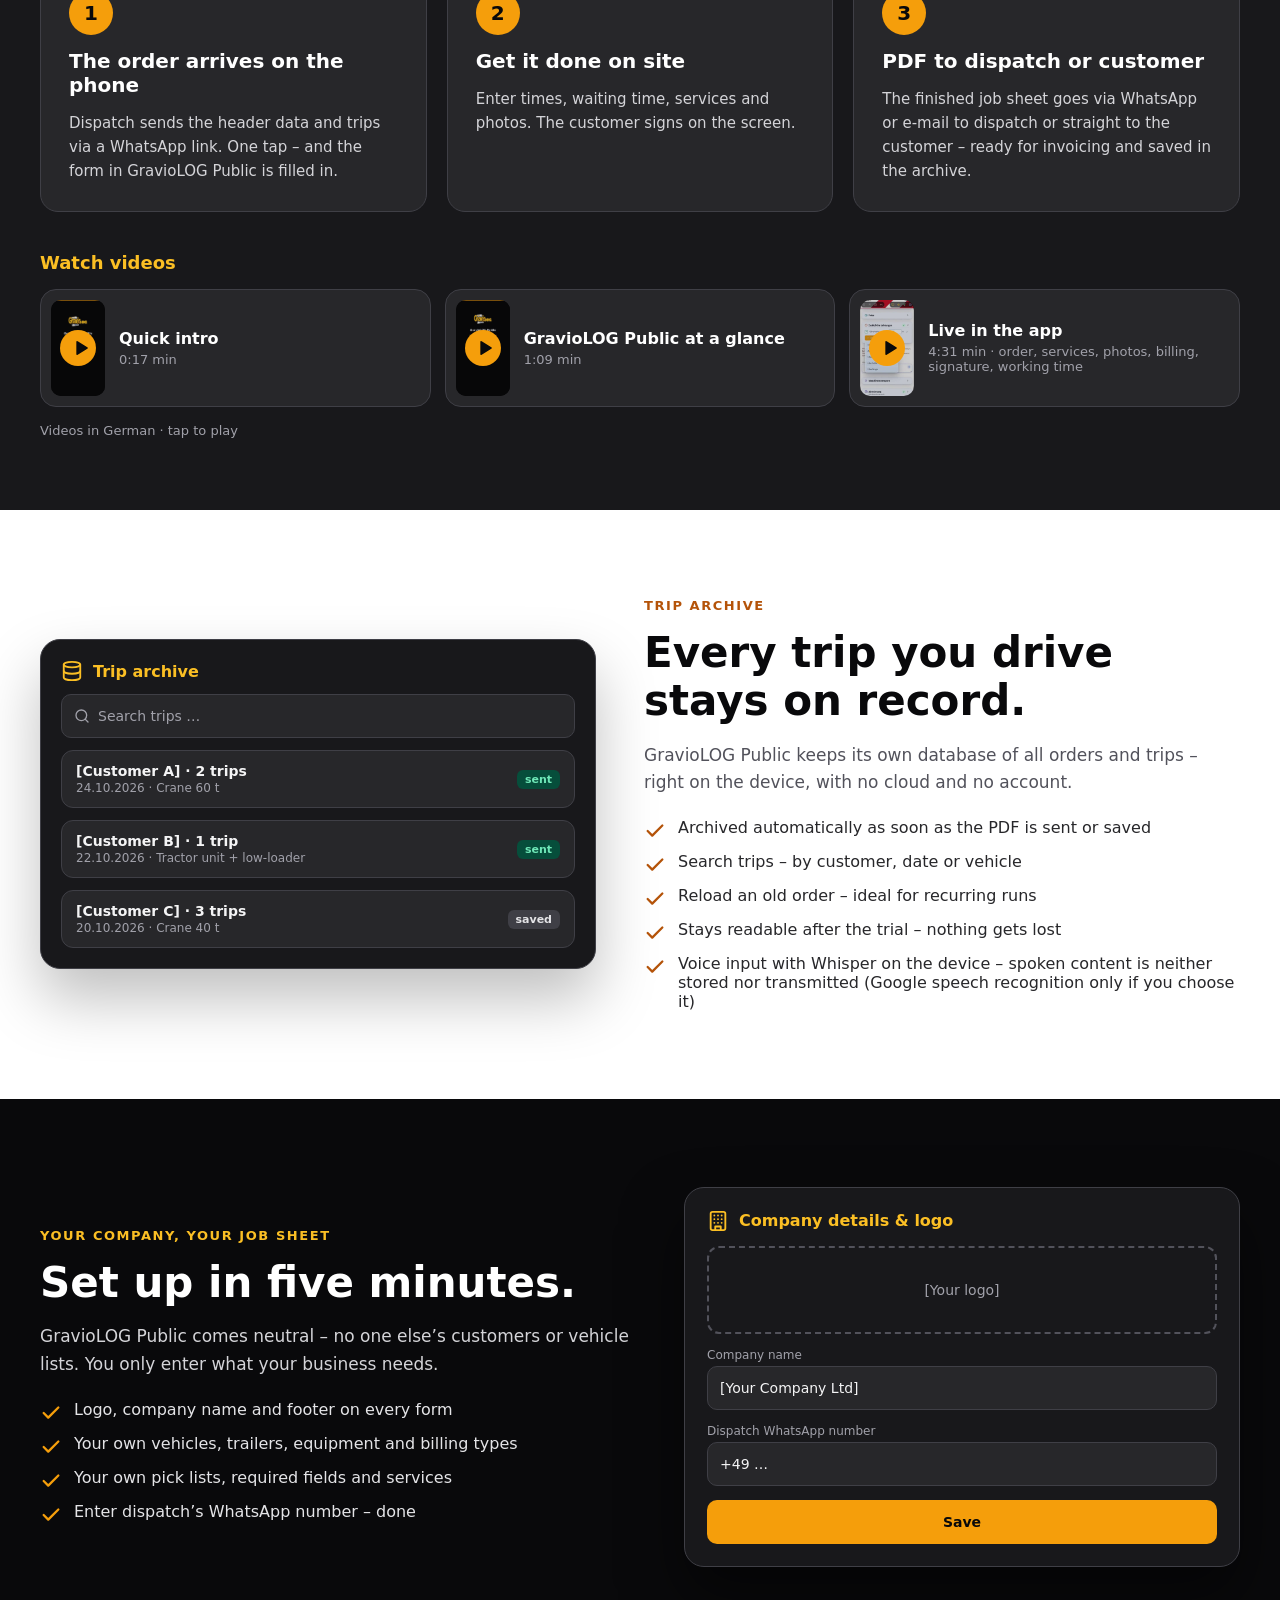
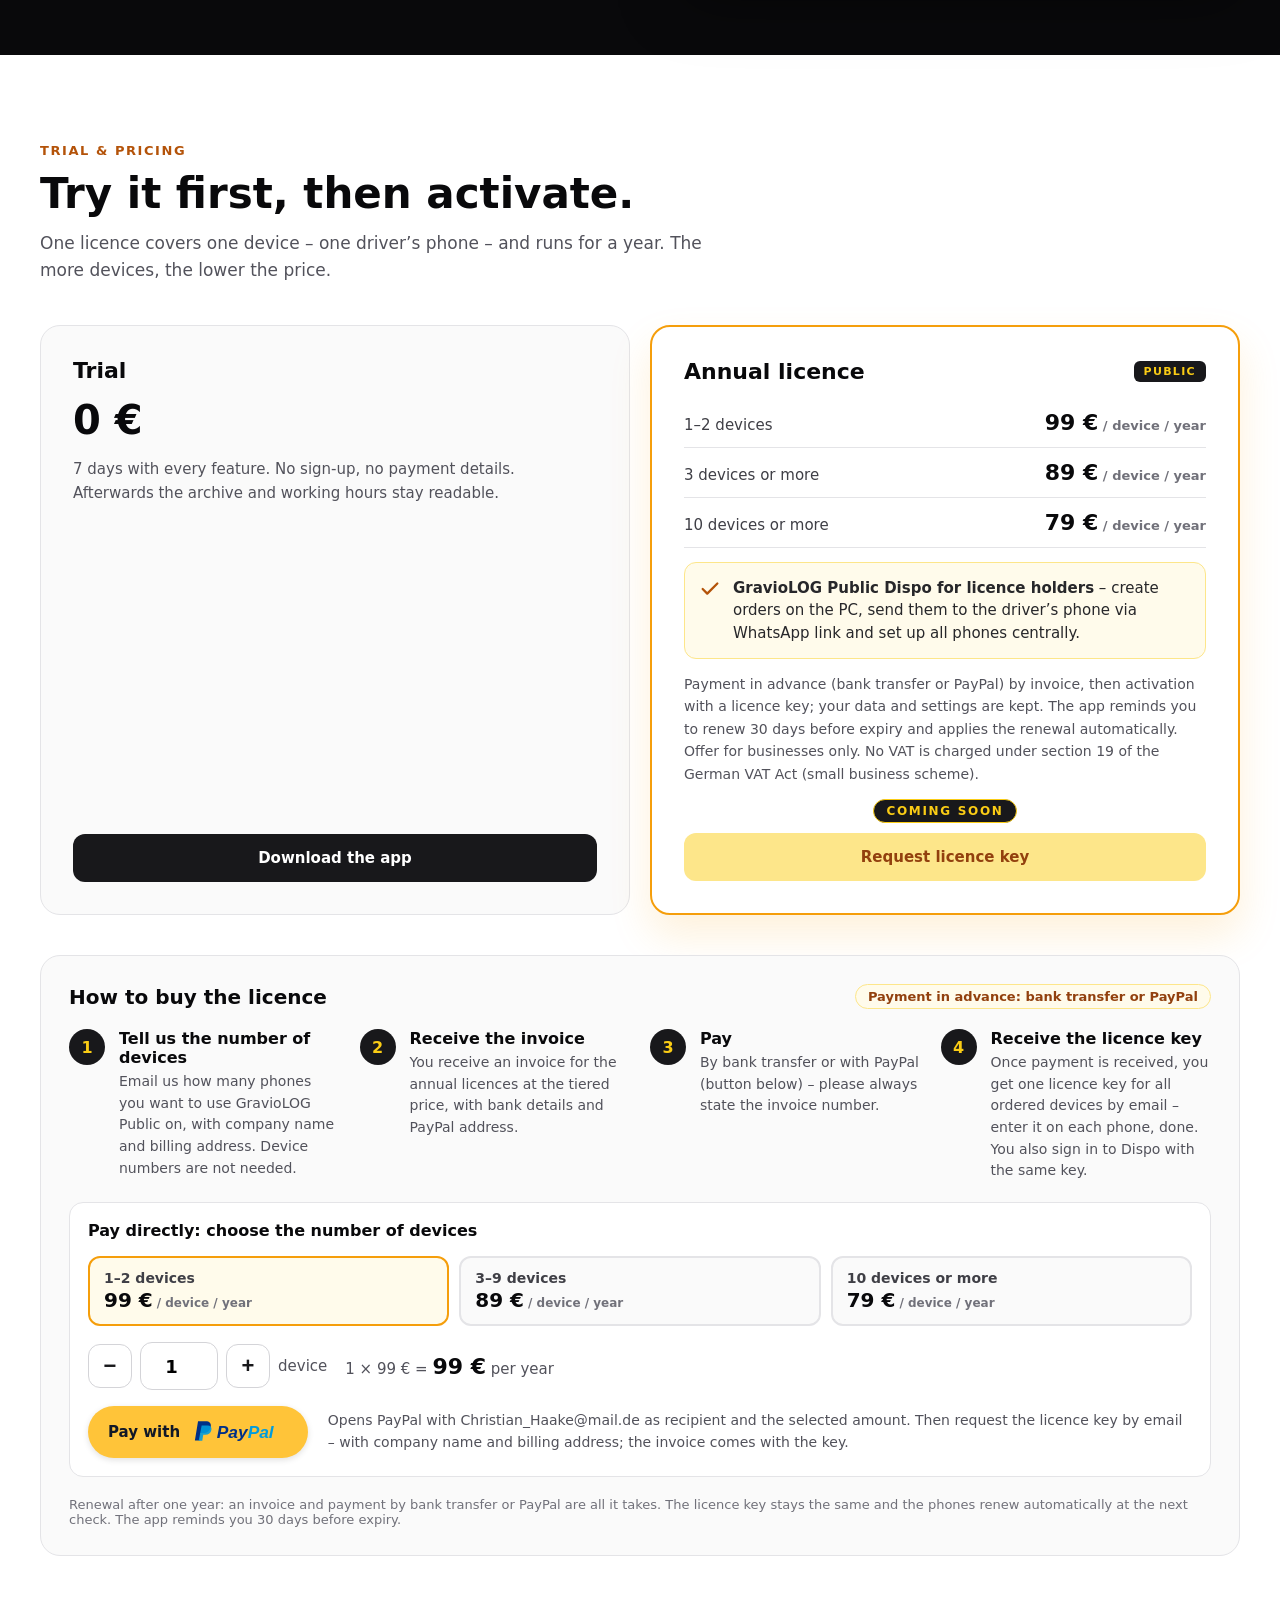
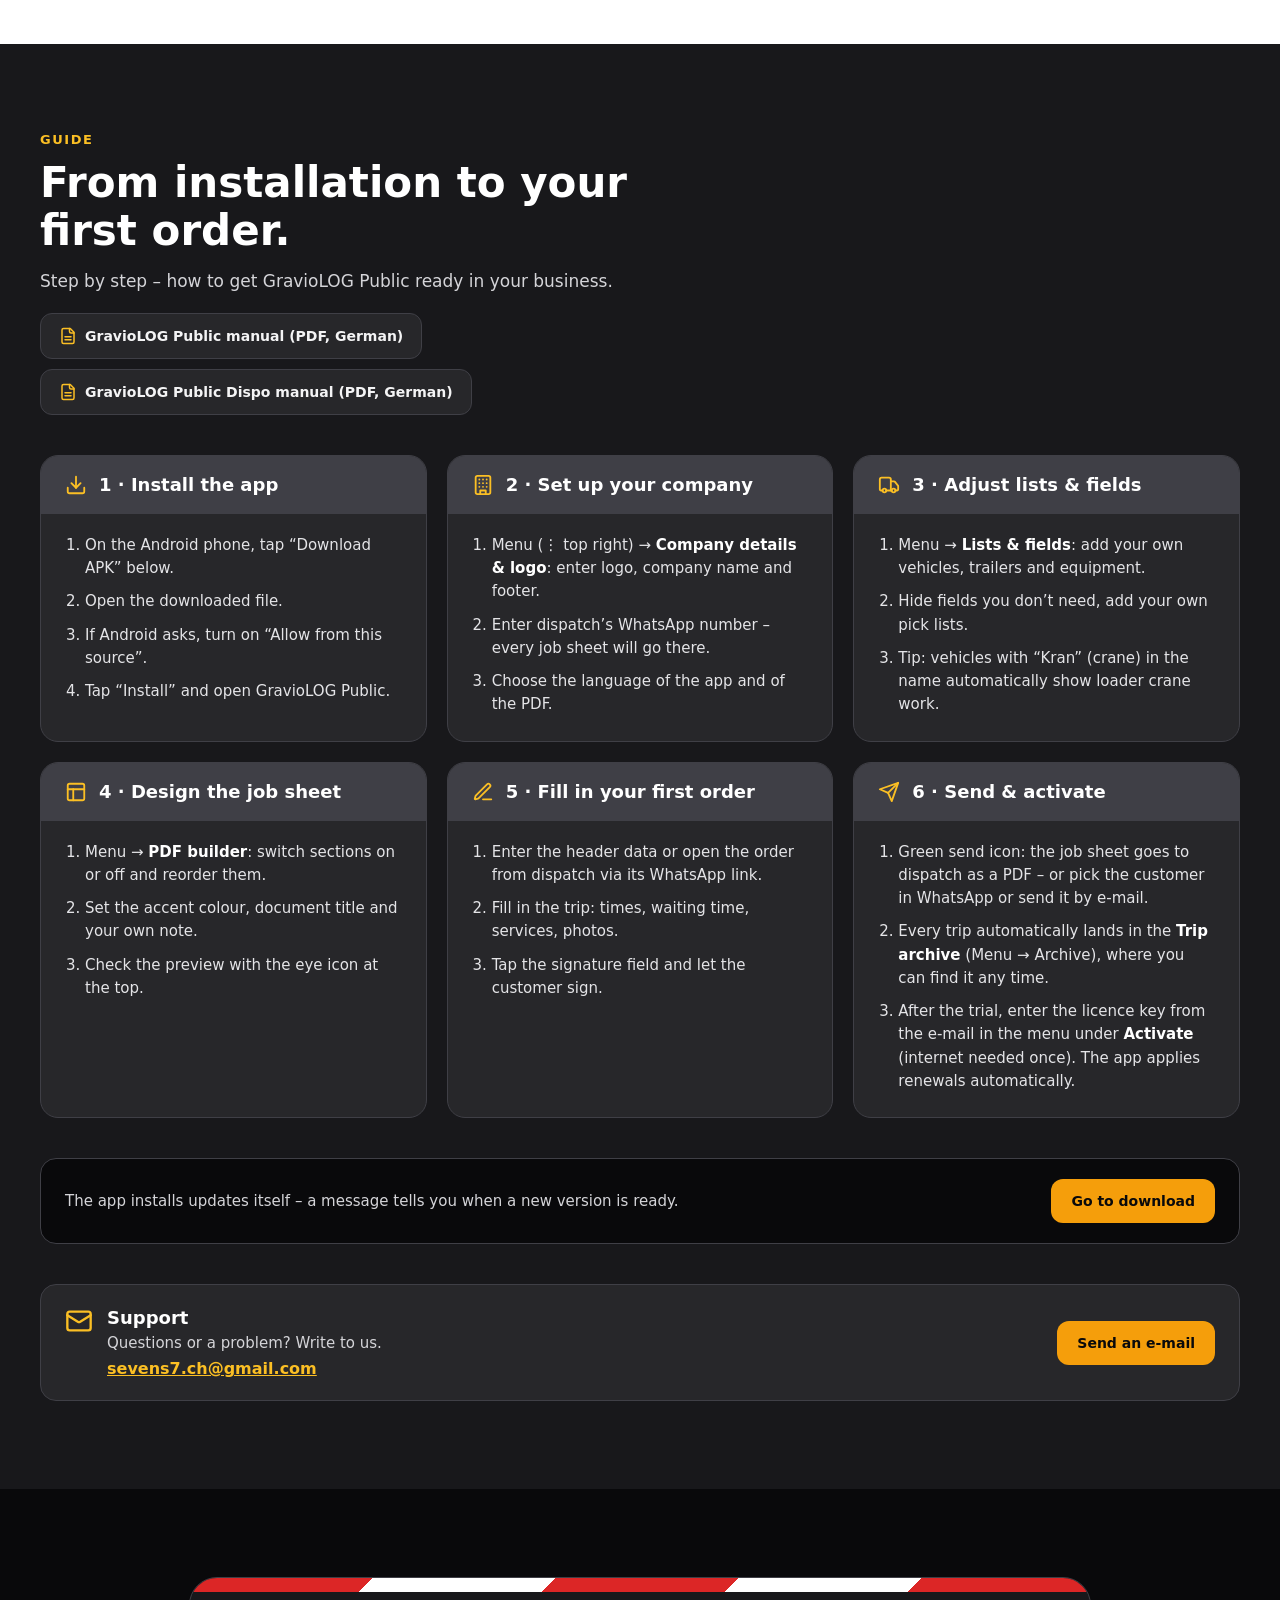
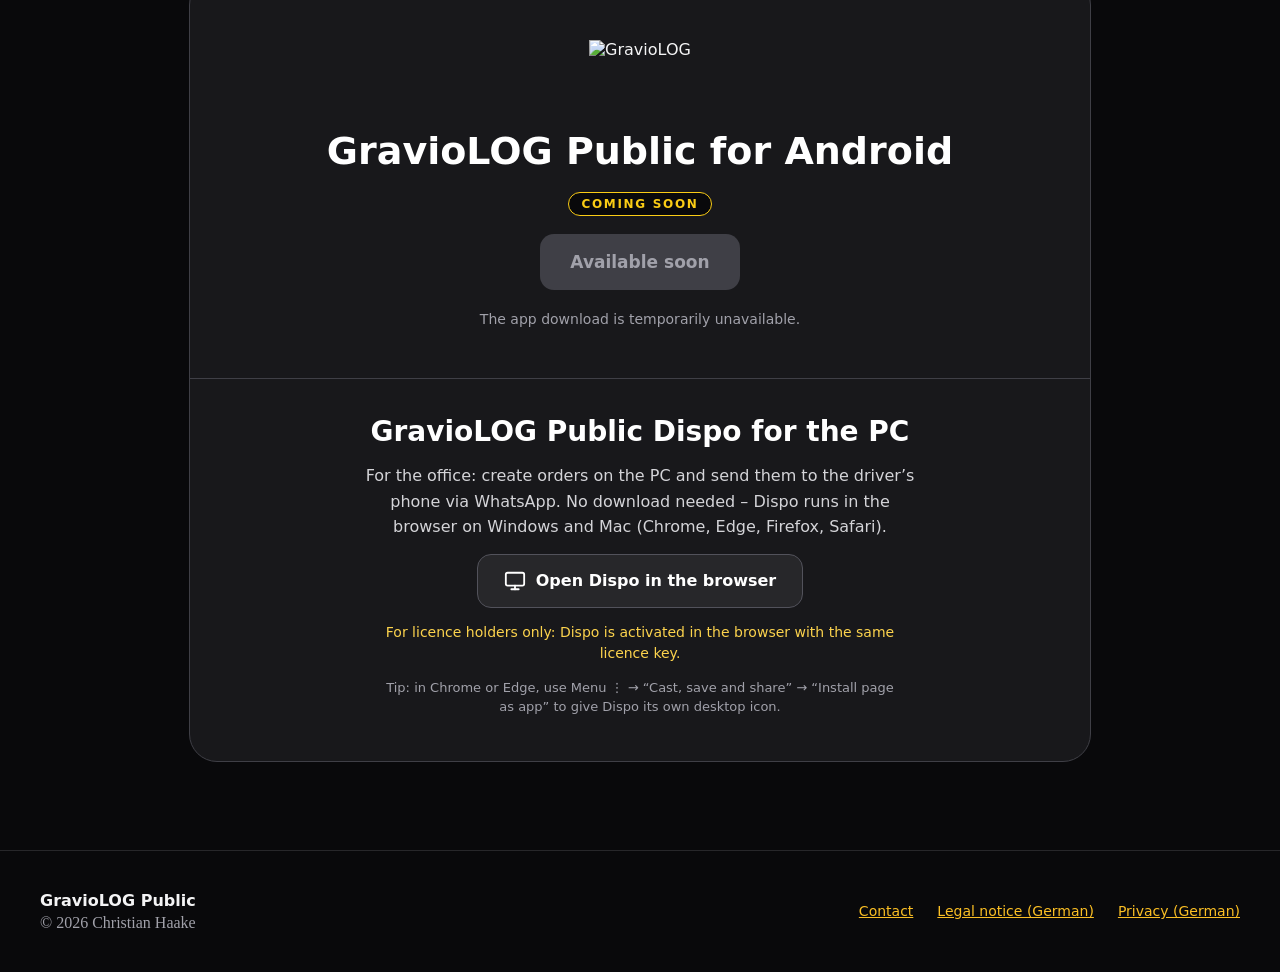
==== commit ac263cfd: "Videos klein: Leiste „Videos ansehen“ mit drei Kacheln, Abspielen im kleinen Fenster; neues Video „B" ====
--- a/en/index.html
+++ b/en/index.html
@@ -198,19 +198,6 @@
     </div>
   </section>
 
-  <!-- Präsentationsvideo (Überblick) -->
-  <section id="video" style="background: #18181b; padding: 88px 24px; border-bottom: 1px solid #27272a">
-    <div style="max-width: 1100px; margin: 0 auto; display: flex; flex-wrap: wrap; gap: 48px; align-items: center; justify-content: center">
-      <div style="flex: 1 1 420px; min-width: 0; display: flex; flex-direction: column; gap: 18px; max-width: 560px">
-        <span style="font-size: 13px; font-weight: 800; letter-spacing: .12em; color: #fbbf24">VIDEO</span>
-        <h2 style="margin: 0; font-size: clamp(28px, 3.6vw, 42px); line-height: 1.15; font-weight: 800; color: #ffffff">GravioLOG Public in 70 seconds.</h2>
-        <p style="margin: 0; font-size: 18px; line-height: 1.6; color: #d4d4d8">From soggy paper order forms to the finished PDF via WhatsApp: this is how drivers and dispatch work hand in hand with GravioLOG Public – and how you adapt the app to your company.</p>
-        <span style="font-size: 14px; color: #a1a1aa">Video in German · with sound</span>
-      </div>
-      <div style="width: 300px; max-width: 100%; border-radius: 30px; border: 8px solid #27272a; background: #000; overflow: hidden; box-shadow: 0 24px 50px rgba(0,0,0,.5)"><video controls playsinline preload="metadata" poster="../video/graviolog-ueberblick.jpg" title="GravioLOG Public im Überblick" style="display: block; width: 100%; height: auto; aspect-ratio: 9 / 16; background: #000"><source src="../video/graviolog-ueberblick.mp4" type="video/mp4"></video></div>
-    </div>
-  </section>
-
   <!-- Warnband als Trenner -->
   <div aria-hidden="true" style="height: 14px; background: repeating-linear-gradient(135deg, #f59e0b 0 22px, #18181b 22px 44px)"></div>
 
@@ -327,14 +314,13 @@
   </section>
 
   <!-- Ablauf -->
-  <section id="ablauf" style="background: #18181b; padding: 88px 24px">
+  <section id="ablauf" style="background: #18181b; padding: 88px 24px 40px">
     <div style="max-width: 1200px; margin: 0 auto; display: flex; flex-direction: column; gap: 48px">
       <div style="display: flex; flex-direction: column; gap: 12px; max-width: 680px">
         <span style="font-size: 13px; font-weight: 800; letter-spacing: .12em; color: #fbbf24">HOW IT WORKS</span>
         <h2 style="margin: 0; font-size: clamp(28px, 3.6vw, 42px); line-height: 1.15; font-weight: 800; color: #ffffff">Three steps instead of a paper trail.</h2>
       </div>
-      <div style="display: flex; flex-wrap: wrap; gap: 32px; align-items: center; justify-content: center">
-      <div style="flex: 1 1 560px; min-width: 0; display: grid; grid-template-columns: repeat(auto-fit, minmax(240px, 1fr)); gap: 20px">
+      <div style="display: grid; grid-template-columns: repeat(auto-fit, minmax(280px, 1fr)); gap: 20px">
         <div style="border-radius: 18px; background: #27272a; border: 1px solid #3f3f46; padding: 28px; display: flex; flex-direction: column; gap: 14px">
           <span style="width: 44px; height: 44px; border-radius: 999px; background: #f59e0b; color: #09090b; font-size: 20px; font-weight: 800; display: flex; align-items: center; justify-content: center">1</span>
           <h3 style="margin: 0; font-size: 20px; font-weight: 800; color: #ffffff">The order arrives on the phone</h3>
@@ -351,13 +337,53 @@
           <p style="margin: 0; font-size: 15px; line-height: 1.6; color: #d4d4d8">The finished job sheet goes via WhatsApp or e-mail to dispatch or straight to the customer – ready for invoicing and saved in the archive.</p>
         </div>
       </div>
-      <div style="flex: 0 1 240px; display: flex; flex-direction: column; align-items: center; gap: 10px">
-        <div style="width: 240px; max-width: 100%; border-radius: 30px; border: 8px solid #27272a; background: #000; overflow: hidden; box-shadow: 0 24px 50px rgba(0,0,0,.5)"><video controls playsinline preload="metadata" poster="../video/graviolog-kurz.jpg" title="GravioLOG Public kurz erklärt" style="display: block; width: 100%; height: auto; aspect-ratio: 9 / 16; background: #000"><source src="../video/graviolog-kurz.mp4" type="video/mp4"></video></div>
-        <span style="font-size: 14px; color: #a1a1aa">Quick intro · 17 seconds</span>
-      </div>
-      </div>
-    </div>
-  </section>
+    </div>
+  </section>
+  <!-- Videos (klein, Abspielen im kleinen Fenster) -->
+  <section id="video" style="background: #18181b; padding: 0 24px 72px">
+    <div style="max-width: 1200px; margin: 0 auto; display: flex; flex-direction: column; gap: 16px">
+      <h3 style="margin: 0; font-size: 18px; font-weight: 800; color: #fbbf24">Watch videos</h3>
+      <div style="display: grid; grid-template-columns: repeat(auto-fit, minmax(min(100%, 280px), 1fr)); gap: 14px">
+        <button type="button" class="vid-card" data-src="../video/graviolog-kurz.mp4" data-title="Quick intro" style="display: flex; align-items: center; gap: 14px; padding: 10px 16px 10px 10px; border-radius: 16px; background: #27272a; border: 1px solid #3f3f46; cursor: pointer; font: inherit; text-align: left; color: #f4f4f5">
+          <span style="position: relative; flex: none; width: 54px; height: 96px; border-radius: 10px; overflow: hidden; background: #000"><img src="../video/graviolog-kurz.jpg" alt="" width="54" height="96" loading="lazy" style="display: block; width: 100%; height: 100%; object-fit: cover; opacity: .8"><span style="position: absolute; inset: 0; display: flex; align-items: center; justify-content: center"><span style="width: 36px; height: 36px; border-radius: 999px; background: #f59e0b; color: #09090b; display: flex; align-items: center; justify-content: center"><svg viewBox="0 0 24 24" style="width: 22px; height: 22px; margin-left: 3px" fill="currentColor" aria-hidden="true"><path d="M8 5.5v13a1 1 0 0 0 1.5.86l10.5-6.5a1 1 0 0 0 0-1.72L9.5 4.64A1 1 0 0 0 8 5.5Z"></path></svg></span></span></span>
+          <span style="display: flex; flex-direction: column; gap: 4px; min-width: 0"><strong style="font-size: 16px; color: #ffffff">Quick intro</strong><span style="font-size: 13px; color: #a1a1aa">0:17 min</span></span>
+        </button>
+        <button type="button" class="vid-card" data-src="../video/graviolog-ueberblick.mp4" data-title="GravioLOG Public at a glance" style="display: flex; align-items: center; gap: 14px; padding: 10px 16px 10px 10px; border-radius: 16px; background: #27272a; border: 1px solid #3f3f46; cursor: pointer; font: inherit; text-align: left; color: #f4f4f5">
+          <span style="position: relative; flex: none; width: 54px; height: 96px; border-radius: 10px; overflow: hidden; background: #000"><img src="../video/graviolog-ueberblick.jpg" alt="" width="54" height="96" loading="lazy" style="display: block; width: 100%; height: 100%; object-fit: cover; opacity: .8"><span style="position: absolute; inset: 0; display: flex; align-items: center; justify-content: center"><span style="width: 36px; height: 36px; border-radius: 999px; background: #f59e0b; color: #09090b; display: flex; align-items: center; justify-content: center"><svg viewBox="0 0 24 24" style="width: 22px; height: 22px; margin-left: 3px" fill="currentColor" aria-hidden="true"><path d="M8 5.5v13a1 1 0 0 0 1.5.86l10.5-6.5a1 1 0 0 0 0-1.72L9.5 4.64A1 1 0 0 0 8 5.5Z"></path></svg></span></span></span>
+          <span style="display: flex; flex-direction: column; gap: 4px; min-width: 0"><strong style="font-size: 16px; color: #ffffff">GravioLOG Public at a glance</strong><span style="font-size: 13px; color: #a1a1aa">1:09 min</span></span>
+        </button>
+        <button type="button" class="vid-card" data-src="../video/graviolog-bedienung.mp4" data-title="Live in the app" style="display: flex; align-items: center; gap: 14px; padding: 10px 16px 10px 10px; border-radius: 16px; background: #27272a; border: 1px solid #3f3f46; cursor: pointer; font: inherit; text-align: left; color: #f4f4f5">
+          <span style="position: relative; flex: none; width: 54px; height: 96px; border-radius: 10px; overflow: hidden; background: #000"><img src="../video/graviolog-bedienung.jpg" alt="" width="54" height="96" loading="lazy" style="display: block; width: 100%; height: 100%; object-fit: cover; opacity: .8"><span style="position: absolute; inset: 0; display: flex; align-items: center; justify-content: center"><span style="width: 36px; height: 36px; border-radius: 999px; background: #f59e0b; color: #09090b; display: flex; align-items: center; justify-content: center"><svg viewBox="0 0 24 24" style="width: 22px; height: 22px; margin-left: 3px" fill="currentColor" aria-hidden="true"><path d="M8 5.5v13a1 1 0 0 0 1.5.86l10.5-6.5a1 1 0 0 0 0-1.72L9.5 4.64A1 1 0 0 0 8 5.5Z"></path></svg></span></span></span>
+          <span style="display: flex; flex-direction: column; gap: 4px; min-width: 0"><strong style="font-size: 16px; color: #ffffff">Live in the app</strong><span style="font-size: 13px; color: #a1a1aa">4:31 min · order, services, photos, billing, signature, working time</span></span>
+        </button>
+      </div>
+      <span style="font-size: 13px; color: #a1a1aa">Videos in German · tap to play</span>
+    </div>
+  </section>
+  <div id="vid-modal" role="dialog" aria-modal="true" aria-label="Video" style="position: fixed; inset: 0; z-index: 2147483000; background: rgba(0,0,0,.8); display: none; font-family: 'Open Sans', system-ui, sans-serif; align-items: center; justify-content: center; padding: 16px">
+    <div style="position: relative; width: min(340px, 100%); display: flex; flex-direction: column; gap: 8px">
+      <div style="display: flex; align-items: center; justify-content: space-between; gap: 12px"><strong id="vid-title" style="font-size: 15px; color: #ffffff"></strong><button type="button" id="vid-close" aria-label="Schließen" style="width: 40px; height: 40px; border-radius: 999px; border: 0; background: #27272a; color: #ffffff; font-size: 22px; cursor: pointer">×</button></div>
+      <video id="vid-player" controls playsinline preload="none" style="display: block; width: 100%; max-height: calc(100vh - 90px); aspect-ratio: 9 / 16; border-radius: 16px; background: #000"></video>
+    </div>
+  </div>
+<script>
+(function () {
+  var m = document.getElementById('vid-modal'), v = document.getElementById('vid-player'), t = document.getElementById('vid-title');
+  if (!m) return;
+  document.body.appendChild(m);
+  function close() { v.pause(); v.removeAttribute('src'); v.load(); m.style.display = 'none'; }
+  document.querySelectorAll('.vid-card').forEach(function (c) {
+    c.addEventListener('click', function () {
+      v.src = c.getAttribute('data-src'); v.poster = c.querySelector('img').src;
+      t.textContent = c.querySelector('strong').textContent; m.style.display = 'flex';
+      var p = v.play(); if (p && p.catch) p.catch(function () {});
+    });
+  });
+  document.getElementById('vid-close').addEventListener('click', close);
+  m.addEventListener('click', function (e) { if (e.target === m) close(); });
+  document.addEventListener('keydown', function (e) { if (e.key === 'Escape' && m.style.display === 'flex') close(); });
+})();
+</script>
 
   <!-- Tour-Archiv -->
   <section id="archiv" style="background: #ffffff; color: #18181b; padding: 88px 24px">
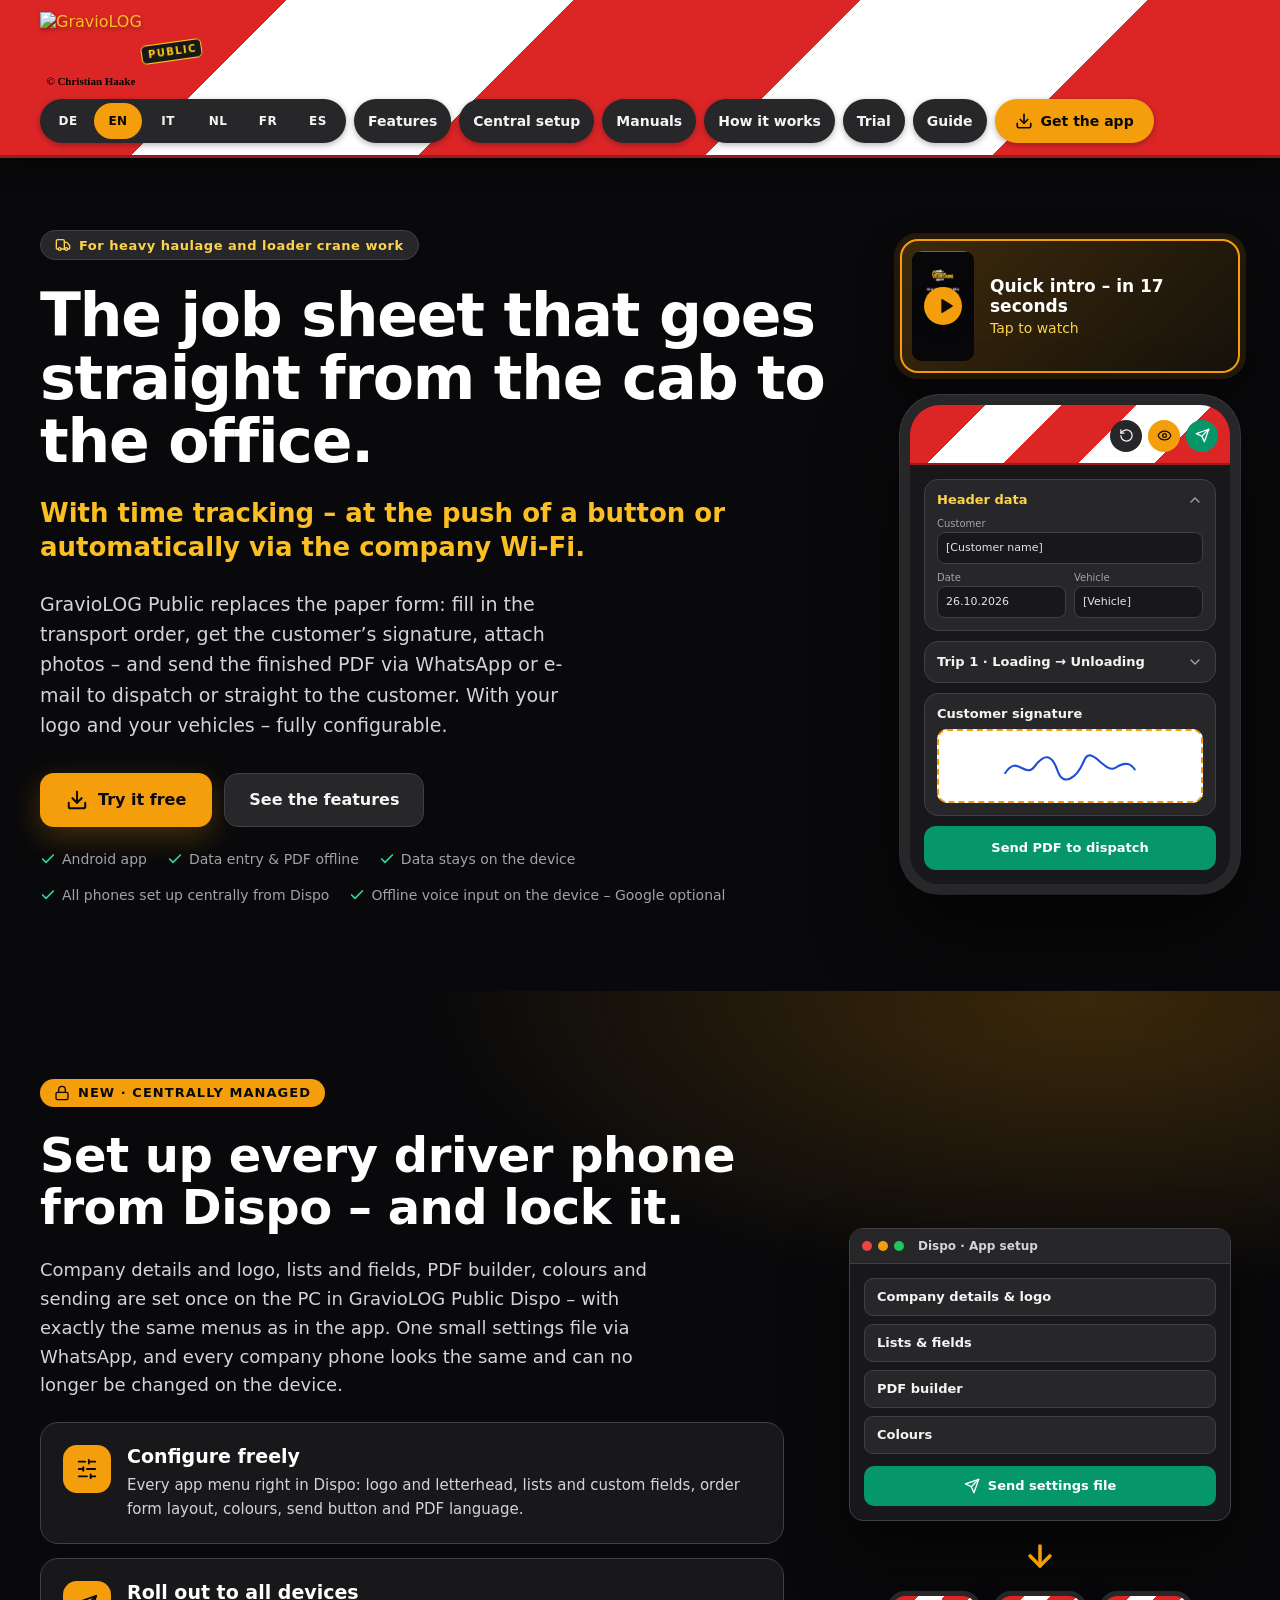
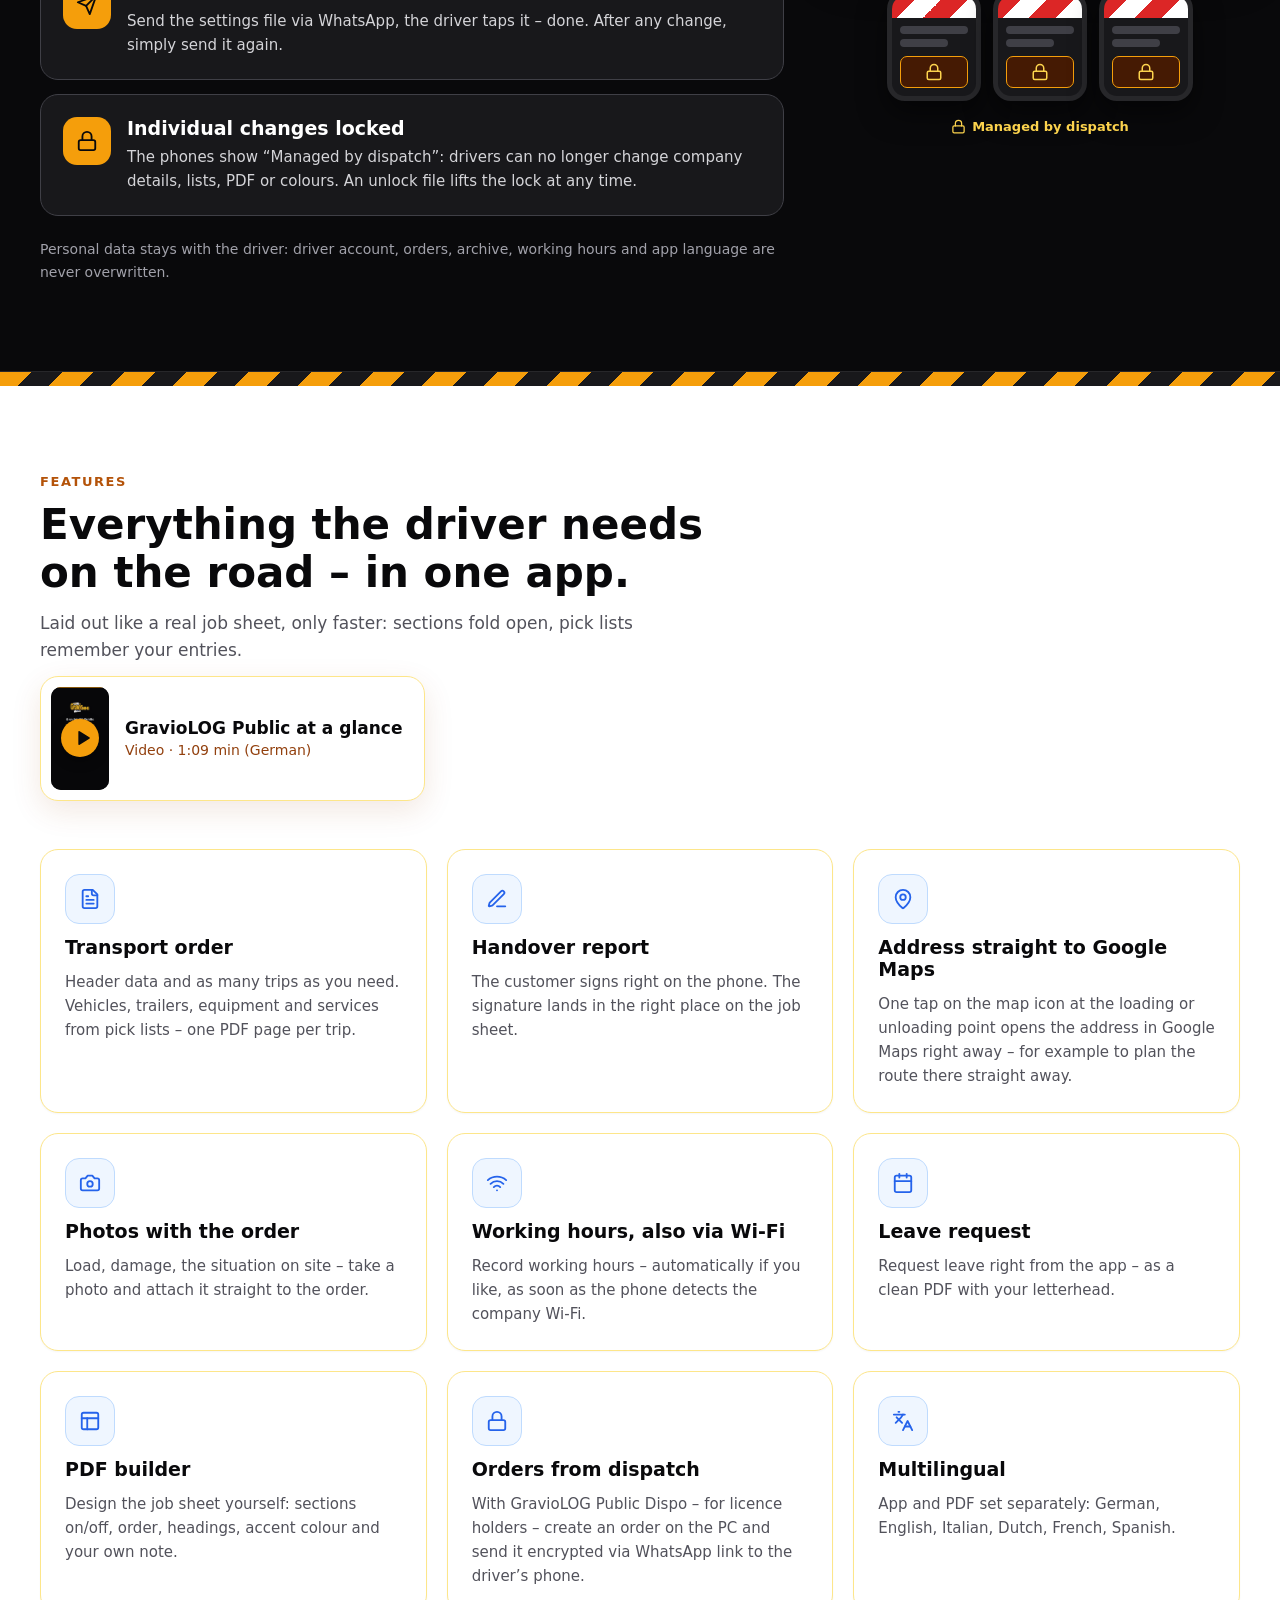
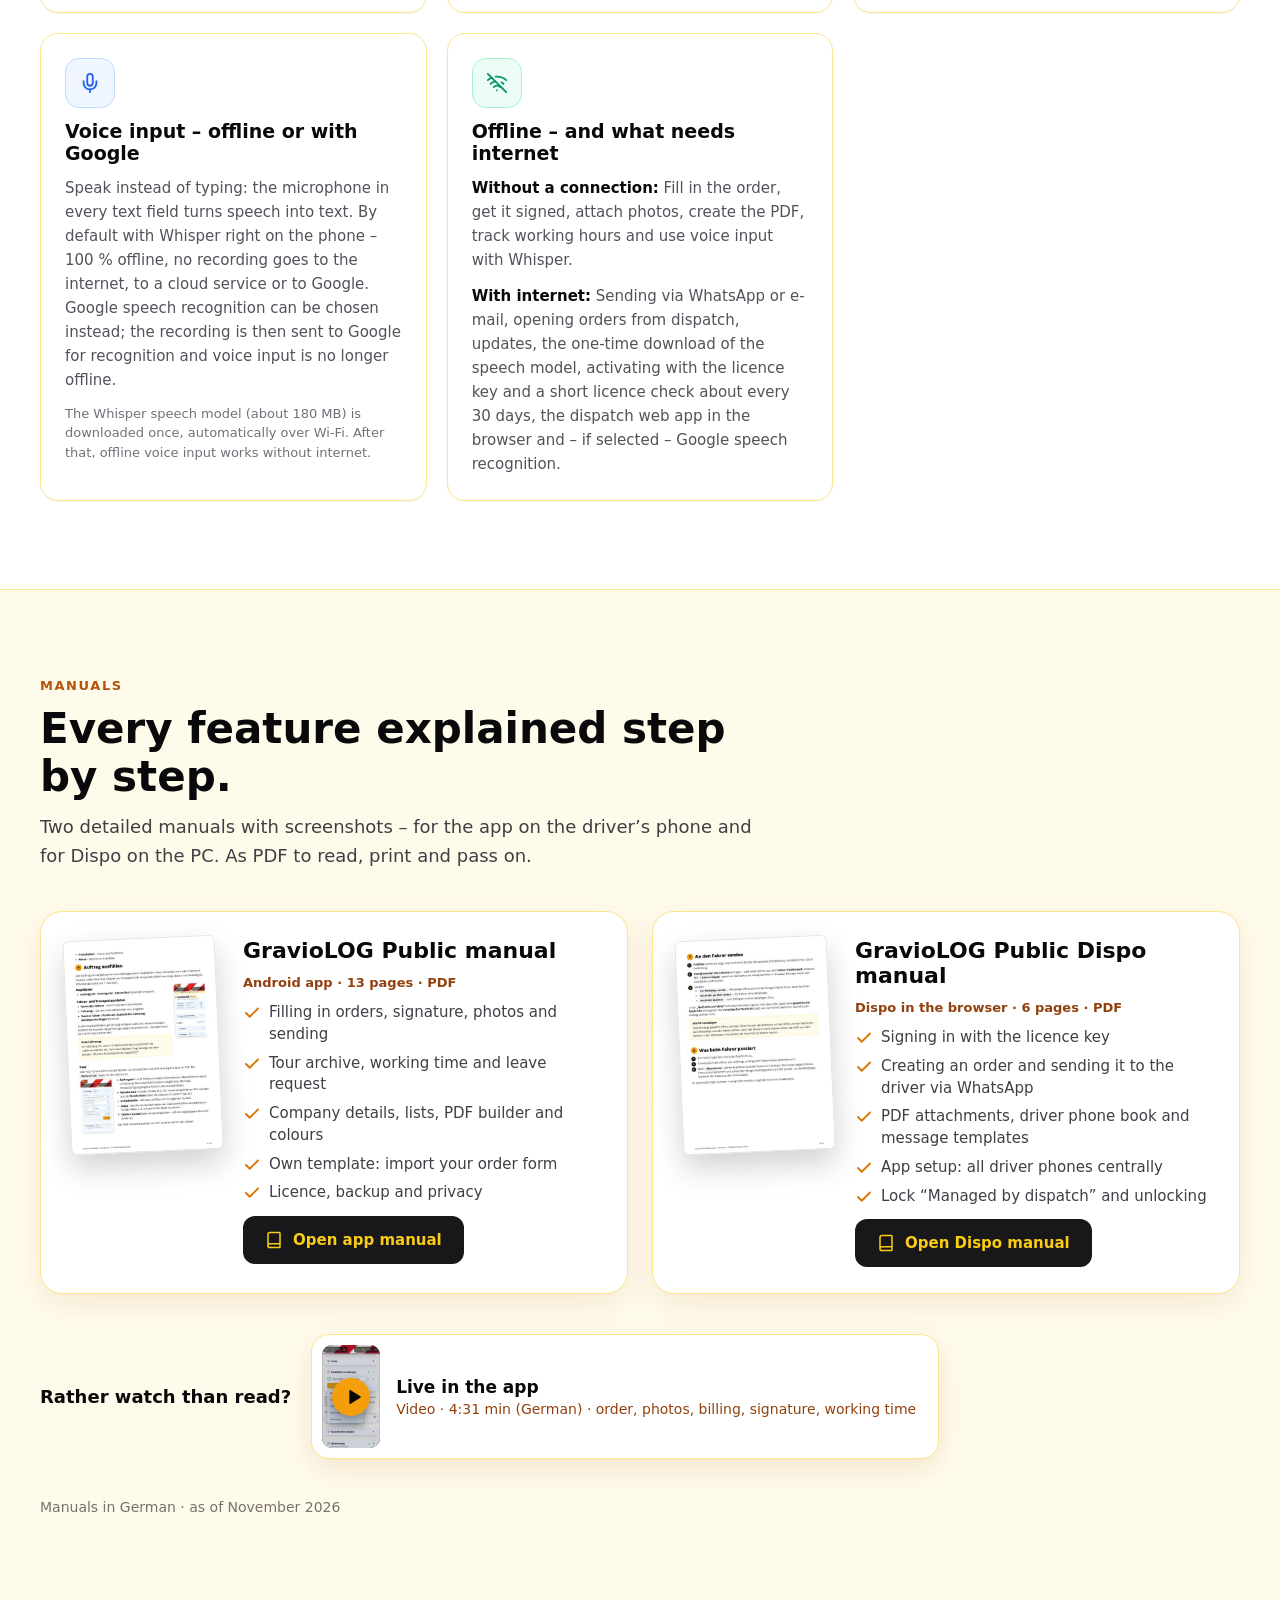
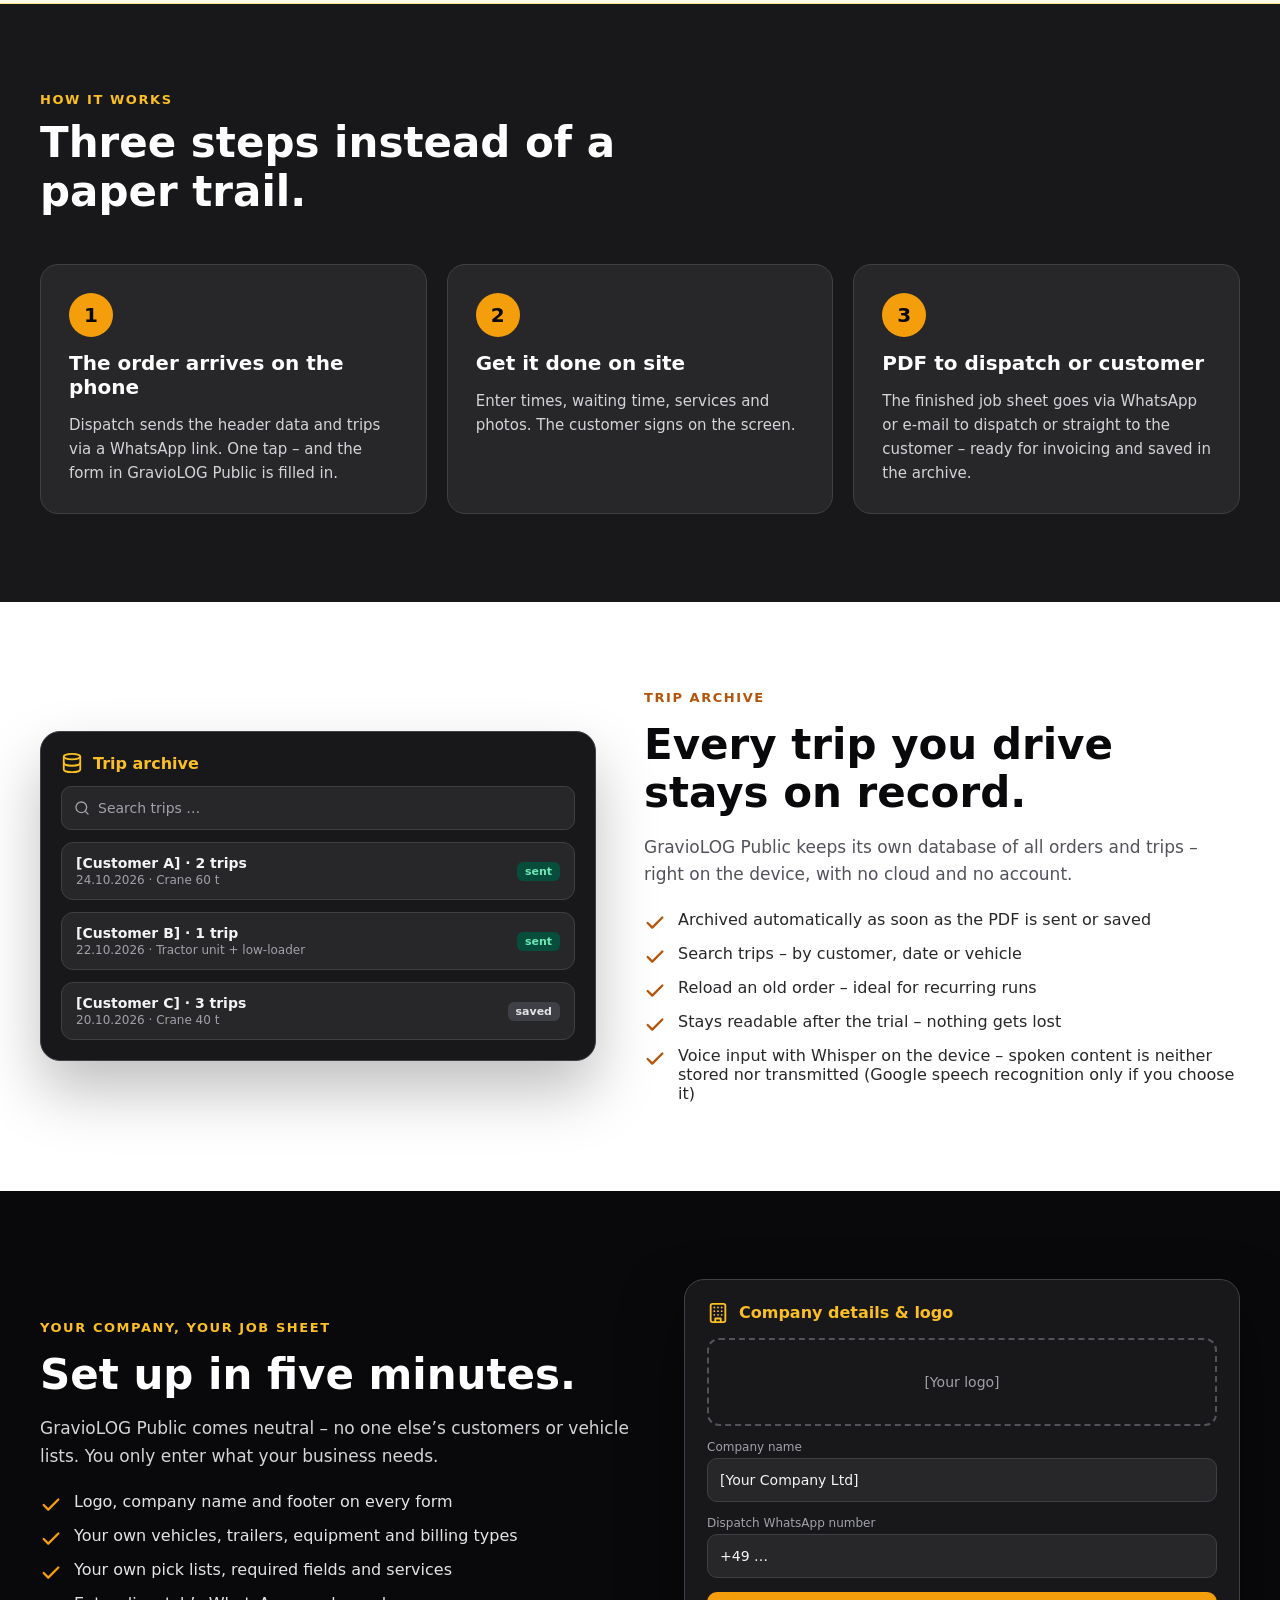
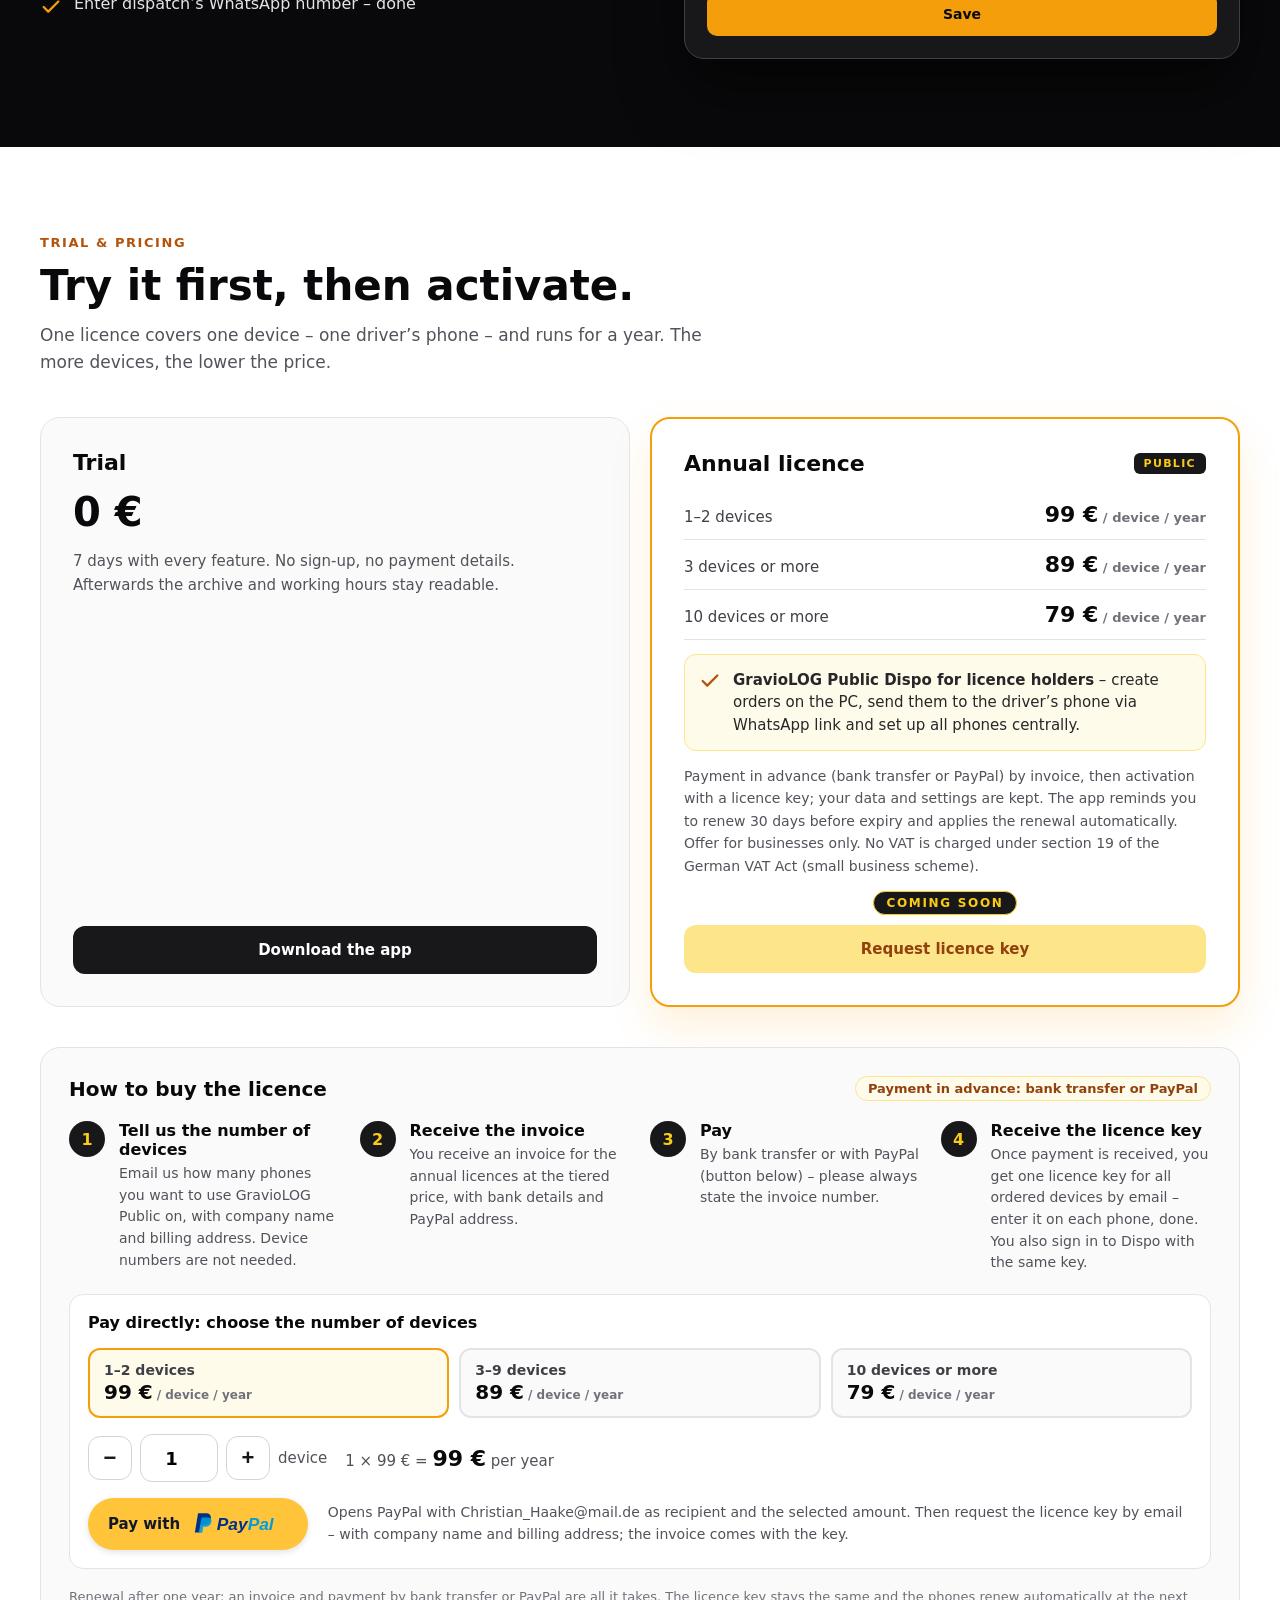
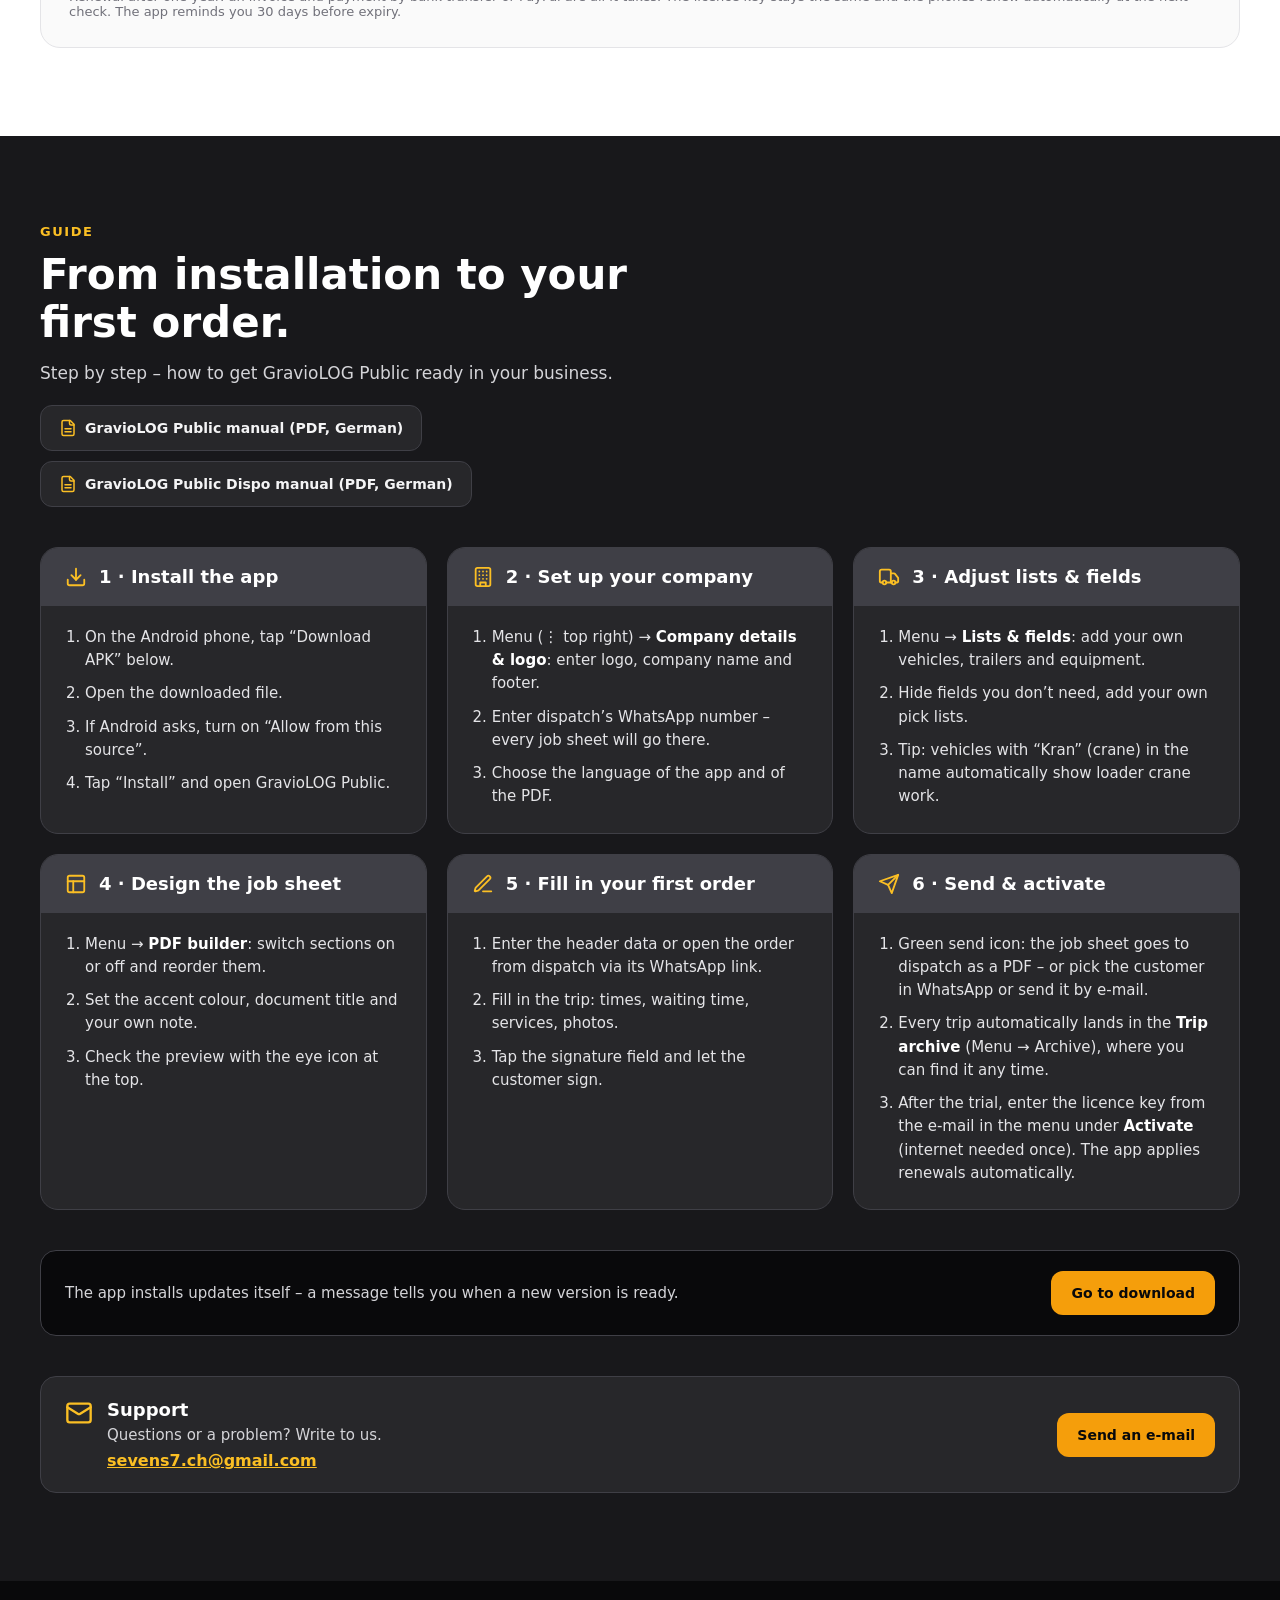
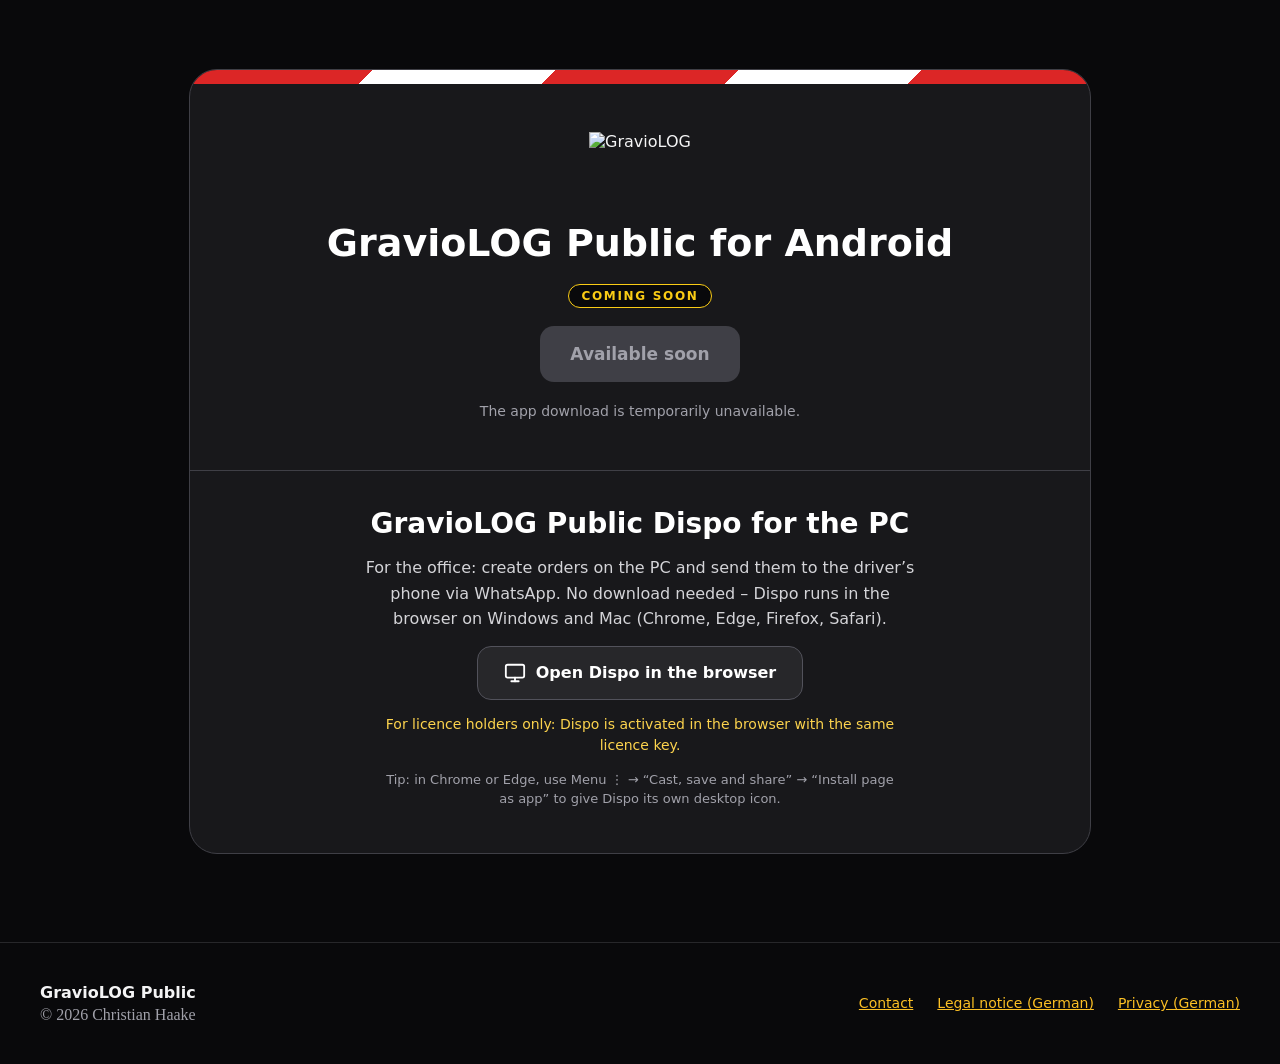
==== commit d7093342: "Videos verteilt: „Kurz erklärt“ hervorgehoben im Startbereich, „Überblick“ bei den Funktionen, „Bedi" ====
--- a/en/index.html
+++ b/en/index.html
@@ -13,7 +13,7 @@
 <link rel="icon" href="../logo.png">
 <style>
 @font-face{font-family:'Open Sans';src:url('../fonts/OpenSans-Variable.ttf') format('truetype');font-weight:300 800;font-display:swap}
-html{scroll-behavior:smooth;scroll-padding-top:100px}@media (max-width:760px){body>div>header{position:static!important}}body{margin:0;background:#09090b}
+html{scroll-behavior:smooth;scroll-padding-top:100px}.vid-hero-m{display:none!important}@media (max-width:860px){.vid-hero-m{display:inline-flex!important}.vid-hero-d{display:none!important}}@media (max-width:760px){body>div>header{position:static!important}}body{margin:0;background:#09090b}
 a{color:#fbbf24}a:hover{color:#fcd34d}
 svg.ic{width:22px;height:22px;flex-shrink:0}
 </style>
@@ -56,6 +56,7 @@
         </span>
         <h1 style="margin: 0; font-size: clamp(36px, 5vw, 60px); line-height: 1.05; font-weight: 800; letter-spacing: -.02em; color: #ffffff">The job sheet that goes straight from the cab to the office.</h1>
         <p style="margin: 0; font-size: clamp(20px, 2.4vw, 26px); line-height: 1.3; font-weight: 700; color: #fbbf24">With time tracking – at the push of a button or automatically via the company Wi-Fi.</p>
+        <button type="button" class="vid-card vid-hero-m" data-src="../video/graviolog-kurz.mp4" style="align-self: flex-start; display: inline-flex; align-items: center; gap: 16px; max-width: 100%; padding: 10px 22px 10px 10px; border-radius: 18px; background: linear-gradient(135deg, rgba(245,158,11,.22), rgba(245,158,11,.06)); border: 2px solid #f59e0b; box-shadow: 0 0 0 6px rgba(245,158,11,.12), 0 16px 40px rgba(0,0,0,.45); color: #ffffff; cursor: pointer; font: inherit; text-align: left"><span style="position: relative; flex: none; width: 62px; height: 110px; border-radius: 10px; overflow: hidden; background: #000"><img src="../video/graviolog-kurz.jpg" alt="" width="62" height="110" loading="lazy" style="display: block; width: 100%; height: 100%; object-fit: cover; opacity: .85"><span style="position: absolute; inset: 0; display: flex; align-items: center; justify-content: center"><span style="width: 38px; height: 38px; border-radius: 999px; background: #f59e0b; color: #09090b; display: flex; align-items: center; justify-content: center; box-shadow: 0 4px 12px rgba(0,0,0,.4)"><svg viewBox="0 0 24 24" style="width: 22px; height: 22px; margin-left: 3px" fill="currentColor" aria-hidden="true"><path d="M8 5.5v13a1 1 0 0 0 1.5.86l10.5-6.5a1 1 0 0 0 0-1.72L9.5 4.64A1 1 0 0 0 8 5.5Z"></path></svg></span></span></span><span style="display: flex; flex-direction: column; gap: 4px; min-width: 0"><strong style="font-size: 17px; color: #ffffff">Quick intro – in 17 seconds</strong><span style="font-size: 14px; color: #fcd34d">Tap to watch</span></span></button>
         <p style="margin: 0; font-size: 19px; line-height: 1.6; color: #d4d4d8; max-width: 560px">GravioLOG Public replaces the paper form: fill in the transport order, get the customer’s signature, attach photos – and send the finished PDF via WhatsApp or e-mail to dispatch or straight to the customer. With your logo and your vehicles – fully configurable.</p>
         <div style="display: flex; flex-wrap: wrap; gap: 12px; padding-top: 8px">
           <a href="#download" style="display: inline-flex; align-items: center; gap: 10px; min-height: 52px; padding: 0 26px; border-radius: 14px; background: #f59e0b; color: #09090b; font-size: 16px; font-weight: 800; text-decoration: none; box-shadow: 0 10px 30px rgba(245,158,11,.25)">
@@ -73,8 +74,9 @@
         </div>
       </div>
 
-      <!-- Handy-Mockup der App -->
-      <div style="flex: 0 1 340px; min-width: 0; display: flex; justify-content: center">
+      <!-- Handy-Mockup der App, darüber das Kurzvideo (hervorgehoben) -->
+      <div style="flex: 0 1 340px; min-width: 0; display: flex; flex-direction: column; align-items: center; gap: 22px">
+        <button type="button" class="vid-card vid-hero-d" data-src="../video/graviolog-kurz.mp4" style="align-self: center; display: inline-flex; align-items: center; gap: 16px; max-width: 100%; padding: 10px 22px 10px 10px; border-radius: 18px; background: linear-gradient(135deg, rgba(245,158,11,.22), rgba(245,158,11,.06)); border: 2px solid #f59e0b; box-shadow: 0 0 0 6px rgba(245,158,11,.12), 0 16px 40px rgba(0,0,0,.45); color: #ffffff; cursor: pointer; font: inherit; text-align: left"><span style="position: relative; flex: none; width: 62px; height: 110px; border-radius: 10px; overflow: hidden; background: #000"><img src="../video/graviolog-kurz.jpg" alt="" width="62" height="110" loading="lazy" style="display: block; width: 100%; height: 100%; object-fit: cover; opacity: .85"><span style="position: absolute; inset: 0; display: flex; align-items: center; justify-content: center"><span style="width: 38px; height: 38px; border-radius: 999px; background: #f59e0b; color: #09090b; display: flex; align-items: center; justify-content: center; box-shadow: 0 4px 12px rgba(0,0,0,.4)"><svg viewBox="0 0 24 24" style="width: 22px; height: 22px; margin-left: 3px" fill="currentColor" aria-hidden="true"><path d="M8 5.5v13a1 1 0 0 0 1.5.86l10.5-6.5a1 1 0 0 0 0-1.72L9.5 4.64A1 1 0 0 0 8 5.5Z"></path></svg></span></span></span><span style="display: flex; flex-direction: column; gap: 4px; min-width: 0"><strong style="font-size: 17px; color: #ffffff">Quick intro – in 17 seconds</strong><span style="font-size: 14px; color: #fcd34d">Tap to watch</span></span></button>
         <div style="width: 320px; max-width: 100%; border-radius: 40px; background: #18181b; border: 10px solid #27272a; box-shadow: 0 40px 80px rgba(0,0,0,.6), 0 0 0 1px #3f3f46; overflow: hidden">
           <div style="background: linear-gradient(135deg, #dc2626 0 20%, #ffffff 20% 40%, #dc2626 40% 60%, #ffffff 60% 80%, #dc2626 80% 100%); border-bottom: 2px solid #991b1b; padding: 14px 12px 10px; display: flex; align-items: center; justify-content: space-between">
             <img src="../logo.png" alt="" style="height: 34px; width: auto">
@@ -208,6 +210,7 @@
         <span style="font-size: 13px; font-weight: 800; letter-spacing: .12em; color: #b45309">FEATURES</span>
         <h2 style="margin: 0; font-size: clamp(28px, 3.6vw, 42px); line-height: 1.15; font-weight: 800; color: #09090b">Everything the driver needs on the road – in one app.</h2>
         <p style="margin: 0; font-size: 17px; line-height: 1.6; color: #52525b">Laid out like a real job sheet, only faster: sections fold open, pick lists remember your entries.</p>
+        <button type="button" class="vid-card" data-src="../video/graviolog-ueberblick.mp4" style="align-self: flex-start; display: inline-flex; align-items: center; gap: 16px; max-width: 100%; padding: 10px 22px 10px 10px; border-radius: 18px; background: #ffffff; border: 1px solid #fde68a; box-shadow: 0 10px 30px rgba(146,64,14,.12); color: #09090b; cursor: pointer; font: inherit; text-align: left"><span style="position: relative; flex: none; width: 58px; height: 103px; border-radius: 10px; overflow: hidden; background: #000"><img src="../video/graviolog-ueberblick.jpg" alt="" width="58" height="103" loading="lazy" style="display: block; width: 100%; height: 100%; object-fit: cover; opacity: .85"><span style="position: absolute; inset: 0; display: flex; align-items: center; justify-content: center"><span style="width: 38px; height: 38px; border-radius: 999px; background: #f59e0b; color: #09090b; display: flex; align-items: center; justify-content: center; box-shadow: 0 4px 12px rgba(0,0,0,.4)"><svg viewBox="0 0 24 24" style="width: 22px; height: 22px; margin-left: 3px" fill="currentColor" aria-hidden="true"><path d="M8 5.5v13a1 1 0 0 0 1.5.86l10.5-6.5a1 1 0 0 0 0-1.72L9.5 4.64A1 1 0 0 0 8 5.5Z"></path></svg></span></span></span><span style="display: flex; flex-direction: column; gap: 4px; min-width: 0"><strong style="font-size: 17px; color: #09090b">GravioLOG Public at a glance</strong><span style="font-size: 14px; color: #92400e">Video · 1:09 min (German)</span></span></button>
       </div>
       <div style="display: grid; grid-template-columns: repeat(auto-fit, minmax(300px, 1fr)); gap: 20px">
 
@@ -309,12 +312,16 @@
           </div>
         </div>
       </div>
+      <div style="display: flex; flex-wrap: wrap; align-items: center; gap: 12px 20px">
+        <strong style="font-size: 18px; color: #09090b">Rather watch than read?</strong>
+        <button type="button" class="vid-card" data-src="../video/graviolog-bedienung.mp4" style="align-self: flex-start; display: inline-flex; align-items: center; gap: 16px; max-width: 100%; padding: 10px 22px 10px 10px; border-radius: 18px; background: #ffffff; border: 1px solid #fde68a; box-shadow: 0 10px 30px rgba(146,64,14,.12); color: #09090b; cursor: pointer; font: inherit; text-align: left"><span style="position: relative; flex: none; width: 58px; height: 103px; border-radius: 10px; overflow: hidden; background: #000"><img src="../video/graviolog-bedienung.jpg" alt="" width="58" height="103" loading="lazy" style="display: block; width: 100%; height: 100%; object-fit: cover; opacity: .85"><span style="position: absolute; inset: 0; display: flex; align-items: center; justify-content: center"><span style="width: 38px; height: 38px; border-radius: 999px; background: #f59e0b; color: #09090b; display: flex; align-items: center; justify-content: center; box-shadow: 0 4px 12px rgba(0,0,0,.4)"><svg viewBox="0 0 24 24" style="width: 22px; height: 22px; margin-left: 3px" fill="currentColor" aria-hidden="true"><path d="M8 5.5v13a1 1 0 0 0 1.5.86l10.5-6.5a1 1 0 0 0 0-1.72L9.5 4.64A1 1 0 0 0 8 5.5Z"></path></svg></span></span></span><span style="display: flex; flex-direction: column; gap: 4px; min-width: 0"><strong style="font-size: 17px; color: #09090b">Live in the app</strong><span style="font-size: 14px; color: #92400e">Video · 4:31 min (German) · order, photos, billing, signature, working time</span></span></button>
+      </div>
       <span style="font-size: 14px; color: #78716c">Manuals in German · as of November 2026</span>
     </div>
   </section>
 
   <!-- Ablauf -->
-  <section id="ablauf" style="background: #18181b; padding: 88px 24px 40px">
+  <section id="ablauf" style="background: #18181b; padding: 88px 24px">
     <div style="max-width: 1200px; margin: 0 auto; display: flex; flex-direction: column; gap: 48px">
       <div style="display: flex; flex-direction: column; gap: 12px; max-width: 680px">
         <span style="font-size: 13px; font-weight: 800; letter-spacing: .12em; color: #fbbf24">HOW IT WORKS</span>
@@ -339,51 +346,6 @@
       </div>
     </div>
   </section>
-  <!-- Videos (klein, Abspielen im kleinen Fenster) -->
-  <section id="video" style="background: #18181b; padding: 0 24px 72px">
-    <div style="max-width: 1200px; margin: 0 auto; display: flex; flex-direction: column; gap: 16px">
-      <h3 style="margin: 0; font-size: 18px; font-weight: 800; color: #fbbf24">Watch videos</h3>
-      <div style="display: grid; grid-template-columns: repeat(auto-fit, minmax(min(100%, 280px), 1fr)); gap: 14px">
-        <button type="button" class="vid-card" data-src="../video/graviolog-kurz.mp4" data-title="Quick intro" style="display: flex; align-items: center; gap: 14px; padding: 10px 16px 10px 10px; border-radius: 16px; background: #27272a; border: 1px solid #3f3f46; cursor: pointer; font: inherit; text-align: left; color: #f4f4f5">
-          <span style="position: relative; flex: none; width: 54px; height: 96px; border-radius: 10px; overflow: hidden; background: #000"><img src="../video/graviolog-kurz.jpg" alt="" width="54" height="96" loading="lazy" style="display: block; width: 100%; height: 100%; object-fit: cover; opacity: .8"><span style="position: absolute; inset: 0; display: flex; align-items: center; justify-content: center"><span style="width: 36px; height: 36px; border-radius: 999px; background: #f59e0b; color: #09090b; display: flex; align-items: center; justify-content: center"><svg viewBox="0 0 24 24" style="width: 22px; height: 22px; margin-left: 3px" fill="currentColor" aria-hidden="true"><path d="M8 5.5v13a1 1 0 0 0 1.5.86l10.5-6.5a1 1 0 0 0 0-1.72L9.5 4.64A1 1 0 0 0 8 5.5Z"></path></svg></span></span></span>
-          <span style="display: flex; flex-direction: column; gap: 4px; min-width: 0"><strong style="font-size: 16px; color: #ffffff">Quick intro</strong><span style="font-size: 13px; color: #a1a1aa">0:17 min</span></span>
-        </button>
-        <button type="button" class="vid-card" data-src="../video/graviolog-ueberblick.mp4" data-title="GravioLOG Public at a glance" style="display: flex; align-items: center; gap: 14px; padding: 10px 16px 10px 10px; border-radius: 16px; background: #27272a; border: 1px solid #3f3f46; cursor: pointer; font: inherit; text-align: left; color: #f4f4f5">
-          <span style="position: relative; flex: none; width: 54px; height: 96px; border-radius: 10px; overflow: hidden; background: #000"><img src="../video/graviolog-ueberblick.jpg" alt="" width="54" height="96" loading="lazy" style="display: block; width: 100%; height: 100%; object-fit: cover; opacity: .8"><span style="position: absolute; inset: 0; display: flex; align-items: center; justify-content: center"><span style="width: 36px; height: 36px; border-radius: 999px; background: #f59e0b; color: #09090b; display: flex; align-items: center; justify-content: center"><svg viewBox="0 0 24 24" style="width: 22px; height: 22px; margin-left: 3px" fill="currentColor" aria-hidden="true"><path d="M8 5.5v13a1 1 0 0 0 1.5.86l10.5-6.5a1 1 0 0 0 0-1.72L9.5 4.64A1 1 0 0 0 8 5.5Z"></path></svg></span></span></span>
-          <span style="display: flex; flex-direction: column; gap: 4px; min-width: 0"><strong style="font-size: 16px; color: #ffffff">GravioLOG Public at a glance</strong><span style="font-size: 13px; color: #a1a1aa">1:09 min</span></span>
-        </button>
-        <button type="button" class="vid-card" data-src="../video/graviolog-bedienung.mp4" data-title="Live in the app" style="display: flex; align-items: center; gap: 14px; padding: 10px 16px 10px 10px; border-radius: 16px; background: #27272a; border: 1px solid #3f3f46; cursor: pointer; font: inherit; text-align: left; color: #f4f4f5">
-          <span style="position: relative; flex: none; width: 54px; height: 96px; border-radius: 10px; overflow: hidden; background: #000"><img src="../video/graviolog-bedienung.jpg" alt="" width="54" height="96" loading="lazy" style="display: block; width: 100%; height: 100%; object-fit: cover; opacity: .8"><span style="position: absolute; inset: 0; display: flex; align-items: center; justify-content: center"><span style="width: 36px; height: 36px; border-radius: 999px; background: #f59e0b; color: #09090b; display: flex; align-items: center; justify-content: center"><svg viewBox="0 0 24 24" style="width: 22px; height: 22px; margin-left: 3px" fill="currentColor" aria-hidden="true"><path d="M8 5.5v13a1 1 0 0 0 1.5.86l10.5-6.5a1 1 0 0 0 0-1.72L9.5 4.64A1 1 0 0 0 8 5.5Z"></path></svg></span></span></span>
-          <span style="display: flex; flex-direction: column; gap: 4px; min-width: 0"><strong style="font-size: 16px; color: #ffffff">Live in the app</strong><span style="font-size: 13px; color: #a1a1aa">4:31 min · order, services, photos, billing, signature, working time</span></span>
-        </button>
-      </div>
-      <span style="font-size: 13px; color: #a1a1aa">Videos in German · tap to play</span>
-    </div>
-  </section>
-  <div id="vid-modal" role="dialog" aria-modal="true" aria-label="Video" style="position: fixed; inset: 0; z-index: 2147483000; background: rgba(0,0,0,.8); display: none; font-family: 'Open Sans', system-ui, sans-serif; align-items: center; justify-content: center; padding: 16px">
-    <div style="position: relative; width: min(340px, 100%); display: flex; flex-direction: column; gap: 8px">
-      <div style="display: flex; align-items: center; justify-content: space-between; gap: 12px"><strong id="vid-title" style="font-size: 15px; color: #ffffff"></strong><button type="button" id="vid-close" aria-label="Schließen" style="width: 40px; height: 40px; border-radius: 999px; border: 0; background: #27272a; color: #ffffff; font-size: 22px; cursor: pointer">×</button></div>
-      <video id="vid-player" controls playsinline preload="none" style="display: block; width: 100%; max-height: calc(100vh - 90px); aspect-ratio: 9 / 16; border-radius: 16px; background: #000"></video>
-    </div>
-  </div>
-<script>
-(function () {
-  var m = document.getElementById('vid-modal'), v = document.getElementById('vid-player'), t = document.getElementById('vid-title');
-  if (!m) return;
-  document.body.appendChild(m);
-  function close() { v.pause(); v.removeAttribute('src'); v.load(); m.style.display = 'none'; }
-  document.querySelectorAll('.vid-card').forEach(function (c) {
-    c.addEventListener('click', function () {
-      v.src = c.getAttribute('data-src'); v.poster = c.querySelector('img').src;
-      t.textContent = c.querySelector('strong').textContent; m.style.display = 'flex';
-      var p = v.play(); if (p && p.catch) p.catch(function () {});
-    });
-  });
-  document.getElementById('vid-close').addEventListener('click', close);
-  m.addEventListener('click', function (e) { if (e.target === m) close(); });
-  document.addEventListener('keydown', function (e) { if (e.key === 'Escape' && m.style.display === 'flex') close(); });
-})();
-</script>
 
   <!-- Tour-Archiv -->
   <section id="archiv" style="background: #ffffff; color: #18181b; padding: 88px 24px">
@@ -736,6 +698,32 @@
     </div>
   </section>
 
+  <!-- Video-Fenster: groß zum bequemen Ansehen -->
+  <div id="vid-modal" role="dialog" aria-modal="true" aria-label="Video" style="position: fixed; inset: 0; z-index: 2147483000; background: rgba(0,0,0,.88); display: none; align-items: center; justify-content: center; padding: 12px; font-family: 'Open Sans', system-ui, sans-serif">
+    <div style="position: relative; width: min(94vw, calc((100vh - 76px) * 9 / 16)); display: flex; flex-direction: column; gap: 8px">
+      <div style="display: flex; align-items: center; justify-content: space-between; gap: 12px"><strong id="vid-title" style="font-size: 16px; color: #ffffff"></strong><button type="button" id="vid-close" aria-label="Schließen" style="flex: none; width: 44px; height: 44px; border-radius: 999px; border: 0; background: #3f3f46; color: #ffffff; font-size: 24px; cursor: pointer">×</button></div>
+      <video id="vid-player" controls playsinline preload="none" style="display: block; width: 100%; aspect-ratio: 9 / 16; max-height: calc(100vh - 76px); border-radius: 18px; background: #000"></video>
+    </div>
+  </div>
+<script>
+(function () {
+  var m = document.getElementById('vid-modal'), v = document.getElementById('vid-player'), t = document.getElementById('vid-title');
+  if (!m) return;
+  document.body.appendChild(m);
+  function close() { v.pause(); v.removeAttribute('src'); v.load(); m.style.display = 'none'; document.documentElement.style.overflow = ''; }
+  document.querySelectorAll('.vid-card').forEach(function (c) {
+    c.addEventListener('click', function () {
+      v.src = c.getAttribute('data-src'); v.poster = c.querySelector('img').src;
+      t.textContent = c.querySelector('strong').textContent; m.style.display = 'flex'; document.documentElement.style.overflow = 'hidden';
+      var p = v.play(); if (p && p.catch) p.catch(function () {});
+    });
+  });
+  document.getElementById('vid-close').addEventListener('click', close);
+  m.addEventListener('click', function (e) { if (e.target === m) close(); });
+  document.addEventListener('keydown', function (e) { if (e.key === 'Escape' && m.style.display === 'flex') close(); });
+})();
+</script>
+
   <!-- Fußzeile -->
   <footer id="kontakt" style="background: #09090b; border-top: 1px solid #27272a; padding: 40px 24px">
     <div style="max-width: 1200px; margin: 0 auto; display: flex; flex-wrap: wrap; align-items: center; justify-content: space-between; gap: 20px">
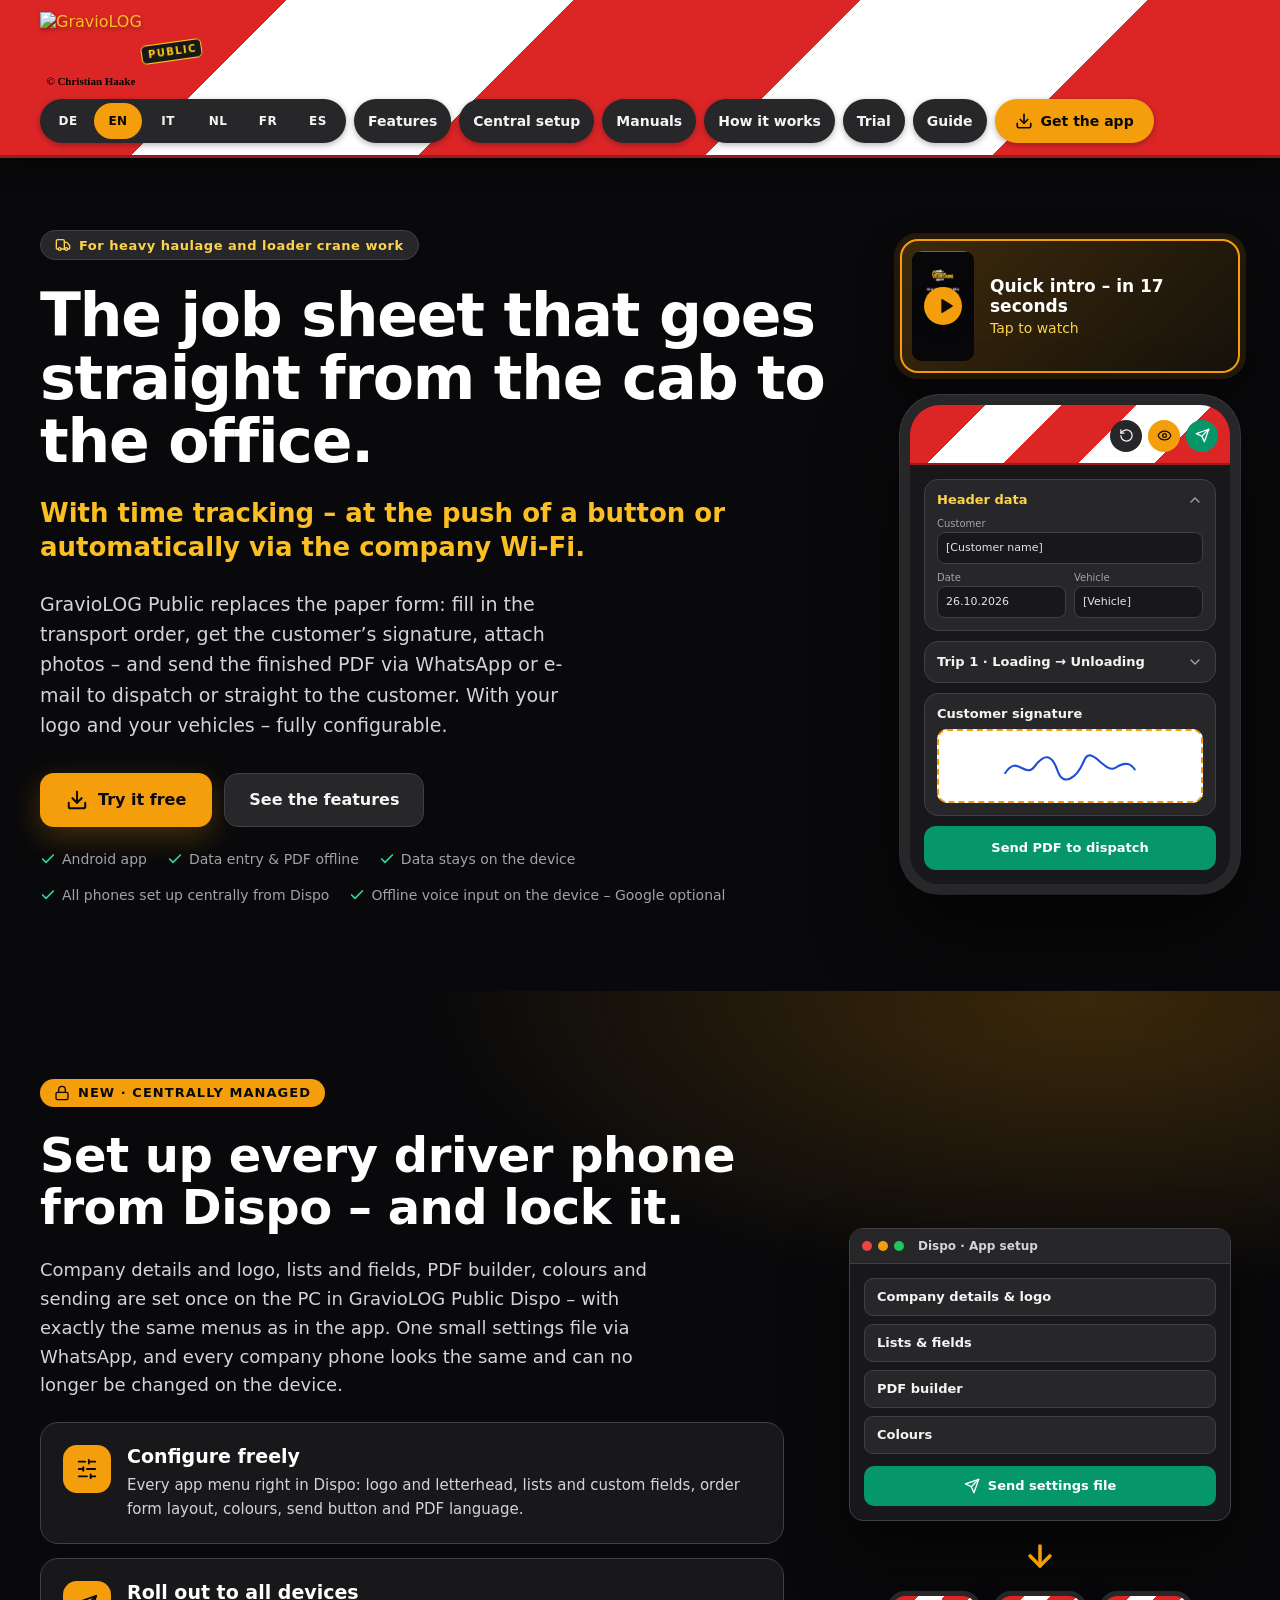
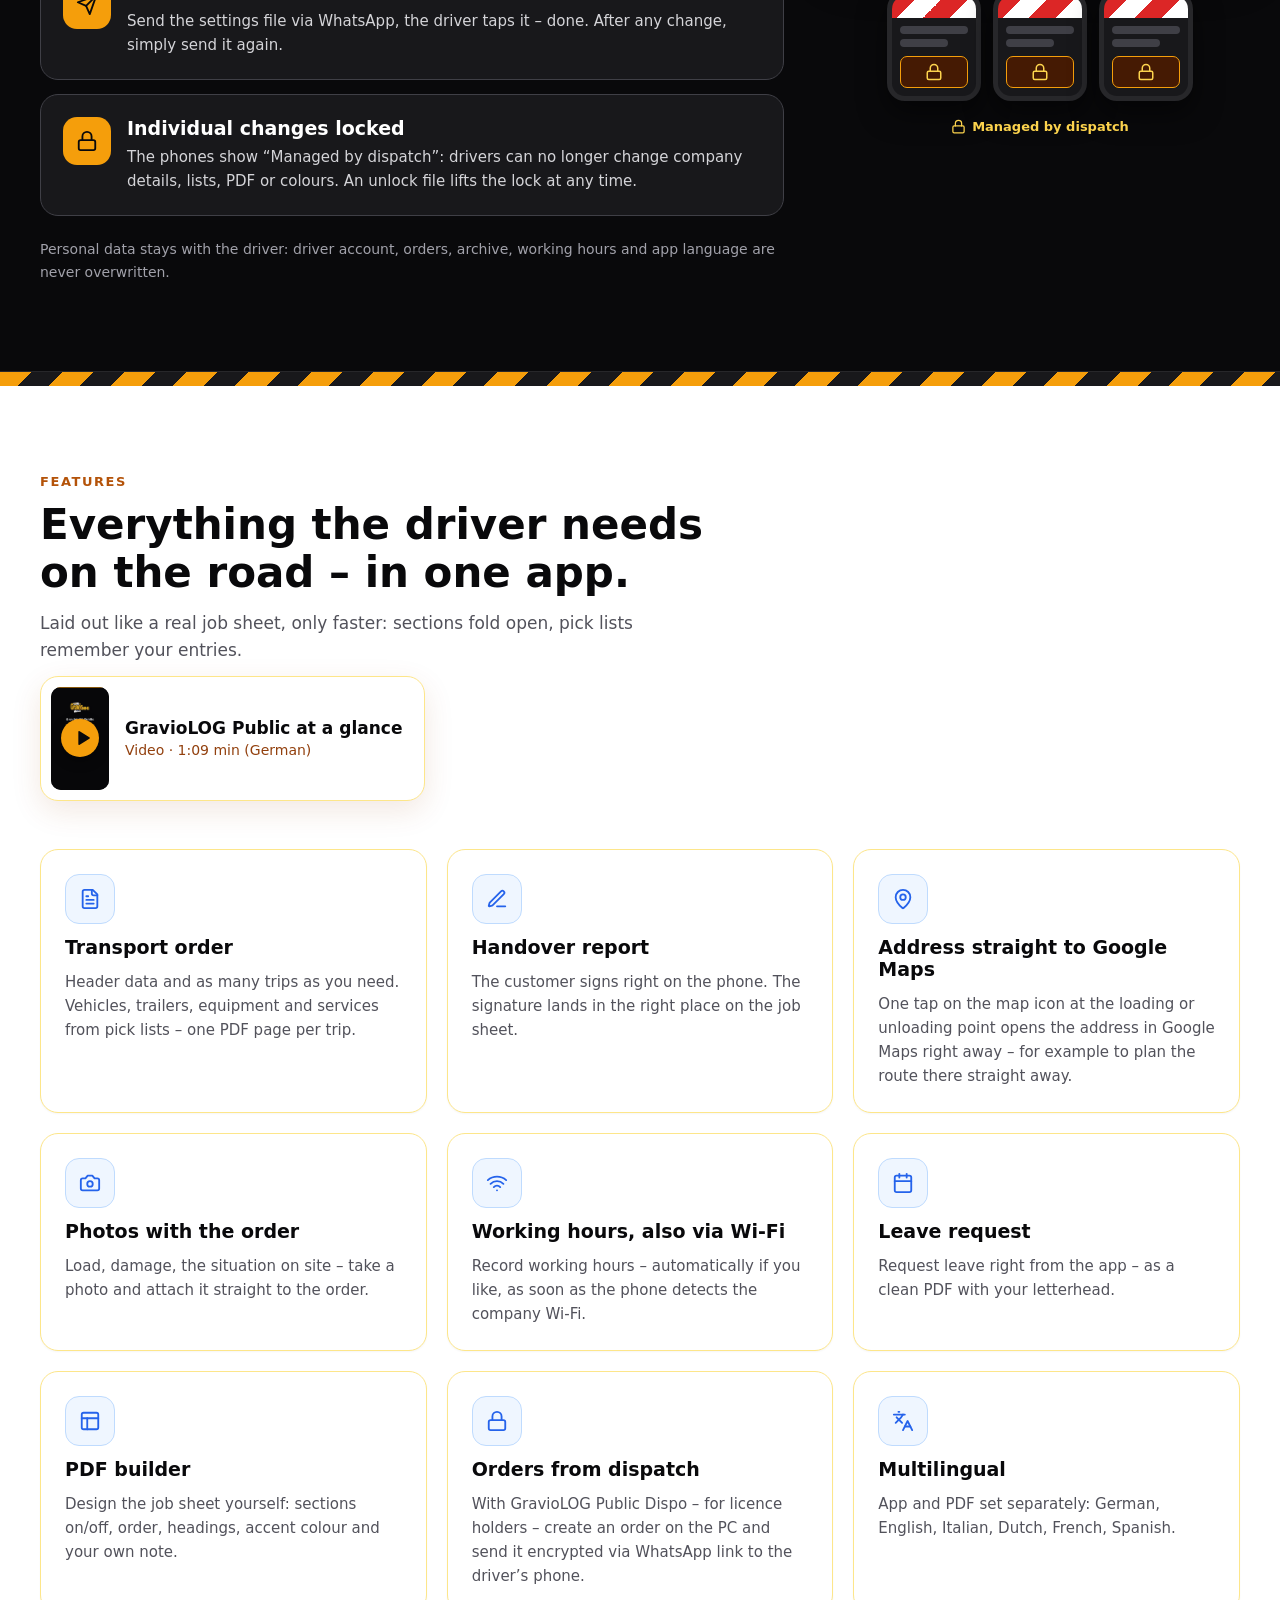
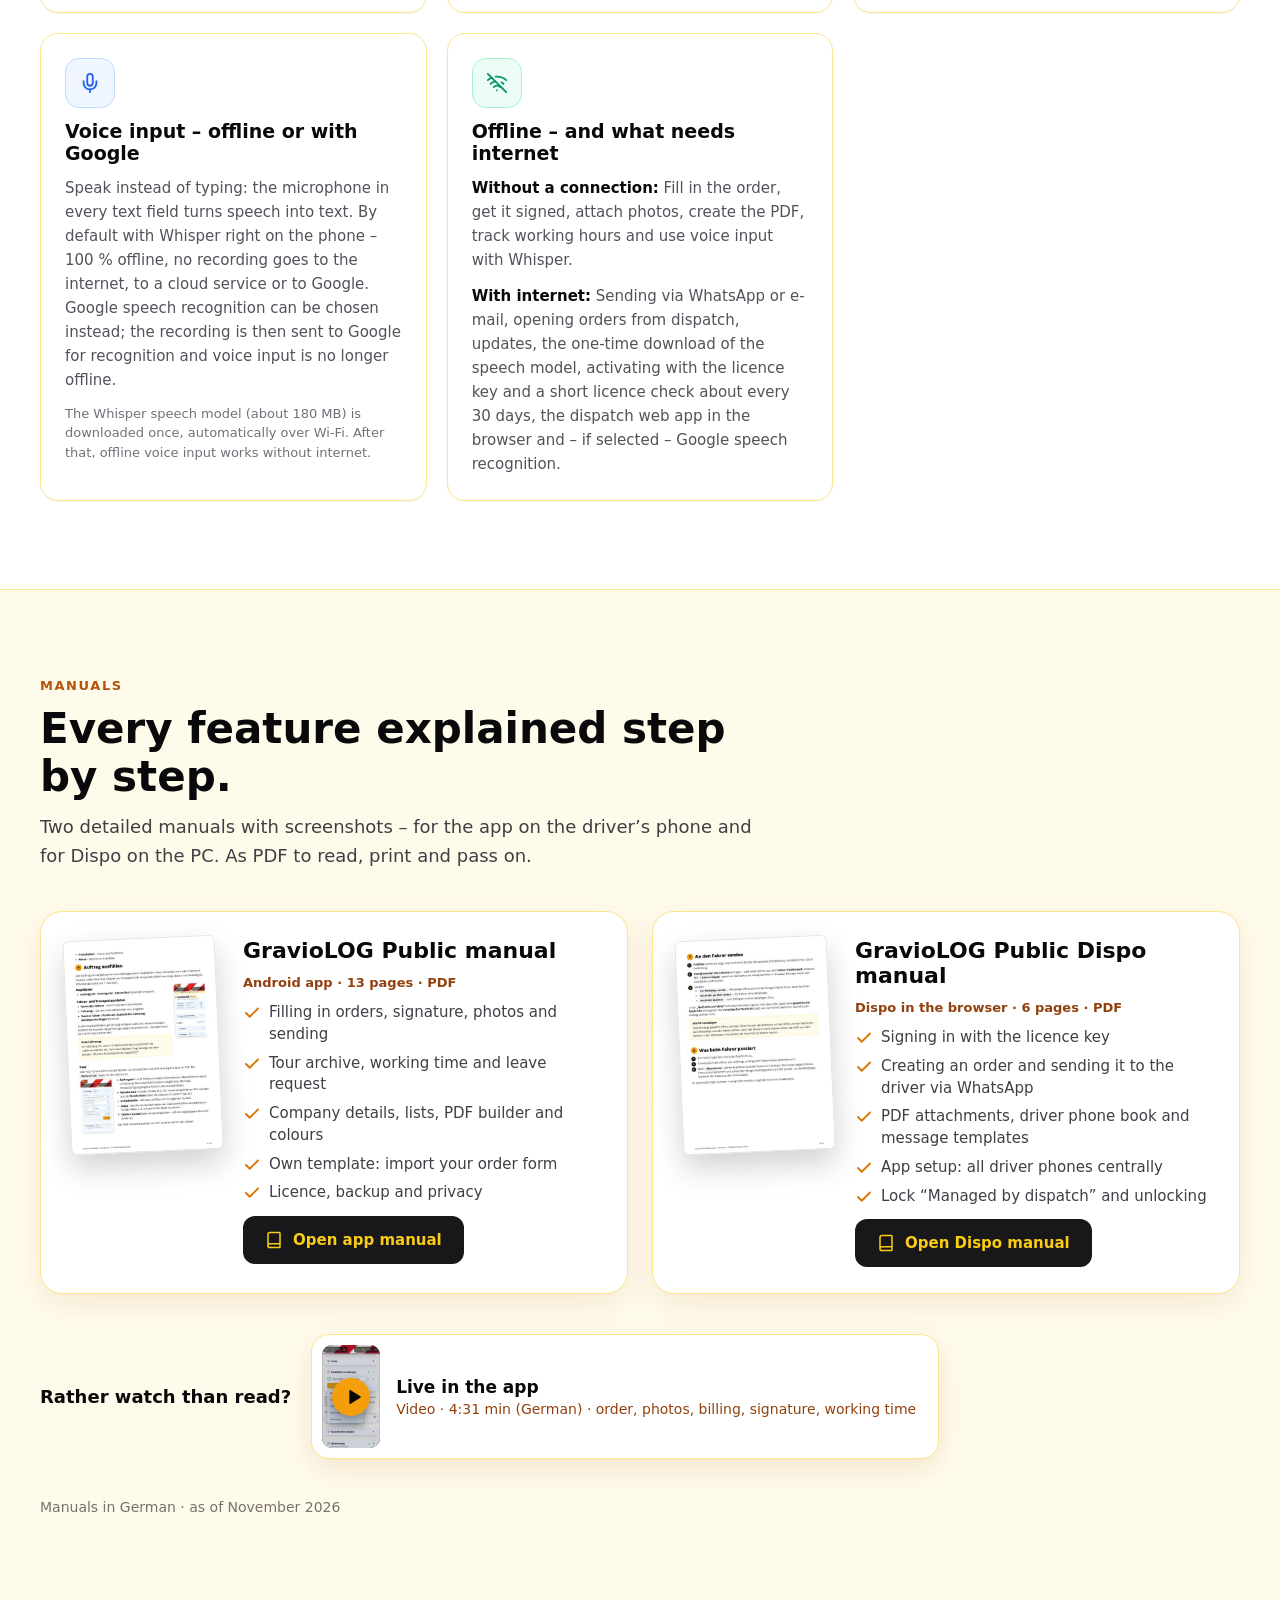
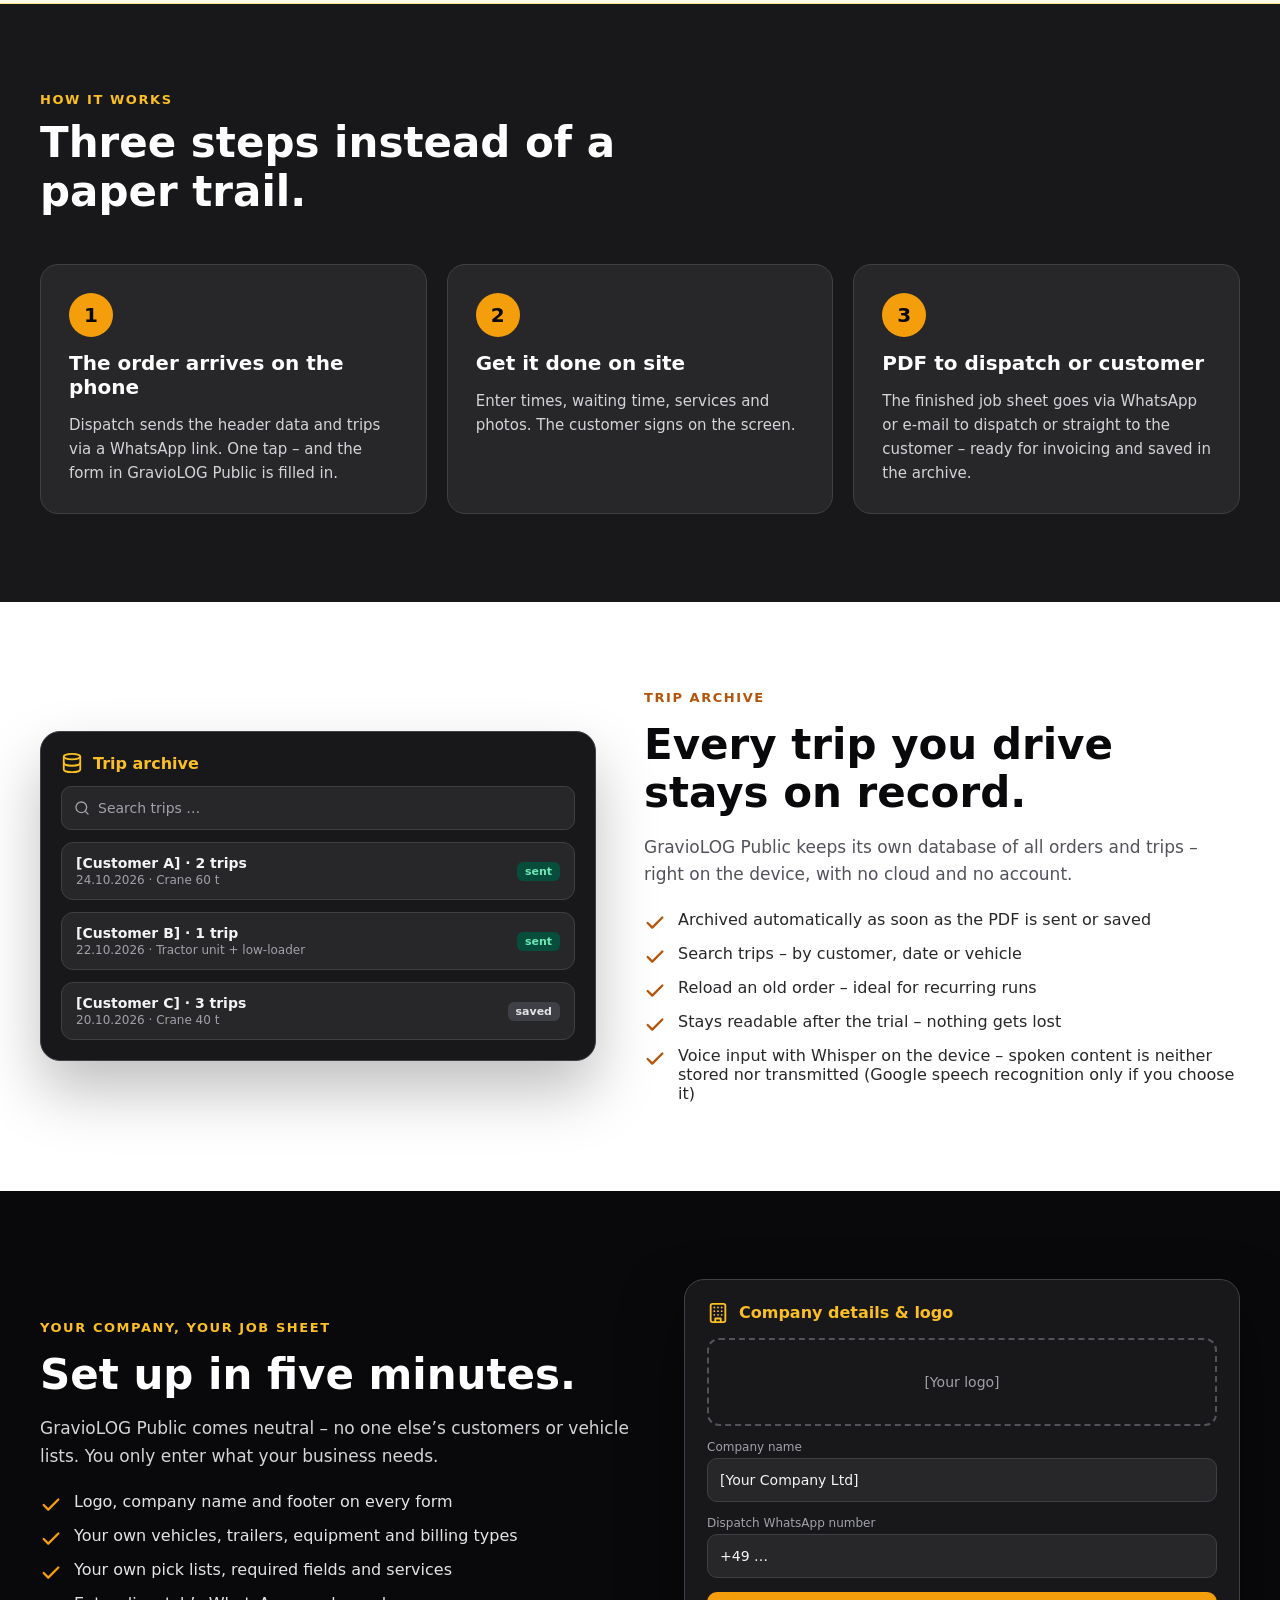
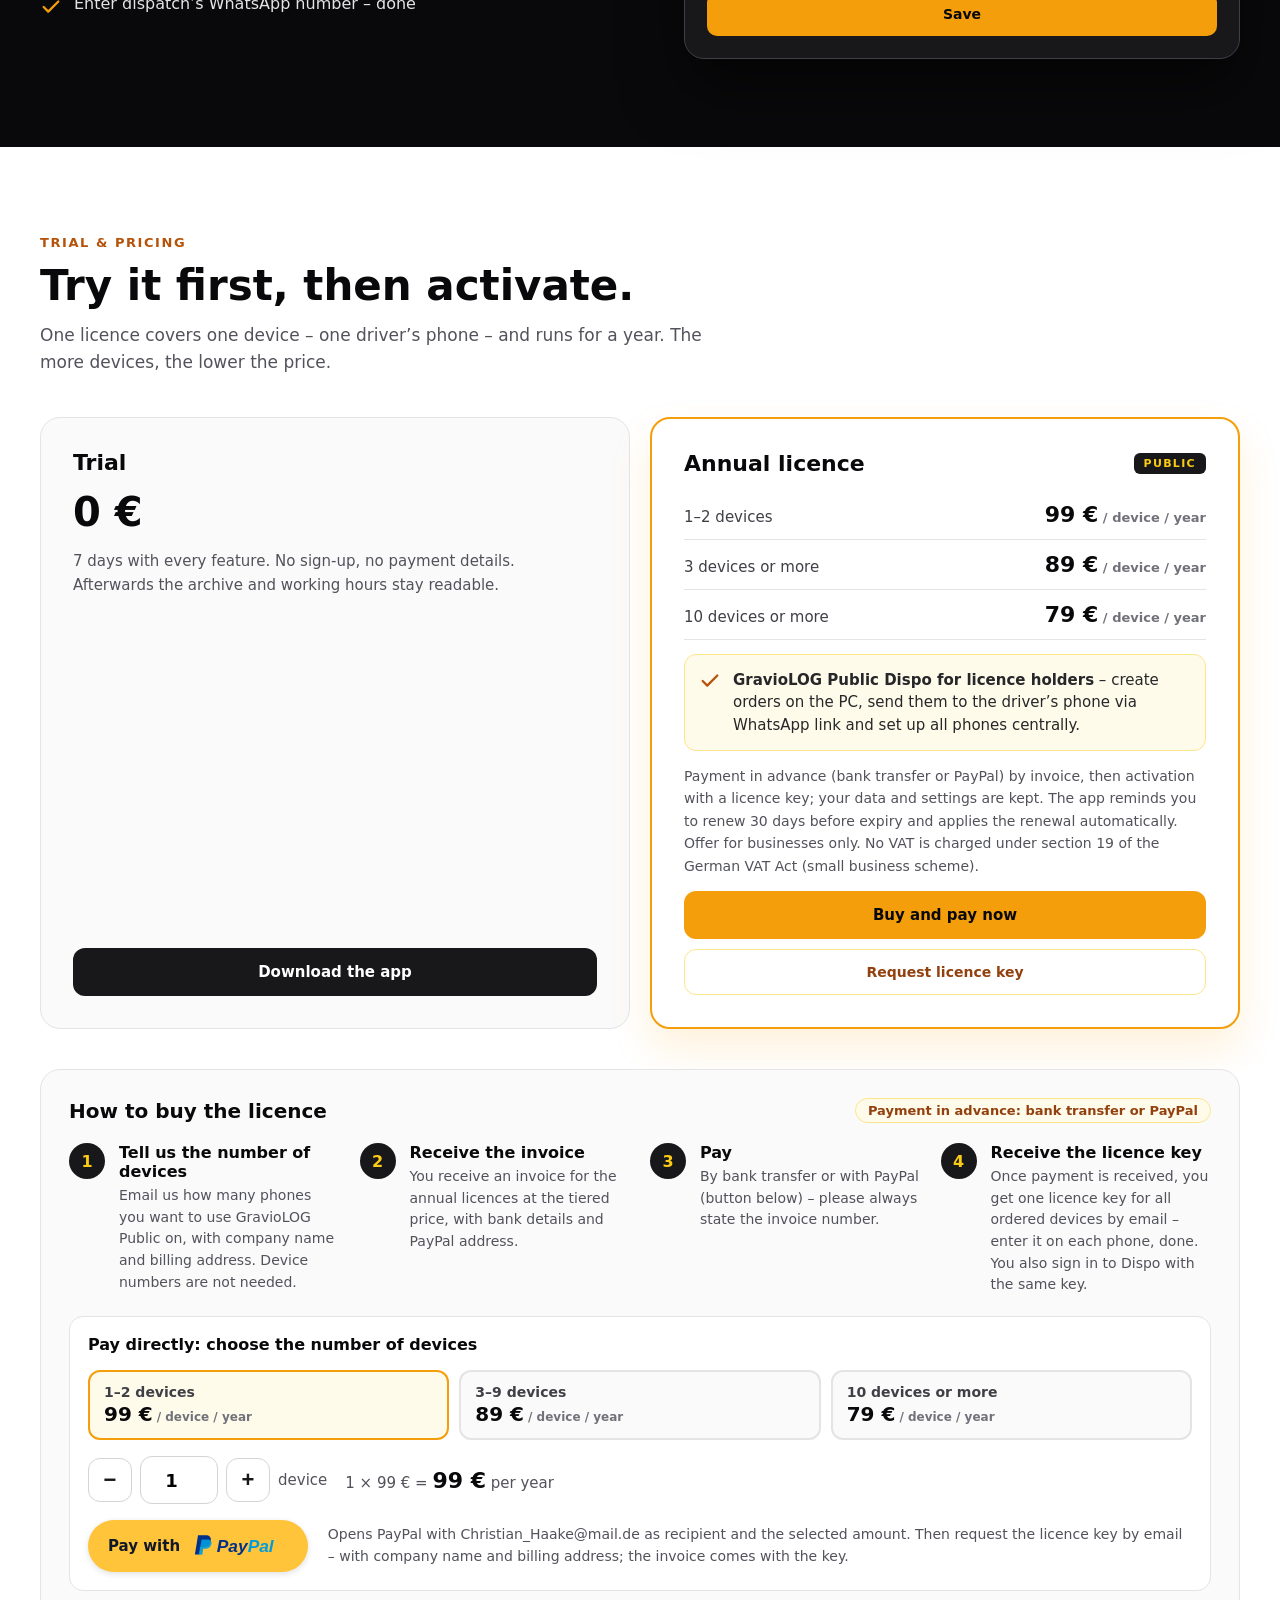
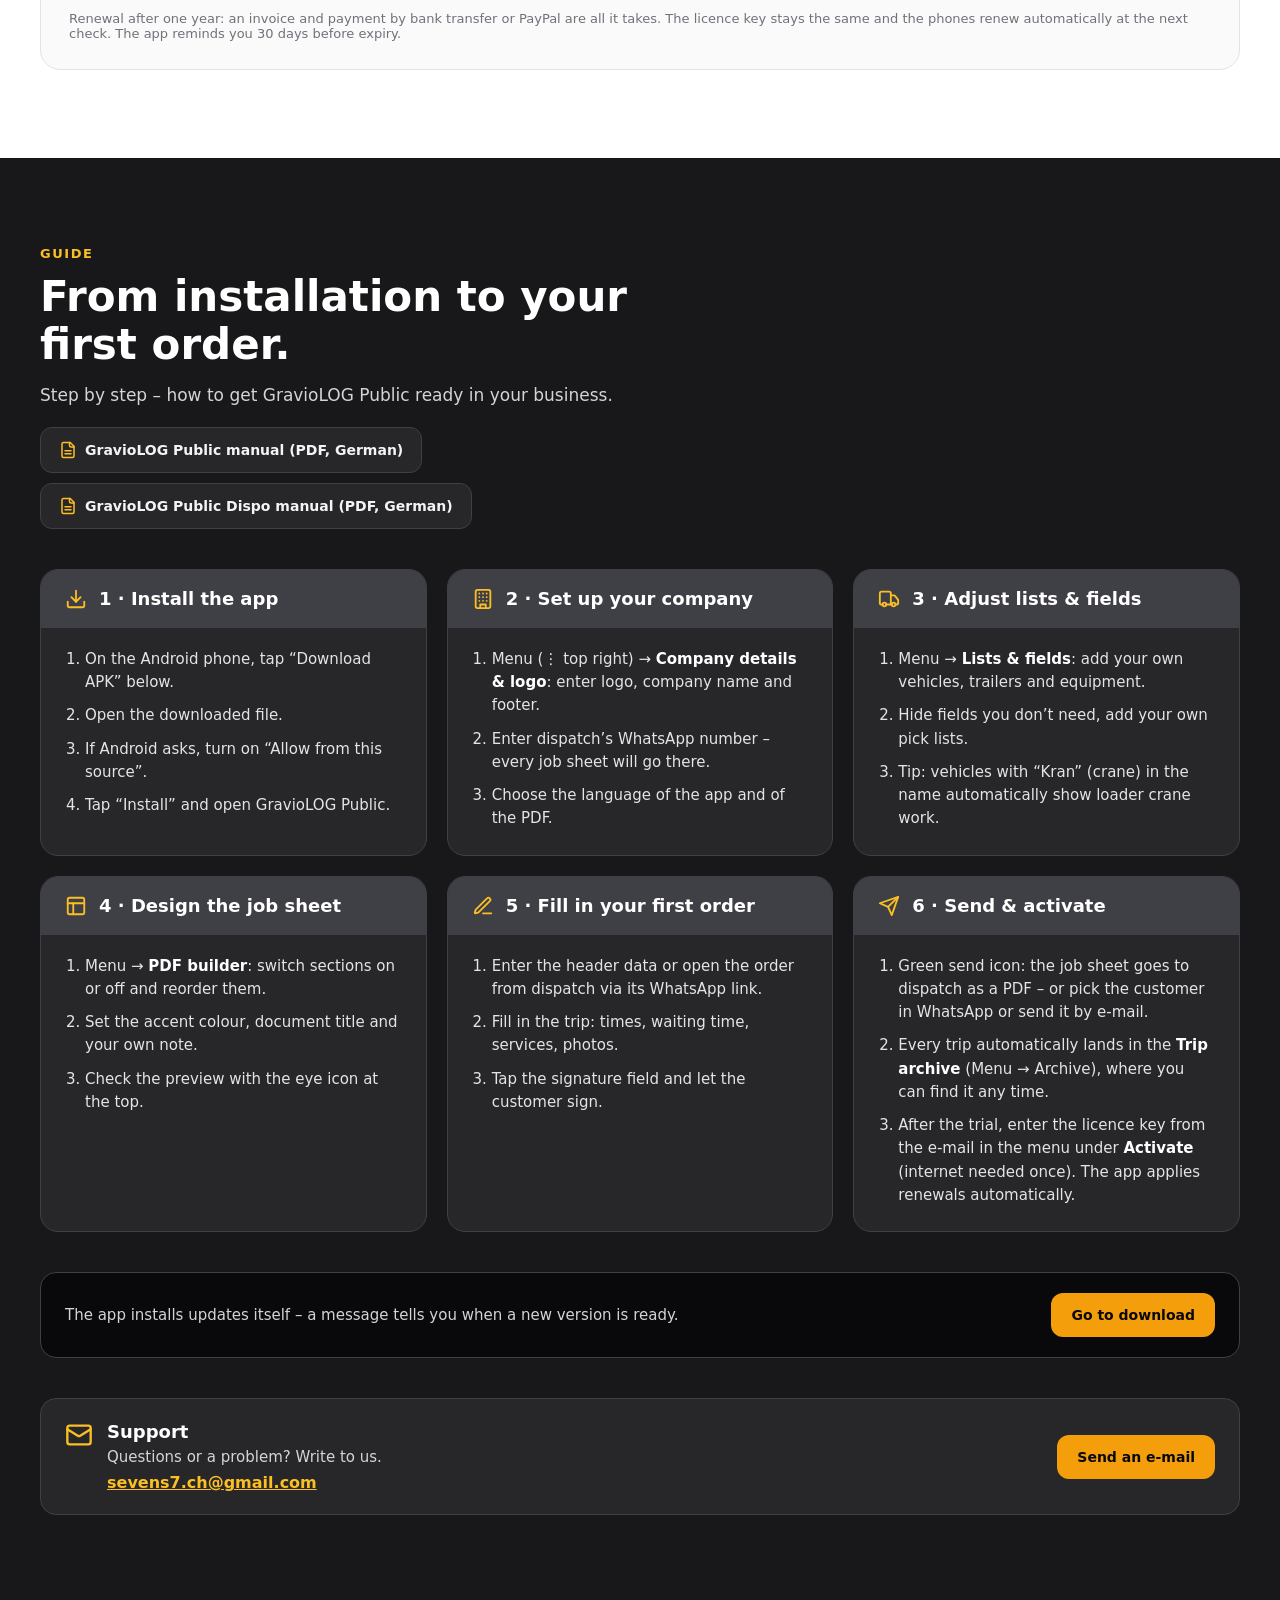
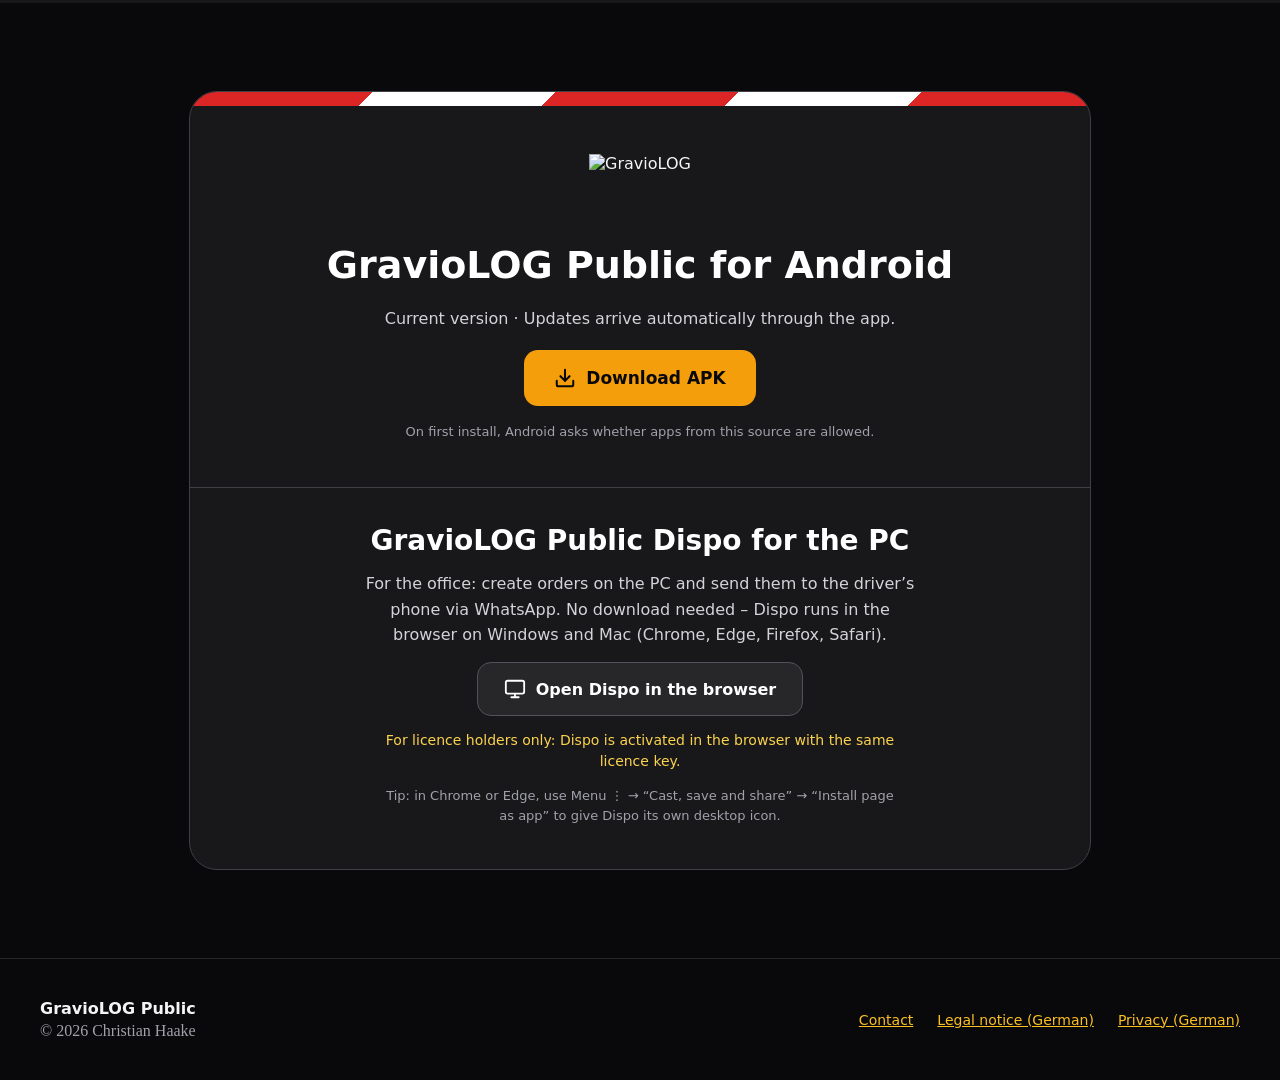
==== commit 2df3574e: "App-Download wieder freigegeben (neueste Version aus Gravio-Updates), Kaufen/Bezahlen aktiviert: „Je" ====
--- a/en/index.html
+++ b/en/index.html
@@ -477,8 +477,8 @@
           </div>
           <p style="margin: 0; font-size: 14px; line-height: 1.6; color: #52525b">Payment in advance (bank transfer or PayPal) by invoice, then activation with a licence key; your data and settings are kept. The app reminds you to renew 30 days before expiry and applies the renewal automatically. Offer for businesses only. No VAT is charged under section 19 of the German VAT Act (small business scheme).</p>
           <div style="margin-top: auto; display: flex; flex-direction: column; gap: 10px">
-            <span style="display: inline-flex; align-self: center; padding: 4px 12px; border-radius: 999px; background: #18181b; color: #facc15; border: 1px solid #facc15; font-size: 12px; font-weight: 800; letter-spacing: .14em">COMING SOON</span>
-            <a aria-disabled="true" title="Available soon" style="display: inline-flex; align-items: center; justify-content: center; min-height: 48px; border-radius: 12px; background: #fde68a; color: #92400e; font-size: 15px; font-weight: 800; text-decoration: none; cursor: not-allowed">Request licence key</a>
+            <a href="#pp-box" style="display: inline-flex; align-items: center; justify-content: center; min-height: 48px; border-radius: 12px; background: #f59e0b; color: #09090b; font-size: 15px; font-weight: 800; text-decoration: none">Buy and pay now</a>
+            <a href="mailto:sevens7.ch@gmail.com?subject=GravioLOG%20Public%20%E2%80%93%20Lizenz%20bestellen&amp;body=Firma%3A%0ARechnungsanschrift%3A%0AAnzahl%20der%20Ger%C3%A4te%3A%0AZahlung%20per%20%C3%9Cberweisung%20oder%20PayPal%3A%0A" style="display: inline-flex; align-items: center; justify-content: center; min-height: 44px; border-radius: 12px; background: #ffffff; border: 1px solid #fde68a; color: #92400e; font-size: 14px; font-weight: 800; text-decoration: none">Request licence key</a>
           </div>
         </div>
       </div>
@@ -680,10 +680,12 @@
       <div style="padding: 48px 32px; display: flex; flex-direction: column; align-items: center; text-align: center; gap: 18px">
         <img src="../logo.png" alt="GravioLOG" style="height: 72px; width: auto">
         <h2 style="margin: 0; font-size: clamp(26px, 3.2vw, 38px); line-height: 1.15; font-weight: 800; color: #ffffff">GravioLOG Public for Android</h2>
-        <!-- App-Download vorübergehend entfernt (zum Wiederherstellen: git revert dieses Commits) -->
-        <span style="display: inline-flex; padding: 4px 12px; border-radius: 999px; background: #09090b; color: #facc15; border: 1px solid #facc15; font-size: 12px; font-weight: 800; letter-spacing: .14em">COMING SOON</span>
-        <a aria-disabled="true" title="Available soon" style="display: inline-flex; align-items: center; gap: 10px; min-height: 56px; padding: 0 30px; border-radius: 14px; background: #3f3f46; color: #a1a1aa; font-size: 17px; font-weight: 800; text-decoration: none; cursor: not-allowed">Available soon</a>
-        <p style="margin: 0; font-size: 14px; line-height: 1.6; color: #a1a1aa; max-width: 520px">The app download is temporarily unavailable.</p>
+        <p style="margin: 0; font-size: 16px; line-height: 1.6; color: #d4d4d8; max-width: 520px"><span id="apk-version">Current version</span> · Updates arrive automatically through the app.</p>
+        <a id="apk-link" href="https://github.com/sevens7ch-tech/Gravio-Updates/releases?q=gravio-public&amp;expanded=true" rel="noopener" style="display: inline-flex; align-items: center; gap: 10px; min-height: 56px; padding: 0 30px; border-radius: 14px; background: #f59e0b; color: #09090b; font-size: 17px; font-weight: 800; text-decoration: none">
+          <svg class="ic" viewBox="0 0 24 24" fill="none" stroke="currentColor" stroke-width="2.2" stroke-linecap="round" stroke-linejoin="round" aria-hidden="true"><path d="M21 15v4a2 2 0 0 1-2 2H5a2 2 0 0 1-2-2v-4"></path><polyline points="7 10 12 15 17 10"></polyline><line x1="12" x2="12" y1="15" y2="3"></line></svg>
+          Download APK
+        </a>
+        <p style="margin: 0; font-size: 13px; color: #a1a1aa">On first install, Android asks whether apps from this source are allowed.</p>
       </div>
       <div id="dispo" style="border-top: 1px solid #3f3f46; padding: 36px 32px 44px; display: flex; flex-direction: column; align-items: center; text-align: center; gap: 14px">
         <h3 style="margin: 0; font-size: clamp(22px, 2.6vw, 28px); line-height: 1.2; font-weight: 800; color: #ffffff">GravioLOG Public Dispo for the PC</h3>
@@ -741,6 +743,17 @@
 
 </div>
 <script>
+// Neueste APK aus dem öffentlichen Repo Gravio-Updates (wird bei jedem Build automatisch aktualisiert)
+fetch('https://raw.githubusercontent.com/sevens7ch-tech/Gravio-Updates/main/gravio-public.json', { cache: 'no-store' })
+  .then(function (r) { return r.ok ? r.json() : Promise.reject(); })
+  .then(function (u) {
+    var l = document.getElementById('apk-link');
+    if (u.apk && l) l.href = u.apk;
+    if (u.version) document.getElementById('apk-version').textContent = 'Current version ' + u.version + (u.build ? ' (Build ' + u.build + ')' : '');
+  })
+  .catch(function () { /* Link bleibt auf der Release-Übersicht von GravioLOG Public */ });
+</script>
+<script>
 // Sprungziele (Funktionen, Anleitung …) beginnen unter der Kopfzeile – ihre Höhe hängt von der Bildschirmbreite ab
 (function () {
   var h = document.querySelector('header');
